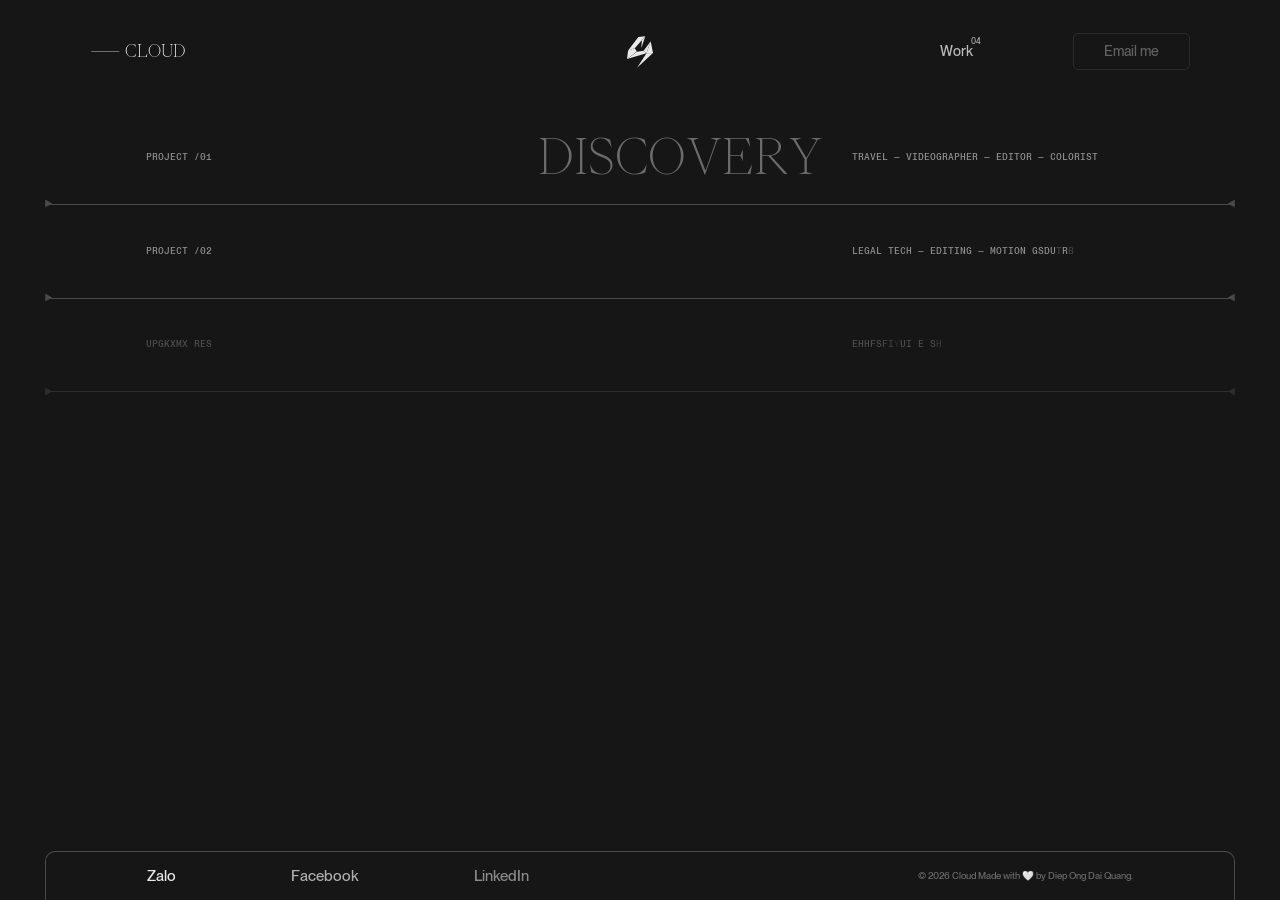
==== work.html @ 5ab8b816 "Add files via upload" ====
<!DOCTYPE html>
<html lang="en">
<head>
<meta charset="utf-8"/>
<meta content="width=device-width, initial-scale=1.0" name="viewport"/>
<!-- Open Graph / Facebook -->
<meta content="website" property="og:type"/>
<meta content="https://cloud-havefun.github.io/work.html" property="og:url"/>
<meta content="Cloud — Selected Work" property="og:title"/>
<meta content="Brand films, product videos &amp; social content — selected editing and color work by Cloud." property="og:description"/>
<meta content="meta.jpg" property="og:image"/>
<!-- Twitter -->
<meta content="summary_large_image" property="twitter:card"/>
<meta content="https://cloud-havefun.github.io/work.html" property="twitter:url"/>
<meta content="Cloud — Selected Work" property="twitter:title"/>
<meta content="Brand films, product videos &amp; social content — selected editing and color work by Cloud." property="twitter:description"/>
<meta content="meta.jpg" property="twitter:image"/>
<link href="favicons/favicon.ico" rel="icon" sizes="32x32 48x48"/>
<link href="favicons/apple-touch-icon.png" rel="apple-touch-icon" sizes="180x180"/>
<link href="favicons/site.webmanifest" rel="manifest"/>
<meta content="#161616" name="msapplication-TileColor"/>
<meta content="#161616" name="theme-color"/>
<!-- Google Analytics da go (ID cua template goc). -->
<title>Cloud — Selected Work</title>
<meta content="Cloud — Selected Work" name="title"/>
<meta content="Brand films, product videos &amp; social content — selected editing and color work by Cloud." name="description"/>
<script defer src="assets/global-HrnB0tRh.js"></script>
<script defer src="assets/boot.js"></script>
<link href="assets/global-s0cKKLyf.css" rel="stylesheet"/>
</head>
<body data-barba="wrapper">
<header class="header">
<p class="header__baseline">
<a href="index.html">
<span class="serif uppercase text-white" data-splitting="">
            — Cloud
          </span>
</a>
</p>
<a aria-label="Go back to home page" class="header__logo" data-tilt="" href="index.html">
<svg fill="none" height="32" viewbox="0 0 730 883" width="26" xmlns="http://www.w3.org/2000/svg"><g transform="matrix(1,0,0,1,-376.009873,-122.644983)"><g><g transform="matrix(2.595391,0,0,2.595391,-1046.542531,-931.284148)"><path d="M702.293,534.827L746.365,406.647L709.933,448.21L702.293,534.827Z"/></g><g transform="matrix(2.595391,0,0,2.595391,-1039.923929,-931.284148)"><path d="M652.206,572.327L546.11,651.52L755.096,589.997L725.131,563.036L652.206,572.327Z"/></g><g transform="matrix(2.595391,0,0,2.595391,-1039.923929,-931.284148)"><path d="M725.819,562.5L755.526,589.276L801.576,460.391L725.819,562.5Z"/></g><g transform="matrix(2.595391,0,0,2.595391,-1039.923929,-931.284148)"><path d="M802.31,460.624L756.443,589.695L826.671,587.187L802.31,460.624Z"/></g><g transform="matrix(2.595391,0,0,2.595391,-1039.923929,-931.284148)"><path d="M756.443,590.55L826.671,588.181L654.456,746L756.443,590.55Z"/></g><g transform="matrix(2.595391,0,0,2.595391,-1039.923929,-931.284148)"><path d="M742.963,406.077L629.944,535.447L556.989,558.782L668.669,413.142L742.963,406.077Z"/></g><g transform="matrix(2.595391,0,0,2.595391,-1039.923929,-929.651254)"><path d="M630.055,535.622L557.014,558.822L545.557,650.141L651.658,571.036L630.055,535.622Z"/></g></g></g></svg>
</a>
<nav class="header__nav">
<ul class="header__nav__list">
<li class="header__nav__el" data-splitting="">
<a href="work.html">
<span>Work</span>
<span class="badge">04</span>
</a>
</li>
<li class="header__nav__el">
<a class="button magnet" data-tilt="" href="mailto:cloud.havefun@gmail.com" rel="noreferrer" target="_blank">
              Email me
            </a>
</li>
</ul>
</nav>
</header>
<div data-barba="container" data-barba-namespace="works">
<main class="works">
<h1>Work</h1>
<!-- IMAGES -->
<div class="thumbgrid__wrap">
<div class="thumbgrid">
<div class="thumbgrid__item pos-1">
<div class="thumbgrid__item-img" style="background-image: url(https://ik.imagekit.io/mangdendiscovery/Colorful/1.jpg?updatedAt=1787631817253)"></div>
</div>
<div class="thumbgrid__item pos-2">
<div class="thumbgrid__item-img" style="background-image: url(https://ik.imagekit.io/mangdendiscovery/Xanh/7.jpg?updatedAt=1787631815483)"></div>
</div>
<div class="thumbgrid__item pos-3">
<div class="thumbgrid__item-img" style="background-image: url(https://ik.imagekit.io/mangdendiscovery/Pink/6.jpg?updatedAt=1787631815709)"></div>
</div>
<div class="thumbgrid__item pos-4">
<div class="thumbgrid__item-img" style="background-image: url(https://ik.imagekit.io/mangdendiscovery/Don/5.jpg?updatedAt=1787631812991)"></div>
</div>
</div>
<div class="thumbgrid">
<div class="thumbgrid__item pos-5">
<div class="thumbgrid__item-img" style="background-image: url(https://ik.imagekit.io/mangdendiscovery/JTAI/Total.png)"></div>
</div>
<div class="thumbgrid__item pos-6">
<div class="thumbgrid__item-img" style="background-image: url(https://ik.imagekit.io/mangdendiscovery/JTAI/05.png)"></div>
</div>
<div class="thumbgrid__item pos-7">
<div class="thumbgrid__item-img" style="background-image: url(https://ik.imagekit.io/mangdendiscovery/JTAI/06.png)"></div>
</div>
<div class="thumbgrid__item pos-8">
<div class="thumbgrid__item-img" style="background-image: url(https://ik.imagekit.io/mangdendiscovery/JTAI/082.png)"></div>
</div>
</div>
<div class="thumbgrid">
<div class="thumbgrid__item pos-9">
<div class="thumbgrid__item-img" style="background-image: url(https://ik.imagekit.io/mangdendiscovery/Apeax/ao.png?updatedAt=1788746349463)"></div>
</div>
<div class="thumbgrid__item pos-10">
<div class="thumbgrid__item-img" style="background-image: url(https://ik.imagekit.io/mangdendiscovery/Apeax/nha.png?updatedAt=1788746349104)"></div>
</div>
<div class="thumbgrid__item pos-11">
<div class="thumbgrid__item-img" style="background-image: url(https://ik.imagekit.io/mangdendiscovery/Apeax/tuong.png?updatedAt=1788746348733)"></div>
</div>
<div class="thumbgrid__item pos-12">
<div class="thumbgrid__item-img" style="background-image: url(https://ik.imagekit.io/mangdendiscovery/Apeax/ppf2.png?updatedAt=1788746349249)"></div>
</div>
</div>
<div class="thumbgrid">
<div class="thumbgrid__item pos-13">
<div class="thumbgrid__item-img" style="background-image: url(https://ik.imagekit.io/mangdendiscovery/DMI/team)"></div>
</div>
<div class="thumbgrid__item pos-14">
<div class="thumbgrid__item-img" style="background-image: url(https://ik.imagekit.io/mangdendiscovery/DMI/team2.jpg)"></div>
</div>
<div class="thumbgrid__item pos-15">
<div class="thumbgrid__item-img" style="background-image: url(https://ik.imagekit.io/mangdendiscovery/DMI/scn.png)"></div>
</div>
<div class="thumbgrid__item pos-16">
<div class="thumbgrid__item-img" style="background-image: url(https://ik.imagekit.io/mangdendiscovery/DMI/website.jpg)"></div>
</div>
</div>
</div>
<!-- LIST -->
<ul class="list" data-delay-animation="" data-section-animation="">
<li class="list__el" data-section-text-animation="">
<div class="list__el__wrapper">
<h2 class="list__el__title text-white serif uppercase">
<span data-splitting="" data-text-animation="" data-triangle="">Mang Den Discovery</span>
</h2>
<p class="mono text-sm uppercase" data-splitting="" data-title-animation="">
                Project /01
              </p>
<p class="mono text-sm uppercase list__el__cats" data-splitting="" data-text-animation-duration="0.04" data-title-animation="">
                Travel — videographer — editor — colorist
              </p>
<p class="list__el__arrow" data-splitting="" data-text-animation="">
                →
              </p>
<a class="list__el__link" href="Projects/MDD/mangden.html">See more about the project Mang Den Discovery</a>
</div>
<hr/>
</li>
<li class="list__el" data-section-text-animation="">
<div class="list__el__wrapper">
<h2 class="list__el__title text-white serif uppercase">
<span data-splitting="" data-text-animation="" data-triangle="">JTAI</span>
</h2>
<p class="mono text-sm uppercase" data-splitting="" data-title-animation="">
                Project /02
              </p>
<p class="mono text-sm uppercase list__el__cats" data-splitting="" data-text-animation-duration="0.04" data-title-animation="">
                Legal tech — editing — motion graphics
              </p>
<p class="list__el__arrow" data-splitting="" data-text-animation="">
                →
              </p>
<a class="list__el__link" href="Projects/JTAI/jtai.html">See more about the project JTAI</a>
</div>
<hr/>
</li>
<li class="list__el" data-section-text-animation="">
<div class="list__el__wrapper">
<h2 class="list__el__title text-white serif uppercase">
<span data-splitting="" data-text-animation="" data-triangle="">Apeax</span>
</h2>
<p class="mono text-sm uppercase" data-splitting="" data-title-animation="">
                Project /03
              </p>
<p class="mono text-sm uppercase list__el__cats" data-splitting="" data-text-animation-duration="0.04" data-title-animation="">
                Automotive — editing — color grade
              </p>
<p class="list__el__arrow" data-splitting="" data-text-animation="">
                →
              </p>
<a class="list__el__link" href="Projects/Apeax/apeax.html">See more about the project Apeax</a>
</div>
<hr/>
</li>
<li class="list__el" data-section-text-animation="">
<div class="list__el__wrapper">
<h2 class="list__el__title text-white serif uppercase">
<span data-splitting="" data-text-animation="" data-triangle="">Detailers Movement</span>
</h2>
<p class="mono text-sm uppercase" data-splitting="" data-title-animation="">
                Project /04
              </p>
<p class="mono text-sm uppercase list__el__cats" data-splitting="" data-text-animation-duration="0.04" data-title-animation="">
                Automotive — editing — social content
              </p>
<p class="list__el__arrow" data-splitting="" data-text-animation="">
                →
              </p>
<a class="list__el__link" href="Projects/DMI/dmi.html">See more about the project Detailers Movement</a>
</div>
<hr/>
</li>
</ul>
</main>
<footer class="footer footer--secondary">
<div class="footer__credits">
<ul class="footer__socials">
<li class="footer__socials__el">
<a class="text-lg text-white" data-splitting="" href="https://zalo.me/0326508150" rel="noreferrer" target="_blank">
<span>Zalo</span>
</a>
</li>
<li class="footer__socials__el">
<a class="text-lg text-white" data-splitting="" href="https://www.facebook.com/share/1Yc9jswDmF/" rel="noreferrer" target="_blank">
<span>Facebook</span>
</a>
</li>
<li class="footer__socials__el">
<a class="text-lg text-white" data-splitting="" href="https://www.linkedin.com/in/cloud2002/" rel="noreferrer" target="_blank">
<span>LinkedIn</span>
</a>
</li>
</ul>
<p class="text-sm align-center">
            © 2026 Cloud Made with 🤍 by Diep Ong Dai Quang.
          </p>
</div>
</footer>
</div>
<!-- PAGE TRANSITION -->
<div class="transition"></div>
</body>
</html>
---- assets/global-s0cKKLyf.css ----
@font-face{font-family:PP Eiko;font-weight:100;src:url(../fonts/PP-Eiko/PPEiko-Thin.woff2) format("woff2")}@font-face{font-family:PP Neue Montreal;font-weight:500;src:url(../fonts/PP-Neue-Montreal/PPNeueMontreal-Medium.woff2) format("woff2")}@font-face{font-family:PP Neue Montreal Mono;font-weight:500;src:url(../fonts/PP-Neue-Montreal-Mono/PPNeueMontrealMono-Medium.woff2) format("woff2")}.splitting .word{text-indent:0}@keyframes glitchText{0%{opacity:1;transform:translate3d(-10px,0,0) scale3d(-1,-1,1);-webkit-clip-path:polygon(0 20%,100% 20%,100% 21%,0 21%);clip-path:polygon(0 20%,100% 20%,100% 21%,0 21%)}10%{-webkit-clip-path:polygon(0 33%,100% 33%,100% 33%,0 33%);clip-path:polygon(0 33%,100% 33%,100% 33%,0 33%)}20%{-webkit-clip-path:polygon(0 44%,100% 44%,100% 44%,0 44%);clip-path:polygon(0 44%,100% 44%,100% 44%,0 44%)}35%{-webkit-clip-path:polygon(0 50%,100% 50%,100% 20%,0 20%);clip-path:polygon(0 50%,100% 50%,100% 20%,0 20%)}50%{-webkit-clip-path:polygon(0 70%,100% 70%,100% 70%,0 70%);clip-path:polygon(0 70%,100% 70%,100% 70%,0 70%)}60%{-webkit-clip-path:polygon(0 80%,100% 80%,100% 80%,0 80%);clip-path:polygon(0 80%,100% 80%,100% 80%,0 80%)}70%{-webkit-clip-path:polygon(0 50%,100% 50%,100% 55%,0 55%);clip-path:polygon(0 50%,100% 50%,100% 55%,0 55%)}80%{-webkit-clip-path:polygon(0 70%,100% 70%,100% 80%,0 80%);clip-path:polygon(0 70%,100% 70%,100% 80%,0 80%)}90%{transform:translate3d(-10px,0,0) scale3d(-1,-1,1)}to{opacity:1;transform:translateZ(0) scaleZ(1);-webkit-clip-path:polygon(0 0,100% 0,100% 100%,0% 100%);clip-path:polygon(0 0,100% 0,100% 100%,0% 100%)}}@keyframes glitchLine{0%{transform:scaleZ(1)}10%{transform:translate3d(10px,0,0)}20%{transform:translate3d(0,4px,0)}30%{transform:scale3d(.1,1.4,1) translate3d(0,-25px,0);transform-origin:100% 0%}40%{transform:scale3d(1,.3,1) translate3d(0,25px,0)}50%{transform:scale3d(.5,.3,1) translate3d(-100px,-80px,0)}60%{transform:scale3d(1,1.25,1) translate3d(10px,-5px,0)}70%{transform:scale3d(.5,.5,1) translate3d(0,20px,0)}80%{transform:translate3d(-30,10px,0) scale3d(1,.4,1);transform-origin:100% 0%}90%{transform:scale3d(1,.5,1) translate3d(0,-15px,0);transform-origin:0% 50%}to{opacity:1}}@keyframes fade{0%{opacity:0}50%{opacity:0}to{opacity:1}}:root{font-family:PP Neue Montreal,sans-serif;line-height:1.5;font-size:.8125rem;color:#6b6b6c;color-scheme:light dark;font-synthesis:none;text-rendering:optimizeLegibility;-webkit-font-smoothing:antialiased;-moz-osx-font-smoothing:grayscale}@media screen and (min-width: 768px){:root{font-size:.875rem}}*,*:after,*:before{box-sizing:border-box}body{margin:0;min-height:100vh;background:#161616;position:relative;display:flex;flex-direction:column;width:100vw;overflow-x:hidden;transition:background .3s ease}main{max-width:100vw;width:100%;margin:0 auto;padding:0 18px}@media screen and (min-width: 768px){main{padding:0 45px}}@media screen and (min-width: 1024px){main{max-width:1560px}}[data-barba=container]{min-height:100vh;display:flex;flex-direction:column}[data-title-animation]{white-space:nowrap}a{color:#919191;text-decoration:inherit;position:relative;white-space:nowrap;cursor:pointer;width:fit-content}a:hover>span:not(.word){animation:glitchText .4s linear}@media (hover: hover) and (pointer: fine){a:before{content:"";position:absolute;width:100%;height:1px;background:currentColor;top:100%;left:0;pointer-events:none;opacity:0}a:hover:before{opacity:1;animation:glitchLine .4s steps(2,start) forwards}}h1,h2,h3,h4,h5,h6{line-height:1.1;font-weight:400;margin:0}ul,ol{list-style:none;margin:0;padding:0}hr{display:block;color:transparent;background:#4a4a4a;border:none;height:1px;width:100%;position:relative;overflow:visible}hr:before,hr:after{content:"";background:url('data:image/svg+xml,<svg width="9" height="9" viewBox="0 0 9 9" fill="none" xmlns="http://www.w3.org/2000/svg"><path d="M7 4.5L0.25 8.39711L0.25 0.602885L7 4.5Z" fill="%234A4A4A"/></svg>');position:absolute;translate:0 -50%;top:50%;width:8px;height:8px}hr:before{left:0;top:calc(50% - 1px)}hr:after{rotate:180deg;right:0}img{object-fit:cover;display:block}p{margin:0}*{scrollbar-width:thin;scrollbar-color:#4A4A4A #1B1B1B}*::-webkit-scrollbar{width:12px}*::-webkit-scrollbar-track{background:#1b1b1b}*::-webkit-scrollbar-thumb{background-color:#4a4a4a;border-radius:50px;border:3px solid #1B1B1B}.serif{font-family:PP Eiko}.sans{font-family:PP Neue Montreal}.mono{font-family:PP Neue Montreal Mono;color:#919191}.uppercase{text-transform:uppercase}.h1{font-size:2.3rem}@media screen and (min-width: 370px){.h1{font-size:2.5rem}}@media screen and (min-width: 402px){.h1{font-size:2.9230769231rem}}@media screen and (min-width: 1024px){.h1{font-size:4.57142857rem}}@media screen and (min-width: 1280px){.h1{font-size:6.142857rem}}.h2{font-size:2.9230769231rem}@media screen and (min-width: 1024px){.h2{font-size:4.3571428571rem}}.h3{font-size:1.6923076923rem}@media screen and (min-width: 1024px){.h3{font-size:2.125rem}}@media screen and (min-width: 1024px){.h4{font-size:1.125rem}}.text-sm{font-size:.7692307692rem}@media screen and (min-width: 768px){.text-sm{font-size:.6875rem}}.text-lg{font-size:1.2307692308rem}.text-white{color:#fff}.text-grey-3{color:#919191}.align-left{text-align:left}.align-center{text-align:center}.align-right{text-align:right}.align-justify{text-align:justify}.text-indent{text-indent:50px}.flex{display:flex}.justify-between{justify-content:space-between}.block{display:block}.max-w-sm{width:71.1627906977vw;max-width:306px;margin:0 auto}.max-w-lg{max-width:1290px;margin:0 auto}.max-h-screen{height:100vh;overflow:hidden}.my-50{margin-top:50px;margin-bottom:50px}body{--button-border-radius: 40px;--button-bg: transparent;--button-stroke: #000;--button-stroke-width: 1px;--button-text: #000;--button-bg-hover: #d8d4cf;--button-stroke-hover: #000;--button-stroke-width-hover: 1px;--button-text-hover: #fff;--cursor-stroke: #fff;--cursor-fill: #fff;--cursor-stroke-width: 1px;--button-filler: #000;--color-bg: #ccc}.button{cursor:pointer;overflow:hidden;display:flex;align-items:center;justify-content:center;padding:7px 30px;border:1px solid #6B6B6C;border-radius:5px;transition:all .3s ease}.button:before{display:none}.button:focus,.button:hover{background:#fff;color:#000}.button:focus,.button--hover{outline:none;border-width:var(--button-stroke-width-hover);border-color:var(--button-stroke-hover);color:var(--button-text-hover)}.button__filler{background:var(--button-filler);position:absolute;width:150%;height:200%;border-radius:50%;top:-50%;left:-25%;transform:translate3d(0,75%,0)}.button__text,.button__text-inner{display:flex;align-items:center;justify-content:center;width:100%;height:100%}.button .whitespace{width:5px}.badge{color:var(--White, #fff);text-align:right;font-family:PP Neue Montreal;font-size:8px;font-style:normal;font-weight:500;line-height:normal;position:absolute;top:0;right:0;translate:8px -75%}.list{display:flex;flex-direction:column;margin-bottom:25px}@media screen and (min-width: 768px){.list{margin-bottom:30px}}.list:has(.list__el__wrapper:hover) .list__el__wrapper:not(.list__el__wrapper:hover){opacity:.5}.list__el{opacity:0;position:relative}.list__el__wrapper{position:relative;display:grid;grid-template-columns:70px 1fr 30px;row-gap:15px;padding:15px 0 28px;opacity:1;transition:opacity .3s ease}@media screen and (min-width: 1024px){.list__el__wrapper{display:grid;grid-template-columns:repeat(12,1fr);column-gap:20px;row-gap:0;padding:10px 0 26px}}@media screen and (min-width: 1024px) and (min-height: 990px){.list__el__wrapper{padding:2.222222222vh 0 3.703703704vh}}.list__el__arrow{font-size:1.6923076923rem;font-size:2.6153846154rem;line-height:1;font-family:PP Eiko;color:#fff;grid-area:2/3/3/4;justify-self:end;align-self:center}@media screen and (min-width: 1024px){.list__el__arrow{font-size:2.125rem}}@media screen and (min-width: 1024px){.list__el__arrow{grid-area:1/12/2/13}}.list__el__title{order:2;font-size:1.8461538462rem;line-height:1.2;display:flex;justify-content:space-between;align-items:center;grid-area:2/1/3/3}.list__el__title>span{--triangle-opacity: 0;display:block}.list__el__title>span:after{content:url('data:image/svg+xml,<svg width="8" height="6" viewBox="0 0 8 6" fill="none" xmlns="http://www.w3.org/2000/svg"><path d="M4 0L7.4641 6H0.535898L4 0Z" fill="white"/></svg>');display:inline;margin-left:8px;opacity:var(--triangle-opacity);position:absolute}@media screen and (min-width: 1024px){.list__el__title>span:after{margin-left:18px}}@media screen and (min-width: 430px){.list__el__title{font-size:2.2307692308rem}}@media screen and (min-width: 1024px){.list__el__title{font-size:3.428571rem;grid-area:1/3/2/9}}@media screen and (min-width: 1536px){.list__el__title{font-size:2.9230769231rem}}@media screen and (min-width: 1536px) and (min-width: 1024px){.list__el__title{font-size:4.3571428571rem}}.list__el__link{position:absolute;width:100%;height:100%;top:0;left:0;overflow:hidden;white-space:nowrap;text-indent:-2000%;z-index:90}.list__el__link:before{content:none}.list__el hr{position:absolute;bottom:0;left:0;width:100%}.list__el p{align-self:center}@media screen and (min-width: 1024px){.list__el p:not(.list__el__cats):not(.list__el__arrow){grid-area:1/2/2/3}}.list__el__cats{grid-area:1/2/2/4;text-align:right}@media screen and (min-width: 1024px){.list__el__cats{grid-area:1/9/2/11}}.list__el:hover *,.list__el:focus *{opacity:1}.list__el:first-child .list__el__wrapper{padding-top:0}.list__el:last-child hr{display:none}.header{position:fixed;z-index:1000;top:0;left:50%;translate:-50% 0;width:100%;max-width:1580px;padding:20px 18px 0;display:flex;justify-content:flex-end;mix-blend-mode:difference;transition:all .3s ease}@media screen and (min-width: 768px){.header{padding:20px 45px 0}}@media screen and (min-width: 1024px){.header{padding:33px 90px;max-width:1560px}}.header__baseline{display:none}@media screen and (min-width: 1024px){.header__baseline{display:flex;gap:5px;align-items:center;position:absolute;top:50%;left:90px;translate:0 -50%;scale:1.2;transform-origin:left}.header__baseline svg{margin-left:2px}}.header__logo{position:absolute;top:20px;left:50%;translate:-50% 0;width:26px;height:32px;transition:all .3s ease}.header__logo:before{display:none}.header__logo svg{fill:#fff}@media screen and (min-width: 1024px){.header__logo{top:50%;translate:-50% -50%}}.header__nav{display:flex;align-items:center}.header__nav__list{margin-top:16px;display:flex;flex-direction:column;align-items:flex-end;gap:20px}@media screen and (min-width: 1024px){.header__nav__list{flex-direction:row;gap:40px;margin-top:0;align-items:center}}@media screen and (min-width: 1280px){.header__nav__list{gap:90px}}.header__nav__el a{color:#fff;margin-right:12px}.header__nav__el .button{border:0;padding:0}.header__nav__el .button:hover{background:transparent;color:#fff}@media screen and (min-width: 1024px){.header__nav__el a{margin:0}.header__nav__el .button{cursor:pointer;overflow:hidden;display:flex;align-items:center;justify-content:center;padding:7px 30px;border:1px solid #6B6B6C;border-radius:5px;transition:all .3s ease}.header__nav__el .button:before{display:none}.header__nav__el .button:focus,.header__nav__el .button:hover{background:#fff;color:#000}.header__nav__el .button:focus,.header__nav__el .button--hover{outline:none;border-width:var(--button-stroke-width-hover);border-color:var(--button-stroke-hover);color:var(--button-text-hover)}.header__nav__el .button__filler{background:var(--button-filler);position:absolute;width:150%;height:200%;border-radius:50%;top:-50%;left:-25%;transform:translate3d(0,75%,0)}.header__nav__el .button__text,.header__nav__el .button__text-inner{display:flex;align-items:center;justify-content:center;width:100%;height:100%}.header__nav__el .button .whitespace{width:5px}.header__nav__el:first-child{margin-right:20px}}@media screen and (min-width: 1024px) and (min-width: 1024px){.header__nav__el:first-child{margin-right:10px}}.header--hidden{translate:-50% -100%}.section{max-width:1560px;margin:0 auto}.footer{margin:20px 18px 50px;border:1px solid #4A4A4A;border-radius:10px;padding:40px 40px 30px;width:calc(100% - 36px);position:relative;z-index:5}@media screen and (min-width: 768px){.footer{margin:20px auto 50px;max-width:calc(100vw - 90px)}}@media screen and (min-width: 1024px){.footer{display:flex;flex-wrap:wrap;row-gap:90px;width:calc(100vw - 90px);max-width:1560px}}@media screen and (min-width: 1280px){.footer{padding:86px 132px 40px}}@media screen and (min-width: 1024px){.footer__content{width:50%}}.footer__title{--triangle-opacity: 0;font-size:2.4615384615rem;line-height:1.1;margin-bottom:20px;max-width:290px}.footer__title:after{content:url('data:image/svg+xml,<svg width="8" height="6" viewBox="0 0 8 6" fill="none" xmlns="http://www.w3.org/2000/svg"><path d="M4 0L7.4641 6H0.535898L4 0Z" fill="white"/></svg>');display:inline;opacity:var(--triangle-opacity)}@media screen and (min-width: 430px){.footer__title{font-size:3.3076923077rem;max-width:400px}}@media screen and (min-width: 1024px){.footer__title{font-size:3.7857142857rem;margin-bottom:34px;line-height:1.0377358491}}.footer__mail{margin-bottom:40px}@media screen and (min-width: 1024px){.footer__mail{display:flex;flex-direction:column;align-items:flex-end;width:50%;align-self:end;margin-bottom:0}}.footer__cta{margin:50px 0 10px;display:block;font-size:1.5384615385rem}.footer__cta>span{margin-right:7px}@media screen and (min-width: 430px){.footer__cta{margin-bottom:30px;font-size:2rem}}@media screen and (min-width: 1024px){.footer__cta{font-size:1.6923076923rem}}@media screen and (min-width: 1024px) and (min-width: 1024px){.footer__cta{font-size:2.125rem}}.footer__time{display:flex;gap:13px;align-items:center;line-height:1}.footer__socials{width:100%;display:flex;justify-content:space-between;margin-bottom:50px}@media screen and (min-width: 1280px){.footer__socials{order:2;margin-bottom:0;max-width:436px}.footer__socials a{font-size:inherit}}.footer__credits{border-top:1px solid #4A4A4A;padding-top:20px;display:flex;flex-wrap:wrap;justify-content:space-between;align-items:flex-end;position:relative}@media screen and (min-width: 1024px){.footer__credits{width:100%}}@media screen and (min-width: 1280px){.footer__credits{flex-wrap:nowrap;align-items:center;justify-content:center;padding-top:33px;height:70px}}@media screen and (min-width: 1280px){.footer__credits p{order:3;position:absolute;right:0}}.footer__logo{width:26px;height:32px;flex:none;fill:#fff;transition:all .3s ease}.footer__logo:before{content:none}@media screen and (min-width: 1280px){.footer__logo{position:absolute;left:0}}.footer--secondary{margin:auto auto 0;border-bottom:0;border-radius:10px 10px 0 0;padding:19px 41px 8px}@media screen and (min-width: 1024px){.footer--secondary{padding:0;height:5.5vh;display:grid;grid-template-columns:repeat(12,1fr);column-gap:20px;row-gap:0;height:48.8833px}}.footer--secondary .footer__credits{border-top:0;padding:0;height:auto;align-items:center}@media screen and (min-width: 1024px){.footer--secondary .footer__credits{display:grid;grid-column:1/-1;grid-template-columns:subgrid}}.footer--secondary .footer__credits>p{width:100%}@media screen and (min-width: 1024px){.footer--secondary .footer__credits>p{text-align:right;grid-area:1/9/2/-2}}.footer--secondary .footer__socials{margin:0 auto 18px;max-width:436px}.footer--secondary .footer__socials a{font-size:1.07692308rem}@media screen and (min-width: 1024px){.footer--secondary .footer__socials{margin:0;grid-area:1/2/2/6}}.time span:nth-of-type(2){animation:blink 2s steps(2,start) infinite;margin:0 -1px}@keyframes blink{to{visibility:hidden}}.thumbgrid{grid-area:1/-1;width:100%;display:grid;grid-template-columns:repeat(100,1%);grid-template-rows:repeat(100,1%)}.thumbgrid__wrap{position:fixed;z-index:50;display:grid;pointer-events:none;width:100%;height:100%;top:0;left:0}.thumbgrid__item{opacity:0;grid-area:var(--grid-row)/var(--grid-column);aspect-ratio:var(--ar,1.3333);width:min(18vw,calc(13.5vw * var(--ar,1.3333)))}.thumbgrid--current .thumbgrid__item{opacity:1}.pos-1{--grid-row: 10;--grid-column: 1}.pos-2{--grid-row: 30;--grid-column: 50}.pos-3{--grid-row: 55;--grid-column: 75}.pos-4{--grid-row: 70;--grid-column: 5}.pos-5{--grid-row: 5;--grid-column: 75}.pos-6{--grid-row: 34;--grid-column: 3}.pos-7{--grid-row: 10;--grid-column: 47}.pos-8{--grid-row: 67;--grid-column: 17}.pos-9{--grid-row: 36;--grid-column: 11}.pos-10{--grid-row: 12;--grid-column: 70}.pos-11{--grid-row: 46;--grid-column: 75}.pos-12{--grid-row: 75;--grid-column: 16}.pos-13{--grid-row: 25;--grid-column: 1}.pos-14{--grid-row: 60;--grid-column: 60}.pos-15{--grid-row: 15;--grid-column: 75}.pos-16{--grid-row: 53;--grid-column: 6}.pos-17{--grid-row: 70;--grid-column: 5}.pos-18{--grid-row: 70;--grid-column: 50}.pos-19{--grid-row: 10;--grid-column: 20}.pos-20{--grid-row: 35;--grid-column: 70}.pos-21{--grid-row: 55;--grid-column: 75}.pos-22{--grid-row: 75;--grid-column: 50}.pos-23{--grid-row: 10;--grid-column: 70}.pos-24{--grid-row: 20;--grid-column: 5}.pos-25{--grid-row: 45;--grid-column: 60}.pos-26{--grid-row: 70;--grid-column: 1}.pos-27{--grid-row: 70;--grid-column: 85}.pos-28{--grid-row: 5;--grid-column: 19}.pos-29{--grid-row: 25;--grid-column: 75}.pos-30{--grid-row: 45;--grid-column: 10}.pos-31{--grid-row: 60;--grid-column: 55}.pos-32{--grid-row: 80;--grid-column: 25}.pos-33{--grid-row: 57;--grid-column: 62}.pos-34{--grid-row: 13;--grid-column: 10}.pos-35{--grid-row: 5;--grid-column: 55}.pos-36{--grid-row: 74;--grid-column: 3}.thumbgrid__item-img{width:100%;height:100%;background-size:contain;background-repeat:no-repeat;background-position:center;border-radius:10px}canvas.background{position:fixed;height:100vh;width:100vw;z-index:-1}[data-image] img{object-position:center;height:100%;width:100%}[data-image][data-image-loaded] img{visibility:hidden;pointer-events:none;position:absolute;width:auto;height:auto}.loading{position:fixed;width:100vw;height:100vh;background:#161616;z-index:1000000;display:flex;justify-content:center;align-items:center;transition:translate 3s ease .3s,opacity .3s ease .7s}.loading p{text-transform:uppercase;font-size:.6875rem}.loading__content{width:57.73694391%;display:flex;justify-content:space-between;align-items:center;gap:30px}.loading__content p{color:#919191;font-size:1rem}.loading__logo{width:11.72529313%;min-width:50px;height:auto;aspect-ratio:730/883;fill:#fff;opacity:0}.transition{position:fixed;width:100vw;height:100vh;z-index:5000000;background:#fff;width:100%;height:100%;top:0;left:0;transform-origin:center top;translate:0 100%}.transition--animated{animation:transition 1.6s cubic-bezier(.76,0,.24,1)}.transition--animated-enter{animation:transition 1.6s cubic-bezier(.76,0,.24,1);animation-direction:reverse}@keyframes transition{0%{translate:0 100%;scale:1}to{translate:0 0;scale:1 0}}html.is-changing .transition-fade{transition:opacity .25s;opacity:1}html.is-animating .transition-fade{opacity:0}.intro{height:100vh;padding-top:29.1576673866vh;display:flex;flex-direction:column}.intro__baseline{display:flex;justify-content:space-between;gap:5px;width:100%;max-width:78.461538%;margin:0 auto 95px}@media screen and (min-width: 1024px){.intro__baseline{grid-area:1/2/2/8;display:grid;grid-template-columns:subgrid;justify-content:unset;max-width:none;margin:0;gap:20px}.intro__baseline span{align-self:center}.intro__baseline span:nth-child(1){grid-area:1/1/2/4}.intro__baseline span:nth-child(2){grid-area:1/4/2/8}}.intro__text{line-height:1.2307692308;max-width:78.461538%;margin:0 auto 95px}.intro__text a{margin-right:10px}@media screen and (min-width: 1024px){.intro__text{height:fit-content;max-width:none;width:100%;line-height:1.2142857143;margin:0;grid-area:1/9/2/12}}.intro__title{max-width:390px;width:100%;margin:0 auto;position:relative}.intro__title span{line-height:1}.intro__title>span:last-child{display:flex;justify-content:flex-end;position:relative}.intro__title>span:last-child>span>span:first-child{visibility:hidden;display:flex;gap:7px;white-space:break-spaces}.intro__title>span:last-child>span>span:last-child{--triangle-opacity: 0;display:flex;gap:7px;translate:0 -2px;width:fit-content;position:absolute;top:0}.intro__title>span:last-child>span>span:before,.intro__title>span:last-child>span>span:after{content:url('data:image/svg+xml,<svg width="8" height="6" viewBox="0 0 8 6" fill="none" xmlns="http://www.w3.org/2000/svg"><path d="M4 0L7.4641 6H0.535898L4 0Z" fill="white"/></svg>');display:block;opacity:var(--triangle-opacity)}@media screen and (min-width: 768px){.intro__title{max-width:450px}}@media screen and (min-width: 1024px){.intro__title{max-width:675px;margin:20vh 0 0;grid-area:2/2/3/11}}@media screen and (min-width: 1280px){.intro__title{max-width:900px}}.intro__socials{flex:1;display:flex;justify-content:space-between;align-items:flex-end;margin-bottom:30px}@media screen and (min-width: 1024px){.intro__socials{grid-area:3/5/4/9}.intro__socials a{font-size:inherit}}@media screen and (min-width: 1024px){.intro{padding-top:27.314815vh;display:grid;grid-template-columns:repeat(12,1fr);column-gap:20px;grid-auto-rows:min-content;grid-template-rows:auto auto 1fr}}.about{margin:clamp(90px,9.375vw,180px) 0 90px}@media screen and (min-width: 1024px){.about{display:grid;grid-template-columns:repeat(12,1fr);column-gap:20px;grid-auto-rows:min-content}}@media screen and (min-width: 1024px){.about h2{grid-area:1/2/2/3}}.about__text{margin:50px auto;width:100%;max-width:78.461538%;line-height:1.2307692308}@media screen and (min-width: 1024px){.about__text{margin:0;grid-area:1/9/2/12;max-width:none;line-height:1.2142857143}}.about__img{border-radius:10px;width:100%;max-width:78.461538%;overflow:hidden;position:relative;margin:0 auto;aspect-ratio:306/373}.about__img img{object-position:top}.about__img:before{content:"";width:100%;height:100%;top:0;left:0;position:absolute;background:#4a4a4a;mix-blend-mode:hard-light;opacity:.5}@media screen and (min-width: 1024px){.about__img{max-width:none;grid-area:1/5/2/8}}.skills{margin:90px 0 clamp(90px,9.375vw,180px)}@media screen and (min-width: 1024px){.skills{display:grid;grid-template-columns:repeat(12,1fr);column-gap:20px;grid-auto-rows:min-content;margin:90px auto clamp(90px,9.375vw,180px)}}@media screen and (min-width: 1024px){.skills h2{grid-area:1/2/2/3}}.skills__content{margin:50px auto;max-width:78.461538%}.skills__content>span:not(.word){color:#fff}@media screen and (min-width: 1024px){.skills__content{margin:0;max-width:unset;width:100%;grid-area:1/5/2/12}}.selected{margin:clamp(90px,9.375vw,180px) auto;max-width:1560px}@media screen and (min-width: 1024px){.selected{display:grid;grid-template-columns:repeat(12,1fr);grid-auto-rows:min-content;grid-template-rows:minmax(97px,8.981481481vh) minmax(173px,16.01851852vh) minmax(579px,53.61111111vh) minmax(79px,7.314814815vh) minmax(150px,13.88888889vh) minmax(85px,7.87037037vh) minmax(491px,45.46296296vh) minmax(150px,13.88888889vh) minmax(96px,8.888888889vh);column-gap:20px;row-gap:0}}.selected__title{display:flex;gap:10px;flex-wrap:wrap;margin-bottom:50px}.selected__title>span:first-child{position:relative}.selected__title>span:first-child>span:first-child{visibility:hidden}.selected__title>span:first-child>span:last-child{position:absolute;left:0;top:0;width:fit-content;white-space:nowrap}.selected__title>span:nth-child(2){--triangle-opacity: 0;display:flex;gap:7px;justify-content:flex-end}.selected__title>span:nth-child(2):after{content:url('data:image/svg+xml,<svg width="8" height="6" viewBox="0 0 8 6" fill="none" xmlns="http://www.w3.org/2000/svg"><path d="M4 0L7.4641 6H0.535898L4 0Z" fill="white"/></svg>');display:block;opacity:var(--triangle-opacity)}@media screen and (min-width: 1024px){.selected__title{grid-area:2/2/3/7;width:fit-content}}.selected__list{display:flex;flex-direction:column;gap:70px}@media screen and (min-width: 768px){.selected__list{display:grid;grid-template-columns:repeat(2,minmax(0,1fr));column-gap:30px;row-gap:70px}}@media screen and (min-width: 1024px){.selected__list{grid-area:1/1/-1/span 12;grid-template-columns:subgrid;grid-template-rows:subgrid;column-gap:20px;row-gap:0}}.selected__el{display:flex;flex-direction:column-reverse;border-bottom:1px solid #4A4A4A;padding:0 0 10px;position:relative;max-width:100%}@media screen and (min-width: 1024px){.selected__el{padding:0}.selected__el:nth-child(1){grid-area:3/1/5/8}.selected__el:nth-child(2){grid-area:1/9/4/13}.selected__el:nth-child(3){grid-area:7/1/10/6}.selected__el:nth-child(4){grid-area:6/7/8/13}}.selected__el__title{font-size:2.2307692308rem;display:flex;justify-content:space-between;align-items:center;margin-top:20px}.selected__el__title>span{transition:all .3s ease}.selected__el__title>span:nth-child(2){font-size:1.6923076923rem;font-size:2.6153846154rem;font-family:PP Eiko}@media screen and (min-width: 1024px){.selected__el__title>span:nth-child(2){font-size:2.125rem}}@media screen and (min-width: 1024px){.selected__el__title{margin-top:0;height:70px;align-items:flex-end;padding-bottom:15px}}.selected__el__img{border-radius:10px;overflow:hidden;width:100%;height:300px;position:relative}.selected__el__img:before{content:"";width:100%;height:100%;top:0;left:0;position:absolute;background:#4a4a4a;mix-blend-mode:hard-light;opacity:.5}@media screen and (min-width: 1024px){.selected__el__img{height:100%}}.selected__el__content{flex:1;display:flex;flex-direction:column;justify-content:flex-end}.selected__el__data{height:30px;display:flex;justify-content:space-between;align-items:flex-end}.selected__el__link{position:absolute;top:0;left:0;width:100%;height:100%;overflow:hidden;white-space:nowrap;text-indent:-2000%;z-index:100}.selected__el__link:before{display:none}.selected__el canvas{z-index:200;position:relative}.works{padding-top:184px}@media screen and (min-width: 1024px){.works{padding-top:14.25925926vh}}.works h1{clip:rect(0 0 0 0);clip-path:inset(50%);height:1px;overflow:hidden;position:absolute;white-space:nowrap;width:1px}.work-details{padding-top:184px;padding-bottom:33px;display:grid;grid-template-columns:repeat(4,1fr);column-gap:20px;flex:1}.work-details+.footer--secondary{margin-top:0}.work-details__body{margin-bottom:6px;grid-area:3/1/4/-1;z-index:20}.work-details__body h1{--triangle-opacity: 0;font-size:2.2307692308rem;margin-bottom:16px;margin-right:36px}.work-details__body h1:after{content:url('data:image/svg+xml,<svg width="8" height="6" viewBox="0 0 8 6" fill="none" xmlns="http://www.w3.org/2000/svg"><path d="M4 0L7.4641 6H0.535898L4 0Z" fill="white"/></svg>');display:inline;margin-left:8px;position:absolute;opacity:var(--triangle-opacity)}@media screen and (min-width: 1024px){.work-details__body h1:after{margin-left:18px}}@media screen and (min-width: 1024px){.work-details__body h1{font-size:3.42857143rem;grid-column:1/7;margin-bottom:0}}@media screen and (min-width: 1280px){.work-details__body h1{font-size:3.8571428571rem}}@media screen and (min-width: 1536px){.work-details__body h1{font-size:4.3571428571rem}}.work-details__body p{line-height:1.2307692308;max-width:280px;width:100%;margin:0 auto 24px}@media screen and (min-width: 1024px){.work-details__body p{grid-column:7/10;margin-bottom:0;max-width:250px;line-height:1.2142857143}}@media screen and (min-width: 1280px){.work-details__body p{max-width:280px}}@media screen and (min-width: 1536px){.work-details__body p{grid-column:7/9}}.work-details__body a{text-align:right;width:100%;font-size:1.0769230769rem;display:flex;align-items:center;gap:8px;justify-content:flex-end;width:fit-content;margin-left:auto}@media screen and (min-width: 768px){.work-details__body a{font-size:1rem}}@media screen and (min-width: 1024px){.work-details__body a{grid-column:10/11}}@media screen and (min-width: 768px){.work-details__body{margin-bottom:3.240740741vh}}@media screen and (min-width: 1024px){.work-details__body{display:grid;grid-column:2/-2;grid-template-columns:subgrid;align-items:center}}@media screen and (min-width: 2000px){.work-details__body{margin-bottom:5vh}}.work-details__gallery{grid-area:1/1/2/-1;margin-bottom:20px;z-index:10}.work-details__gallery__container{height:292px;border-radius:10px;position:relative}.work-details__gallery__container canvas{width:100%;height:100%;position:absolute;top:50%;left:50%;translate:-50% -50%}@media screen and (min-width: 1024px){.work-details__gallery__container{height:100%;width:100vw;left:50%;translate:-50% 0;position:absolute;margin-bottom:0;border-radius:0}}.work-details__gallery__nav{height:5px;width:73px;margin:0 auto;border-radius:10px}@media screen and (min-width: 1024px){.work-details__gallery__nav{left:50%;bottom:0;translate:-50% calc(100% + 20px);position:absolute}}@media screen and (min-width: 1024px){.work-details__gallery{height:45vh;position:relative}}.work-details hr{grid-area:4/1/5/-1}.work-details__header{grid-area:2/1/3/-1;margin-bottom:20px;display:flex;justify-content:space-between}.work-details__header p{font-size:.76923077rem;line-height:1}.work-details__header p:nth-child(1){margin-bottom:5px}@media screen and (min-width: 428px){.work-details__header p:nth-child(1){margin-bottom:0}}@media screen and (min-width: 1024px){.work-details__header p:nth-child(1){grid-column:1/3}}.work-details__header p:nth-child(2){text-align:right}@media screen and (min-width: 1024px){.work-details__header p:nth-child(2){grid-column:-6/-1}}@media screen and (min-width: 428px){.work-details__header{display:flex;flex-wrap:wrap;justify-content:space-between}}@media screen and (min-width: 768px){.work-details__header{margin-bottom:5.740740741vh}}@media screen and (min-width: 1024px){.work-details__header{display:grid;grid-column:2/-2;grid-template-columns:subgrid}}@media screen and (min-width: 1280px){.work-details__header{margin-bottom:5.740740741vh}}.work-details__footer{grid-area:5/1/6/-1;margin-top:33px}.work-details__footer>a{font-size:1.0769230769rem;display:block;margin:0 auto;text-align:center}@media screen and (min-width: 1024px){.work-details__footer>a{grid-column:-3/-2;justify-self:flex-end;width:fit-content;font-size:1rem;margin:0}}@media screen and (min-width: 768px){.work-details__footer{margin-top:6.944444444vh}}@media screen and (min-width: 1024px){.work-details__footer{margin-top:0;display:grid;grid-column:1/-1;grid-template-columns:subgrid;align-items:center;height:100%;align-self:stretch}}.work-details__nav{--lines-opacity: 0;display:flex;justify-content:space-between;align-items:center;gap:14px;margin-bottom:33px}.work-details__nav>a,.work-details__nav>span{font-size:.8461538462rem;display:inline-block}@media screen and (min-width: 1024px){.work-details__nav>a,.work-details__nav>span{font-size:.7857142857rem}}.work-details__nav__prev{order:1}.work-details__nav__next{order:5}.work-details__nav ul{display:grid;grid-template-columns:repeat(4,1fr);column-gap:16px;row-gap:25px;order:3;margin:0 12px}@media screen and (max-width: 360px){.work-details__nav ul{column-gap:8px;margin:0 6px}.work-details__nav{gap:8px}}.work-details__nav ul li{height:14px}.work-details__nav ul li a,.work-details__nav ul li span{white-space:nowrap;font-size:.8461538462rem;line-height:1}@media screen and (min-width: 1024px){.work-details__nav ul li a,.work-details__nav ul li span{font-size:.7857142857rem}}@media screen and (min-width: 768px){.work-details__nav ul li{height:auto}}@media screen and (min-width: 768px){.work-details__nav ul{display:flex}}.work-details__nav:before,.work-details__nav:after{content:"";width:100%;height:1px;background:#4a4a4a;opacity:var(--lines-opacity)}.work-details__nav:before{order:2}.work-details__nav:after{order:4}@media screen and (min-width: 1024px){.work-details__nav{grid-column:3/9;margin-bottom:0}}@media screen and (min-width: 768px){.work-details{padding-bottom:6.944444444vh}}@media screen and (min-width: 1024px){.work-details{padding-top:12.314815vh;padding-bottom:0;display:grid;grid-template-columns:repeat(12,1fr);column-gap:20px;grid-auto-rows:min-content;height:calc(100vh - 48.8833px);grid-auto-rows:auto;grid-template-rows:repeat(4,min-content)}}@media screen and (max-height: 600px) and (min-width: 768px){.work-details--big-title .work-details__body{margin-bottom:10px}.work-details--big-title .work-details__body h1{font-size:3rem}.work-details--big-title .work-details__body .work-details__description{font-size:.95rem}.work-details--big-title .work-details__gallery,.work-details--big-title .work-details__header{margin-bottom:10px}}@media screen and (max-height: 805px) and (min-width: 768px){.work-details--big-title .work-details__body h1{font-size:3rem}.work-details--big-title .work-details__body .work-details__description{font-size:.95rem}}body{overscroll-behavior-y:none}[data-barba-namespace=design-lab]{height:100%;left:0;position:fixed;top:0;-webkit-user-select:none;user-select:none;width:100%;-moz-osx-font-smoothing:grayscale;-webkit-font-smoothing:antialiased;overscroll-behavior-y:none}.lab{height:100vh;overflow:hidden;max-width:none}@media screen and (min-width: 1024px){.lab{padding:0}}.lab__content{position:absolute;z-index:5;top:50%;left:50%;translate:-50% -50%}@media screen and (min-width: 1024px){.lab__content{top:40.55555556vh;left:16.25vw;translate:0}}.lab__title{display:flex;justify-content:center;gap:19px;margin-bottom:18px;--triangle-opacity: 0}.lab__title>span:nth-child(2){display:flex;gap:7px;justify-content:flex-end}.lab__title>span:nth-child(2):after{content:url('data:image/svg+xml,<svg width="8" height="6" viewBox="0 0 8 6" fill="none" xmlns="http://www.w3.org/2000/svg"><path d="M4 0L7.4641 6H0.535898L4 0Z" fill="white"/></svg>');display:block;opacity:var(--triangle-opacity)}@media screen and (min-width: 1024px){.lab__title>span:nth-child(2){justify-content:flex-start}}.lab__text{line-height:1.2307692308;margin:0}@media screen and (min-width: 1024px){.lab__text{translate:15% 0;max-width:375px;line-height:1.2142857143;translate:56.33621798% 0}}.lab__gallery{position:relative;visibility:hidden;display:flex;flex-direction:column;gap:80px;padding:40px 0}@media screen and (min-width: 768px){.lab__gallery{flex-direction:row;flex-wrap:wrap}}@media screen and (min-width: 1024px){.lab__gallery{display:block;gap:0;padding:0;height:235.74074074vh}}.lab__gallery__figure{border-radius:10px;overflow:hidden;margin:0;aspect-ratio:4/3}@media screen and (min-width: 768px){.lab__gallery__figure{width:40%}.lab__gallery__figure:nth-child(2n){translate:0 -50%}}@media screen and (min-width: 1024px){.lab__gallery__figure{position:absolute}.lab__gallery__figure:nth-child(1){width:19.53125vw;height:14.6875vw;max-width:978px;max-height:736px;top:6.759259259vh;left:16.25vw;translate:0}.lab__gallery__figure:nth-child(2){width:12.70833333vw;height:9.479166667vw;max-width:637px;max-height:475px;top:10.18518519vh;left:43.64583333vw}.lab__gallery__figure:nth-child(3){width:26.40625vw;height:19.79166667vw;max-width:1322px;max-height:991px;top:-5vh;right:9.375vw}.lab__gallery__figure:nth-child(4){width:19.53125vw;height:14.6875vw;max-width:978px;max-height:736px;top:37.96296296vh;right:23.07291667vw}.lab__gallery__figure:nth-child(5){width:26.40625vw;height:19.79166667vw;max-width:1322px;max-height:991px;left:0;top:60.55555556vh}.lab__gallery__figure:nth-child(6){width:19.53125vw;height:14.6875vw;max-width:978px;max-height:736px;left:32vw;top:75.46296296vh}.lab__gallery__figure:nth-child(7){width:12.70833333vw;height:9.479166667vw;max-width:637px;max-height:475px;top:75.46296296vh;right:23.07291667vw}.lab__gallery__figure:nth-child(8){width:19.53125vw;height:14.6875vw;max-width:978px;max-height:736px;top:59.35185185vh;right:0;translate:0}.lab__gallery__figure:nth-child(9){width:19.53125vw;height:14.6875vw;max-width:978px;max-height:736px;top:109.074074074vh;left:22.70833333vw}.lab__gallery__figure:nth-child(10){width:26.40625vw;height:19.79166667vw;max-width:1322px;max-height:991px;top:125vh;left:50.52083333vw}.lab__gallery__figure:nth-child(11){width:12.70833333vw;height:9.479166667vw;max-width:637px;max-height:475px;top:103.703703704vh;right:2.5vw}.lab__gallery__figure:nth-child(12){width:12.70833333vw;height:9.479166667vw;max-width:637px;max-height:475px;top:150vh;left:2.5vw}.lab__gallery__figure:nth-child(13){width:26.40625vw;height:19.79166667vw;max-width:1322px;max-height:991px;top:174.81481481vh;left:9.479166667vw}.lab__gallery__figure:nth-child(14){width:19.53125vw;height:14.6875vw;max-width:978px;max-height:736px;top:173.05555556vh;left:43.64583333vw}.lab__gallery__figure:nth-child(15){width:19.53125vw;height:14.6875vw;max-width:978px;max-height:736px;top:166.2037037vh;right:9.479166667vw}.lab__gallery__figure:nth-child(16){width:12.70833333vw;height:9.479166667vw;max-width:637px;max-height:475px;top:213.88888889vh;left:50.52083333vw}.lab__gallery__figure:nth-child(17){width:12.70833333vw;height:9.479166667vw;max-width:637px;max-height:475px;top:199.16666667vh;right:9.479166667vw}}@media screen and (min-width: 1280px){.lab__gallery__figure:nth-child(4){top:55vh}}.lab__gallery__image{width:100%;height:100%;object-fit:cover;border-radius:10px}canvas.lab__canvas{height:100%;left:0;opacity:0;position:fixed;top:0;transition:opacity 1s ease;width:100%;z-index:1}.loaded canvas.lab__canvas{opacity:1}.error-page{background:#f2c8cc;overflow:hidden}.error-page .text-white,.error-page .mono{color:#1b1b1b}.error-page .button{background:#1b1b1b;color:#fff}.error-page .button:focus,.error-page .button:hover{background:transparent;color:#1b1b1b;border-color:#1b1b1b}.error-page .header{mix-blend-mode:normal}.error-page .header svg{fill:#1b1b1b}.error-page .header__nav__el a:not(.button),.error-page .header__nav__el a .badge{color:#1b1b1b}.error-page .header__nav__el .button{background:transparent;color:#1b1b1b}@media screen and (min-width: 1024px){.error-page .header__nav__el .button{background:#1b1b1b;color:#fff}.error-page .header__nav__el .button:focus,.error-page .header__nav__el .button:hover{background:transparent;color:#1b1b1b;border-color:#1b1b1b}}.error-page__main{display:flex;flex-direction:column;justify-content:center;align-items:center;height:calc(100vh - 82px);color:#1b1b1b;padding-top:75px}.error-page__main h1{font-size:12.5rem;line-height:1}@media screen and (min-width: 768px){.error-page__main h1{font-size:25rem}}@media (max-height: 840px) and (min-width: 600px){.error-page__main h1{font-size:15rem}}@media (min-height: 840px) and (min-width: 1024px){.error-page__main h1{font-size:35rem}}@media (min-height: 1100px) and (min-width: 1350px){.error-page__main h1{font-size:50rem}}.error-page__main p.mono{text-align:center;margin:20px 0 10px;font-size:.75rem}@media screen and (min-width: 768px){.error-page__main p.mono{font-size:.875rem;margin-bottom:0}}.error-page__main p.serif{text-transform:uppercase;margin-bottom:20px;font-size:2.25rem}@media screen and (min-width: 768px){.error-page__main p.serif{font-size:3.825rem}}.splitting.cells img{width:100%;display:block}@supports (display: grid){.splitting.cells{position:relative;overflow:hidden;background-size:cover;visibility:hidden}.splitting .cell-grid{background:inherit;position:absolute;top:0;left:0;width:100%;height:100%;display:grid;grid-template:repeat(var(--row-total),1fr) / repeat(var(--col-total),1fr)}.splitting .cell{background:inherit;position:relative;overflow:hidden}.splitting .cell-inner{background:inherit;position:absolute;visibility:visible;width:calc(100% * var(--col-total));height:calc(100% * var(--row-total));left:calc(-100% * var(--col-index));top:calc(-100% * var(--row-index))}.splitting .cell{--center-x: calc((var(--col-total) - 1) / 2);--center-y: calc((var(--row-total) - 1) / 2);--offset-x: calc(var(--col-index) - var(--center-x));--offset-y: calc(var(--row-index) - var(--center-y));--distance-x: calc( (var(--offset-x) * var(--offset-x)) / var(--center-x) );--distance-y: calc( (var(--offset-y) * var(--offset-y)) / var(--center-y) )}}.splitting .word,.splitting .char{display:inline-block}.splitting .char{position:relative}.splitting .char:before,.splitting .char:after{content:attr(data-char);position:absolute;top:0;left:0;visibility:hidden;transition:inherit;-webkit-user-select:none;user-select:none}.splitting{--word-center: calc((var(--word-total) - 1) / 2);--char-center: calc((var(--char-total) - 1) / 2);--line-center: calc((var(--line-total) - 1) / 2)}.splitting .word{--word-percent: calc(var(--word-index) / var(--word-total));--line-percent: calc(var(--line-index) / var(--line-total))}.splitting .char{--char-percent: calc(var(--char-index) / var(--char-total));--char-offset: calc(var(--char-index) - var(--char-center));--distance: calc( (var(--char-offset) * var(--char-offset)) / var(--char-center) );--distance-sine: calc(var(--char-offset) / var(--char-center));--distance-percent: calc((var(--distance) / var(--char-center)))}
.fun{margin:clamp(90px,9.375vw,180px) auto;max-width:1560px}.fun__head{margin-bottom:50px}@media screen and (min-width: 1024px){.fun{display:grid;grid-template-columns:repeat(12,1fr);column-gap:20px;grid-auto-rows:min-content}.fun__head{grid-area:1/2/2/13;display:grid;grid-template-columns:subgrid;align-items:end;margin-bottom:70px}.fun__head h2{grid-area:1/1/2/2}.fun__head .fun__intro{grid-area:1/8/2/11}.fun__strip{grid-area:2/1/3/13}}.fun__intro{line-height:1.2307692308;max-width:78.461538%;margin:20px auto 0}@media screen and (min-width: 1024px){.fun__intro{margin:0;max-width:none;line-height:1.2142857143}}.fun__strip{min-width:0}.hstrip--fun .hstrip__item{height:auto;width:min(82vw,420px);aspect-ratio:16/9}@media screen and (min-width: 1024px){.hstrip--fun .hstrip__item{width:clamp(360px,30vw,500px)}}.selected__el__img{background:#1b1b1b}.selected__el__img img{display:block;width:100%;height:100%;object-fit:cover;object-position:center}.is-empty canvas{display:none}.is-empty img{visibility:hidden}.is-empty:after{content:attr(data-placeholder);position:absolute;inset:0;display:flex;align-items:center;justify-content:center;text-align:center;padding:20px;font-family:PP Neue Montreal Mono;font-size:.6875rem;letter-spacing:.06em;text-transform:uppercase;color:#6b6b6c;z-index:210;pointer-events:none}@media screen and (min-width: 1740px){main{padding:0}.header{padding:33px 0}.header__baseline{left:0}.footer{margin:20px auto 50px;width:100%}}/* ===== Trang du an: dai keo ngang (video ngang / anh / video doc) ===== */.work-details__gallery__container canvas{display:none}.work-details__gallery{min-width:0}.work-details__gallery__container{display:block;overflow:visible;min-width:0;padding:0}.work-details__gallery__container>.hstrip{height:100%;align-items:center;padding:0 clamp(18px,4vw,90px)}.hstrip{display:flex;align-items:flex-start;gap:20px;overflow-x:auto;overflow-y:hidden;scroll-snap-type:x proximity;overscroll-behavior-x:contain;touch-action:pan-x pan-y;padding-bottom:16px;-webkit-overflow-scrolling:touch;scrollbar-width:thin;min-width:0;cursor:grab}.hstrip.is-dragging{cursor:grabbing;scroll-snap-type:none}.hstrip.is-dragging *{pointer-events:none}.hstrip__item{flex:0 0 auto;position:relative;border-radius:10px;overflow:hidden;background:#1b1b1b;border:1px solid #4A4A4A;cursor:pointer;scroll-snap-align:start;transition:border-color .3s ease}.hstrip__item:hover{border-color:#fff}.hstrip__item>img{width:100%;height:100%;object-fit:cover;display:block;opacity:0;transition:opacity .5s ease}.hstrip__item>img.is-loaded{opacity:1}.hstrip--wide .hstrip__item{height:100%;aspect-ratio:16/9}.hstrip--photo .hstrip__item{height:340px;aspect-ratio:3/2}.hstrip--vert .hstrip__item{height:min(620px,68vh);aspect-ratio:9/16}@media screen and (max-width: 1023px){.hstrip{gap:14px}.work-details__gallery__container>.hstrip{padding:0 18px}.hstrip--wide .hstrip__item{height:auto;width:min(82vw,420px)}.hstrip--photo .hstrip__item{height:auto;width:min(82vw,420px)}.hstrip--vert .hstrip__item{height:auto;width:min(64vw,280px)}}.hstrip__cap{position:absolute;left:12px;right:12px;bottom:10px;display:flex;justify-content:space-between;gap:10px;color:#fff;text-shadow:0 1px 6px rgba(0,0,0,.75);pointer-events:none;z-index:2}.strip-foot{display:flex;flex-wrap:wrap;justify-content:space-between;align-items:center;gap:16px;margin-top:clamp(22px,2.2vw,32px)}.strip-hint{color:#6b6b6c}.btn{cursor:pointer;overflow:hidden;display:inline-flex;align-items:center;justify-content:center;gap:12px;padding:13px 34px;border:1px solid #6B6B6C;border-radius:5px;background:transparent;color:#fff;white-space:nowrap;transition:all .3s ease}.btn:hover{background:#fff;color:#000}.btn b{font-weight:400}.btn--sm{padding:9px 22px;gap:8px}.pgrid{position:fixed;inset:0;z-index:1200;background:#161616;display:flex;flex-direction:column;opacity:0;visibility:hidden;transition:opacity .4s ease,visibility .4s}.pgrid.is-open{opacity:1;visibility:visible}.pgrid__head{display:flex;justify-content:space-between;align-items:center;gap:20px;padding:18px clamp(18px,4vw,60px);border-bottom:1px solid #4A4A4A;flex:none}.pgrid__body{flex:1;overflow-y:auto;overscroll-behavior:contain;-webkit-overflow-scrolling:touch;padding:clamp(18px,3vw,40px) clamp(18px,4vw,60px)}.pgrid__grid{display:grid;grid-template-columns:repeat(2,1fr);gap:12px}@media screen and (min-width: 700px){.pgrid__grid{grid-template-columns:repeat(3,1fr);gap:16px}}@media screen and (min-width: 1200px){.pgrid__grid{grid-template-columns:repeat(4,1fr);gap:20px}}.pgrid__grid figure{margin:0;cursor:pointer}.pgrid__grid img{width:100%;aspect-ratio:3/2;object-fit:cover;border-radius:10px;display:block;background:#1b1b1b;border:1px solid #4A4A4A;opacity:0;transition:opacity .5s ease,border-color .3s ease}.pgrid__grid img.is-loaded{opacity:1}.pgrid__grid figure:hover img{border-color:#fff}.pgrid__grid figcaption{margin-top:8px;color:#919191}/* ===== Trang du an: khoi Overview + thong so ===== */.pj-info{max-width:100vw;width:100%;margin:0 auto;padding:0 18px}@media screen and (min-width: 768px){.pj-info{padding:0 45px}}@media screen and (min-width: 1024px){.pj-info{max-width:1560px}}@media screen and (min-width: 1740px){.pj-info{padding:0}}.pj-info__inner{border-top:1px solid #4A4A4A;padding-top:clamp(40px,4vw,64px);margin-top:clamp(50px,6vw,110px)}.pj-info__label{color:#919191;margin:0 0 clamp(26px,2.6vw,40px)}.pj-info__body{display:flex;flex-direction:column;gap:40px}@media screen and (min-width: 900px){.pj-info__body{flex-direction:row;justify-content:space-between;gap:80px}.pj-info__text{flex:1 1 520px;max-width:620px}.spec{flex:0 1 440px}}.pj-info__text{font-size:1.3076923077rem;line-height:1.35;color:#fff;margin:0}@media screen and (min-width: 1024px){.pj-info__text{font-size:1.5rem}}.spec{display:flex;flex-direction:column;width:100%;margin:0}.spec__row{display:flex;justify-content:space-between;align-items:baseline;gap:20px;padding:15px 0;border-bottom:1px solid #4A4A4A}.spec__row:first-child{padding-top:0}.spec__row dt{color:#6b6b6c}.spec__row dd{color:#fff;margin:0;text-align:right}.pj-gallery{margin-top:clamp(72px,8vw,130px);border-top:1px solid #4A4A4A;padding-top:clamp(40px,4vw,64px)}.pj-gallery .pj-gallery{margin-top:clamp(48px,5vw,80px);border-top:0;padding-top:0}.has-reveal .pj-info [data-reveal]{opacity:0;transform:translateY(16px);transition:opacity .7s cubic-bezier(.22,1,.36,1),transform .7s cubic-bezier(.22,1,.36,1)}.has-reveal .pj-info [data-reveal].is-in{opacity:1;transform:none}@media (prefers-reduced-motion: reduce){.has-reveal .pj-info [data-reveal]{opacity:1;transform:none;transition:none}}.pj-info+.footer--secondary{margin-top:clamp(60px,7vw,120px)}/* ===== Lightbox: cum thanh tren + media + thanh duoi bam sat nhau, canh giua man ===== */.vlb{position:fixed;inset:0;z-index:1400;background:rgba(10,10,10,.965);display:grid;grid-template-columns:auto;grid-auto-rows:min-content;align-content:center;align-content:safe center;justify-content:center;justify-content:safe center;gap:clamp(10px,1.6vh,18px);padding:clamp(14px,3vh,30px) clamp(14px,3.5vw,44px);overflow-y:auto;overscroll-behavior:contain;-webkit-overflow-scrolling:touch;opacity:0;visibility:hidden;transition:opacity .34s ease,visibility .34s}.vlb.is-open{opacity:1;visibility:visible}.vlb__bar{width:0;min-width:100%;display:flex;align-items:center;justify-content:space-between;gap:16px}.vlb__bar--top{min-height:40px}.vlb__bar--bottom{flex-direction:column;align-items:center;gap:clamp(10px,1.2vh,14px)}.vlb__title{color:#fff;margin:0;font-size:1.1538461538rem;line-height:1.25}@media screen and (min-width: 1024px){.vlb__title{font-size:1.4285714286rem}}.vlb__desc{color:#919191;margin:0;width:100%;max-width:74ch}.vlb__nav{display:none;align-items:center;justify-content:center;gap:14px;flex:none}.vlb__nav.is-on{display:flex}.vlb__nav span{color:#919191;min-width:64px;text-align:center}.vlb__stage{position:relative;display:flex;align-items:center;justify-content:center;min-width:min(520px,86vw);max-width:86vw}.vlb__stage:not(:has(.vlb__img,.vlb__video)){min-height:min(46vh,380px)}.vlb__img{max-width:min(1080px,86vw);max-height:min(70vh,720px);width:auto;height:auto;object-fit:contain;border-radius:10px;display:block;position:absolute;opacity:0;transition:opacity .34s ease}.vlb__img.is-on{opacity:1;position:relative}.vlb__video{position:relative;border-radius:10px;overflow:hidden;background:#000;opacity:0;transition:opacity .34s ease}.vlb__video.is-on{opacity:1}.vlb__video iframe{position:absolute;inset:0;width:100%;height:100%;border:0;display:block}.vlb__spin{position:absolute;width:26px;height:26px;border:2px solid #4A4A4A;border-top-color:#fff;border-radius:50%;opacity:0;transition:opacity .2s ease;animation:vlbspin .8s linear infinite}.vlb__spin.is-on{opacity:1}@keyframes vlbspin{to{transform:rotate(360deg)}}.vlb__bar{opacity:0;transition:opacity .3s ease .1s}.vlb.is-ready .vlb__bar{opacity:1}@media screen and (max-width: 700px){.vlb{gap:12px;padding:14px}.vlb__stage{min-width:min(520px,92vw);max-width:92vw}.vlb__img{max-width:92vw;max-height:min(62vh,720px)}.vlb__nav{width:100%;justify-content:space-between}}@media (prefers-reduced-motion: reduce){.vlb,.vlb__img,.vlb__video,.vlb__bar{transition:none}}/* ===== Dai keo ngang ban WebGL (assets/strip-gl.js) ===== */.hstrip.is-gl{position:relative;overflow:hidden;scroll-snap-type:none;cursor:default;touch-action:pan-y;scrollbar-width:none}.hstrip.is-gl::-webkit-scrollbar{display:none}.hstrip.is-gl>.hstrip__item{visibility:hidden;pointer-events:none}.stripgl__canvas{position:absolute;top:0;left:0;width:100%;height:100%;display:block;z-index:3;visibility:visible;touch-action:pan-y;cursor:grab}.stripgl__canvas.is-grabbing{cursor:grabbing}.stripgl__canvas.is-over{cursor:pointer}.work-details__gallery__container canvas.stripgl__canvas{display:block}
/* ===== For Fun: cum video doc cua MOT du an (khac nhip voi dai 5 video ngang o tren) ===== */
/* Bo cuc 2 cot: chu ben trai (co max-width) + dai the ben phai.
   Dung FLEX chu khong dung grid 1fr/1fr: grid giu nguyen ca track du cot chu hep hon,
   de lai mang trong vo hinh. */
.fun__series{margin-top:clamp(60px,7vw,110px);border-top:1px solid #4A4A4A;padding-top:clamp(34px,3.4vw,54px);display:flex;flex-direction:column;gap:30px}
.fun__series__head{display:flex;flex-direction:column;gap:14px}
.fun__series__label{margin:0}
.fun__series__title{font-size:1.6923076923rem;line-height:1.1;margin:0}
.fun__series__desc{line-height:1.2307692308;margin:0;max-width:78.461538%}
.fun__series__meta{display:flex;gap:10px;margin:0}
/* min-width:0 bat buoc: flex item khong chiu co lai khi noi dung rong hon man hinh,
   thieu no la overflow-x cua dai thanh vo dung va ca trang bi tran ngang. */
.fun__series__strip{flex:1 1 auto;min-width:0}
@media screen and (min-width: 1024px){.fun__series{grid-area:3/1/4/13;flex-direction:row;align-items:flex-start;justify-content:space-between;gap:clamp(30px,4vw,70px)}.fun__series__head{flex:0 0 clamp(200px,19vw,290px);padding-top:4px}.fun__series__title{font-size:2.125rem}.fun__series__desc{max-width:none;line-height:1.2142857143}}
/* The doc: nho hon dai ben trang du an, va xep SO LE cao thap -> nhin ra ngay
   la mot cum khac chu khong phai hang ngang o tren doi ti le. */
.hstrip--stack{align-items:flex-start}
.hstrip--stack .hstrip__item{height:min(420px,46vh);aspect-ratio:9/16}
.hstrip--stack .hstrip__item:nth-child(2n){margin-top:clamp(26px,3.4vw,54px)}
@media screen and (max-width: 1023px){.hstrip--stack .hstrip__item{height:auto;width:min(46vw,190px)}.hstrip--stack .hstrip__item:nth-child(2n){margin-top:22px}}

/* ===== MAN MO DAU: 7 manh logo bay ve rap lai (assets/boot.js) ===== */
/* Ruot loader cu cua template bi an, nhung .loading VAN GIU trong DOM va van la
   lop phu mau nen: CSS chan render nen no da den ngay khung hinh dau, JS thi khong
   -> khong bao gio thay trang web nhay ra roi moi bi che. */
.loading__content{opacity:0!important}
/* Ban stub do boot.js dung lai (khi HTML da xoa sach markup loading cua template):
   chi de bundle minify con querySelector thay, khong bao gio duoc nhin thay. */
.loading.is-stub{opacity:0!important;pointer-events:none!important;visibility:hidden}
/* Chong nhay trang. CSS chan render nen lop nay den ngay khung hinh dau, con boot.js
   la script defer -> chay sau khi parse xong, co the tre hon lan ve dau tien.
   Tu tat sau 4s: JS hong hay bi tat thi trang van doc duoc, khong ket den vinh vien. */
html::before{content:"";position:fixed;inset:0;background:#161616;z-index:2999998;pointer-events:none;
  animation:bootSafe 1ms linear 4s forwards}
@keyframes bootSafe{to{opacity:0;visibility:hidden}}
html.boot-done::before{display:none}
html.is-booting,html.is-booting body{overflow:hidden}
.boot{--mark:clamp(84px,10.5vw,152px);position:fixed;inset:0;z-index:3000000;background:#161616;display:flex;align-items:center;justify-content:center;padding:24px;cursor:pointer;will-change:clip-path}
.boot__inner{display:flex;flex-direction:column;align-items:center;gap:clamp(26px,3.4vw,44px);will-change:opacity,transform}
/* overflow:visible de manh dang o ngoai viewBox luc bay vao van hien */
.boot__mark{width:var(--mark);height:auto;aspect-ratio:730/883;display:block;overflow:visible}
/* transform-box:fill-box -> moi manh xoay quanh TAM RIENG chu khong quanh goc SVG.
   --k la he so bay xa, chinh mot cho la ca 7 manh doi theo. */
.boot__shard{--k:1.6;fill:#fff;transform-box:fill-box;transform-origin:center;opacity:0;will-change:transform,opacity;
  transform:translate(calc(var(--tx) * var(--k)),calc(var(--ty) * var(--k))) rotate(var(--rot));
  animation:bootShard .85s cubic-bezier(.25,.8,.35,1) var(--d) forwards}
@keyframes bootShard{
  0%{opacity:0;transform:translate(calc(var(--tx) * var(--k)),calc(var(--ty) * var(--k))) rotate(var(--rot))}
  55%{opacity:1}
  100%{opacity:1;transform:translate(0,0) rotate(0deg)}}
.boot__meter{display:flex;flex-direction:column;align-items:center;gap:12px;width:var(--mark)}
.boot__rule{display:block;width:100%;height:1px;background:#4a4a4a;transform:scaleX(0);transform-origin:left center;
  animation:bootRule 1.15s cubic-bezier(.65,0,.35,1) .1s forwards}
@keyframes bootRule{to{transform:scaleX(1)}}
.boot__tc{margin:0;color:#919191;font-size:.6875rem;letter-spacing:.12em;white-space:nowrap;opacity:0;animation:bootIn .5s ease .12s forwards}
@keyframes bootIn{to{opacity:1}}
/* Thoat: wipe cheo huong len, mep phai di truoc — cung ho hang voi goc nghieng cua logo,
   va khac han rem trang keo len cua template. Do nghieng 40% dung chung moi noi. */
@keyframes bootWipe{
  from{clip-path:polygon(0% 0%,100% 0%,100% 120%,0% 160%)}
  to{clip-path:polygon(0% 0%,100% 0%,100% -62%,0% -22%)}}
.boot.is-out,.loading.is-out{animation:bootWipe .82s cubic-bezier(.76,0,.24,1) forwards!important}
/* Nen overlay va nen trang deu la #161616 -> cu wipe tu no VO HINH.
   Soi chi nay chinh la thu cho nguoi ta THAY cu cat. Goc -12deg xap xi do nghieng
   cua clip-path (40% chieu cao tren 100% be ngang) — lech vai do mat khong bat duoc. */
.boot__edge{position:fixed;left:-20vw;top:0;width:140vw;height:1px;z-index:3000001;pointer-events:none;opacity:0;will-change:opacity,transform;
  background:linear-gradient(90deg,transparent,rgba(255,255,255,.08) 18%,rgba(255,255,255,.7) 50%,rgba(255,255,255,.08) 82%,transparent);
  transform:translateY(122vh) rotate(-12deg)}
.boot__edge.is-out{animation:bootEdge .82s cubic-bezier(.76,0,.24,1) forwards}
@keyframes bootEdge{
  0%{opacity:0;transform:translateY(122vh) rotate(-12deg)}
  14%{opacity:1}
  86%{opacity:1}
  100%{opacity:0;transform:translateY(-26vh) rotate(-12deg)}}
.boot.is-out{cursor:default}
/* Vao lai trong cung phien: khong dien lai man mo dau, chi cat nhanh cho khoi tra tan. */
.boot--quick.is-out,.boot__edge.boot--quick.is-out{animation-duration:.42s!important}
/* Mo logo la mot khung hinh RIENG, tach khoi luc .boot bat dau wipe (xem boot.js:
   khung "is-gone" chay truoc, khung "is-out" wipe chay sau) — de trinh duyet
   khong phai dong thoi khoi dong ca hai animation nang trong cung 1 frame. */
.boot__inner.is-gone{animation:bootLift .46s cubic-bezier(.76,0,.24,1) forwards}
@keyframes bootLift{to{opacity:0;transform:translateY(-16px)}}

/* ===== CHUYEN TRANG: wipe cheo mau nen, thay rem trang keo len cua template =====
   Van dung lai dung 2 class .transition--animated / --animated-enter ma bundle da
   minify tu gan, nen khong phai va vao bundle. Chi dinh nghia lai hinh thuc.
   Hai pha noi tiep nhau cung mot huong -> doc ra nhu MOT cu wipe lien mach. */
.transition{background:#161616;background-image:linear-gradient(196deg,#242424 0%,#161616 26%);
  translate:0 0;scale:1;transform-origin:center;
  clip-path:polygon(0% 140%,100% 100%,100% 210%,0% 250%)}
.transition--animated{animation:cutOver .78s cubic-bezier(.76,0,.24,1) forwards;animation-direction:normal}
.transition--animated-enter{animation:cutAway .78s cubic-bezier(.76,0,.24,1) forwards;animation-direction:normal}
@keyframes cutOver{
  from{clip-path:polygon(0% 140%,100% 100%,100% 210%,0% 250%)}
  to{clip-path:polygon(0% -22%,100% -62%,100% 210%,0% 250%)}}
@keyframes cutAway{
  from{clip-path:polygon(0% -22%,100% -62%,100% 210%,0% 250%)}
  to{clip-path:polygon(0% -22%,100% -62%,100% -62%,0% -22%)}}

@media (prefers-reduced-motion: reduce){
  .boot__shard{transform:none;animation:bootIn .45s ease var(--d) forwards}
  .boot__rule{transform:scaleX(1);animation:none}
  .boot.is-out,.loading.is-out{animation:bootIn .3s ease reverse forwards!important}
  .boot__edge{display:none}
  .boot__inner.is-gone{animation:none;opacity:0;transition:opacity .25s ease}
  .transition{clip-path:none;opacity:0}
  .transition--animated{animation:bootIn .3s ease forwards}
  .transition--animated-enter{animation:bootIn .3s ease reverse forwards}}
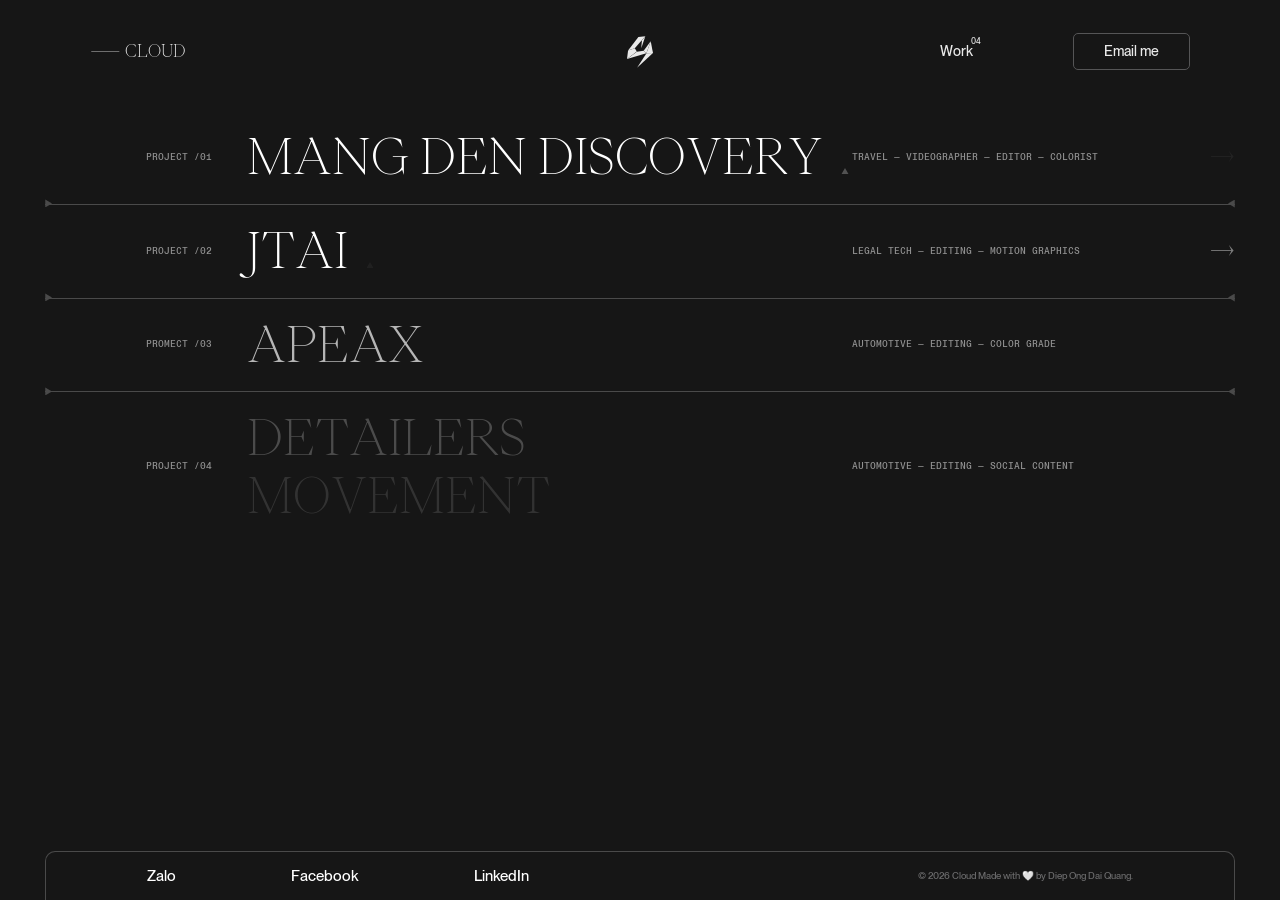
==== commit 689d2d8c: "Add files via upload" ====
--- a/work.html
+++ b/work.html
@@ -24,8 +24,9 @@
 <title>Cloud — Selected Work</title>
 <meta content="Cloud — Selected Work" name="title"/>
 <meta content="Brand films, product videos &amp; social content — selected editing and color work by Cloud." name="description"/>
+<link href="https://ik.imagekit.io" rel="preconnect"/>
+<script defer src="assets/boot.js"></script>
 <script defer src="assets/global-HrnB0tRh.js"></script>
-<script defer src="assets/boot.js"></script>
 <link href="assets/global-s0cKKLyf.css" rel="stylesheet"/>
 </head>
 <body data-barba="wrapper">
@@ -63,58 +64,58 @@
 <div class="thumbgrid__wrap">
 <div class="thumbgrid">
 <div class="thumbgrid__item pos-1">
-<div class="thumbgrid__item-img" style="background-image: url(https://ik.imagekit.io/mangdendiscovery/Colorful/1.jpg?updatedAt=1787631817253)"></div>
+<div class="thumbgrid__item-img" style="background-image: url(https://ik.imagekit.io/mangdendiscovery/Colorful/1.jpg?updatedAt=1787631817253&tr=w-600,q-70,f-auto)"></div>
 </div>
 <div class="thumbgrid__item pos-2">
-<div class="thumbgrid__item-img" style="background-image: url(https://ik.imagekit.io/mangdendiscovery/Xanh/7.jpg?updatedAt=1787631815483)"></div>
+<div class="thumbgrid__item-img" style="background-image: url(https://ik.imagekit.io/mangdendiscovery/Xanh/7.jpg?updatedAt=1787631815483&tr=w-600,q-70,f-auto)"></div>
 </div>
 <div class="thumbgrid__item pos-3">
-<div class="thumbgrid__item-img" style="background-image: url(https://ik.imagekit.io/mangdendiscovery/Pink/6.jpg?updatedAt=1787631815709)"></div>
+<div class="thumbgrid__item-img" style="background-image: url(https://ik.imagekit.io/mangdendiscovery/Pink/6.jpg?updatedAt=1787631815709&tr=w-600,q-70,f-auto)"></div>
 </div>
 <div class="thumbgrid__item pos-4">
-<div class="thumbgrid__item-img" style="background-image: url(https://ik.imagekit.io/mangdendiscovery/Don/5.jpg?updatedAt=1787631812991)"></div>
+<div class="thumbgrid__item-img" style="background-image: url(https://ik.imagekit.io/mangdendiscovery/Don/5.jpg?updatedAt=1787631812991&tr=w-600,q-70,f-auto)"></div>
 </div>
 </div>
 <div class="thumbgrid">
 <div class="thumbgrid__item pos-5">
-<div class="thumbgrid__item-img" style="background-image: url(https://ik.imagekit.io/mangdendiscovery/JTAI/Total.png)"></div>
+<div class="thumbgrid__item-img" style="background-image: url(https://ik.imagekit.io/mangdendiscovery/JTAI/Total.png?tr=w-600,q-70,f-auto)"></div>
 </div>
 <div class="thumbgrid__item pos-6">
-<div class="thumbgrid__item-img" style="background-image: url(https://ik.imagekit.io/mangdendiscovery/JTAI/05.png)"></div>
+<div class="thumbgrid__item-img" style="background-image: url(https://ik.imagekit.io/mangdendiscovery/JTAI/05.png?tr=w-600,q-70,f-auto)"></div>
 </div>
 <div class="thumbgrid__item pos-7">
-<div class="thumbgrid__item-img" style="background-image: url(https://ik.imagekit.io/mangdendiscovery/JTAI/06.png)"></div>
+<div class="thumbgrid__item-img" style="background-image: url(https://ik.imagekit.io/mangdendiscovery/JTAI/06.png?tr=w-600,q-70,f-auto)"></div>
 </div>
 <div class="thumbgrid__item pos-8">
-<div class="thumbgrid__item-img" style="background-image: url(https://ik.imagekit.io/mangdendiscovery/JTAI/082.png)"></div>
+<div class="thumbgrid__item-img" style="background-image: url(https://ik.imagekit.io/mangdendiscovery/JTAI/082.png?tr=w-600,q-70,f-auto)"></div>
 </div>
 </div>
 <div class="thumbgrid">
 <div class="thumbgrid__item pos-9">
-<div class="thumbgrid__item-img" style="background-image: url(https://ik.imagekit.io/mangdendiscovery/Apeax/ao.png?updatedAt=1788746349463)"></div>
+<div class="thumbgrid__item-img" style="background-image: url(https://ik.imagekit.io/mangdendiscovery/Apeax/ao.png?updatedAt=1788746349463&tr=w-600,q-70,f-auto)"></div>
 </div>
 <div class="thumbgrid__item pos-10">
-<div class="thumbgrid__item-img" style="background-image: url(https://ik.imagekit.io/mangdendiscovery/Apeax/nha.png?updatedAt=1788746349104)"></div>
+<div class="thumbgrid__item-img" style="background-image: url(https://ik.imagekit.io/mangdendiscovery/Apeax/nha.png?updatedAt=1788746349104&tr=w-600,q-70,f-auto)"></div>
 </div>
 <div class="thumbgrid__item pos-11">
-<div class="thumbgrid__item-img" style="background-image: url(https://ik.imagekit.io/mangdendiscovery/Apeax/tuong.png?updatedAt=1788746348733)"></div>
+<div class="thumbgrid__item-img" style="background-image: url(https://ik.imagekit.io/mangdendiscovery/Apeax/tuong.png?updatedAt=1788746348733&tr=w-600,q-70,f-auto)"></div>
 </div>
 <div class="thumbgrid__item pos-12">
-<div class="thumbgrid__item-img" style="background-image: url(https://ik.imagekit.io/mangdendiscovery/Apeax/ppf2.png?updatedAt=1788746349249)"></div>
+<div class="thumbgrid__item-img" style="background-image: url(https://ik.imagekit.io/mangdendiscovery/Apeax/ppf2.png?updatedAt=1788746349249&tr=w-600,q-70,f-auto)"></div>
 </div>
 </div>
 <div class="thumbgrid">
 <div class="thumbgrid__item pos-13">
-<div class="thumbgrid__item-img" style="background-image: url(https://ik.imagekit.io/mangdendiscovery/DMI/team)"></div>
+<div class="thumbgrid__item-img" style="background-image: url(https://ik.imagekit.io/mangdendiscovery/DMI/team?tr=w-600,q-70,f-auto)"></div>
 </div>
 <div class="thumbgrid__item pos-14">
-<div class="thumbgrid__item-img" style="background-image: url(https://ik.imagekit.io/mangdendiscovery/DMI/team2.jpg)"></div>
+<div class="thumbgrid__item-img" style="background-image: url(https://ik.imagekit.io/mangdendiscovery/DMI/team2.jpg?tr=w-600,q-70,f-auto)"></div>
 </div>
 <div class="thumbgrid__item pos-15">
-<div class="thumbgrid__item-img" style="background-image: url(https://ik.imagekit.io/mangdendiscovery/DMI/scn.png)"></div>
+<div class="thumbgrid__item-img" style="background-image: url(https://ik.imagekit.io/mangdendiscovery/DMI/scn.png?tr=w-600,q-70,f-auto)"></div>
 </div>
 <div class="thumbgrid__item pos-16">
-<div class="thumbgrid__item-img" style="background-image: url(https://ik.imagekit.io/mangdendiscovery/DMI/website.jpg)"></div>
+<div class="thumbgrid__item-img" style="background-image: url(https://ik.imagekit.io/mangdendiscovery/DMI/website.jpg?tr=w-600,q-70,f-auto)"></div>
 </div>
 </div>
 </div>
--- a/assets/global-s0cKKLyf.css
+++ b/assets/global-s0cKKLyf.css
@@ -1,4 +1,4 @@
-@font-face{font-family:PP Eiko;font-weight:100;src:url(../fonts/PP-Eiko/PPEiko-Thin.woff2) format("woff2")}@font-face{font-family:PP Neue Montreal;font-weight:500;src:url(../fonts/PP-Neue-Montreal/PPNeueMontreal-Medium.woff2) format("woff2")}@font-face{font-family:PP Neue Montreal Mono;font-weight:500;src:url(../fonts/PP-Neue-Montreal-Mono/PPNeueMontrealMono-Medium.woff2) format("woff2")}.splitting .word{text-indent:0}@keyframes glitchText{0%{opacity:1;transform:translate3d(-10px,0,0) scale3d(-1,-1,1);-webkit-clip-path:polygon(0 20%,100% 20%,100% 21%,0 21%);clip-path:polygon(0 20%,100% 20%,100% 21%,0 21%)}10%{-webkit-clip-path:polygon(0 33%,100% 33%,100% 33%,0 33%);clip-path:polygon(0 33%,100% 33%,100% 33%,0 33%)}20%{-webkit-clip-path:polygon(0 44%,100% 44%,100% 44%,0 44%);clip-path:polygon(0 44%,100% 44%,100% 44%,0 44%)}35%{-webkit-clip-path:polygon(0 50%,100% 50%,100% 20%,0 20%);clip-path:polygon(0 50%,100% 50%,100% 20%,0 20%)}50%{-webkit-clip-path:polygon(0 70%,100% 70%,100% 70%,0 70%);clip-path:polygon(0 70%,100% 70%,100% 70%,0 70%)}60%{-webkit-clip-path:polygon(0 80%,100% 80%,100% 80%,0 80%);clip-path:polygon(0 80%,100% 80%,100% 80%,0 80%)}70%{-webkit-clip-path:polygon(0 50%,100% 50%,100% 55%,0 55%);clip-path:polygon(0 50%,100% 50%,100% 55%,0 55%)}80%{-webkit-clip-path:polygon(0 70%,100% 70%,100% 80%,0 80%);clip-path:polygon(0 70%,100% 70%,100% 80%,0 80%)}90%{transform:translate3d(-10px,0,0) scale3d(-1,-1,1)}to{opacity:1;transform:translateZ(0) scaleZ(1);-webkit-clip-path:polygon(0 0,100% 0,100% 100%,0% 100%);clip-path:polygon(0 0,100% 0,100% 100%,0% 100%)}}@keyframes glitchLine{0%{transform:scaleZ(1)}10%{transform:translate3d(10px,0,0)}20%{transform:translate3d(0,4px,0)}30%{transform:scale3d(.1,1.4,1) translate3d(0,-25px,0);transform-origin:100% 0%}40%{transform:scale3d(1,.3,1) translate3d(0,25px,0)}50%{transform:scale3d(.5,.3,1) translate3d(-100px,-80px,0)}60%{transform:scale3d(1,1.25,1) translate3d(10px,-5px,0)}70%{transform:scale3d(.5,.5,1) translate3d(0,20px,0)}80%{transform:translate3d(-30,10px,0) scale3d(1,.4,1);transform-origin:100% 0%}90%{transform:scale3d(1,.5,1) translate3d(0,-15px,0);transform-origin:0% 50%}to{opacity:1}}@keyframes fade{0%{opacity:0}50%{opacity:0}to{opacity:1}}:root{font-family:PP Neue Montreal,sans-serif;line-height:1.5;font-size:.8125rem;color:#6b6b6c;color-scheme:light dark;font-synthesis:none;text-rendering:optimizeLegibility;-webkit-font-smoothing:antialiased;-moz-osx-font-smoothing:grayscale}@media screen and (min-width: 768px){:root{font-size:.875rem}}*,*:after,*:before{box-sizing:border-box}body{margin:0;min-height:100vh;background:#161616;position:relative;display:flex;flex-direction:column;width:100vw;overflow-x:hidden;transition:background .3s ease}main{max-width:100vw;width:100%;margin:0 auto;padding:0 18px}@media screen and (min-width: 768px){main{padding:0 45px}}@media screen and (min-width: 1024px){main{max-width:1560px}}[data-barba=container]{min-height:100vh;display:flex;flex-direction:column}[data-title-animation]{white-space:nowrap}a{color:#919191;text-decoration:inherit;position:relative;white-space:nowrap;cursor:pointer;width:fit-content}a:hover>span:not(.word){animation:glitchText .4s linear}@media (hover: hover) and (pointer: fine){a:before{content:"";position:absolute;width:100%;height:1px;background:currentColor;top:100%;left:0;pointer-events:none;opacity:0}a:hover:before{opacity:1;animation:glitchLine .4s steps(2,start) forwards}}h1,h2,h3,h4,h5,h6{line-height:1.1;font-weight:400;margin:0}ul,ol{list-style:none;margin:0;padding:0}hr{display:block;color:transparent;background:#4a4a4a;border:none;height:1px;width:100%;position:relative;overflow:visible}hr:before,hr:after{content:"";background:url('data:image/svg+xml,<svg width="9" height="9" viewBox="0 0 9 9" fill="none" xmlns="http://www.w3.org/2000/svg"><path d="M7 4.5L0.25 8.39711L0.25 0.602885L7 4.5Z" fill="%234A4A4A"/></svg>');position:absolute;translate:0 -50%;top:50%;width:8px;height:8px}hr:before{left:0;top:calc(50% - 1px)}hr:after{rotate:180deg;right:0}img{object-fit:cover;display:block}p{margin:0}*{scrollbar-width:thin;scrollbar-color:#4A4A4A #1B1B1B}*::-webkit-scrollbar{width:12px}*::-webkit-scrollbar-track{background:#1b1b1b}*::-webkit-scrollbar-thumb{background-color:#4a4a4a;border-radius:50px;border:3px solid #1B1B1B}.serif{font-family:PP Eiko}.sans{font-family:PP Neue Montreal}.mono{font-family:PP Neue Montreal Mono;color:#919191}.uppercase{text-transform:uppercase}.h1{font-size:2.3rem}@media screen and (min-width: 370px){.h1{font-size:2.5rem}}@media screen and (min-width: 402px){.h1{font-size:2.9230769231rem}}@media screen and (min-width: 1024px){.h1{font-size:4.57142857rem}}@media screen and (min-width: 1280px){.h1{font-size:6.142857rem}}.h2{font-size:2.9230769231rem}@media screen and (min-width: 1024px){.h2{font-size:4.3571428571rem}}.h3{font-size:1.6923076923rem}@media screen and (min-width: 1024px){.h3{font-size:2.125rem}}@media screen and (min-width: 1024px){.h4{font-size:1.125rem}}.text-sm{font-size:.7692307692rem}@media screen and (min-width: 768px){.text-sm{font-size:.6875rem}}.text-lg{font-size:1.2307692308rem}.text-white{color:#fff}.text-grey-3{color:#919191}.align-left{text-align:left}.align-center{text-align:center}.align-right{text-align:right}.align-justify{text-align:justify}.text-indent{text-indent:50px}.flex{display:flex}.justify-between{justify-content:space-between}.block{display:block}.max-w-sm{width:71.1627906977vw;max-width:306px;margin:0 auto}.max-w-lg{max-width:1290px;margin:0 auto}.max-h-screen{height:100vh;overflow:hidden}.my-50{margin-top:50px;margin-bottom:50px}body{--button-border-radius: 40px;--button-bg: transparent;--button-stroke: #000;--button-stroke-width: 1px;--button-text: #000;--button-bg-hover: #d8d4cf;--button-stroke-hover: #000;--button-stroke-width-hover: 1px;--button-text-hover: #fff;--cursor-stroke: #fff;--cursor-fill: #fff;--cursor-stroke-width: 1px;--button-filler: #000;--color-bg: #ccc}.button{cursor:pointer;overflow:hidden;display:flex;align-items:center;justify-content:center;padding:7px 30px;border:1px solid #6B6B6C;border-radius:5px;transition:all .3s ease}.button:before{display:none}.button:focus,.button:hover{background:#fff;color:#000}.button:focus,.button--hover{outline:none;border-width:var(--button-stroke-width-hover);border-color:var(--button-stroke-hover);color:var(--button-text-hover)}.button__filler{background:var(--button-filler);position:absolute;width:150%;height:200%;border-radius:50%;top:-50%;left:-25%;transform:translate3d(0,75%,0)}.button__text,.button__text-inner{display:flex;align-items:center;justify-content:center;width:100%;height:100%}.button .whitespace{width:5px}.badge{color:var(--White, #fff);text-align:right;font-family:PP Neue Montreal;font-size:8px;font-style:normal;font-weight:500;line-height:normal;position:absolute;top:0;right:0;translate:8px -75%}.list{display:flex;flex-direction:column;margin-bottom:25px}@media screen and (min-width: 768px){.list{margin-bottom:30px}}.list:has(.list__el__wrapper:hover) .list__el__wrapper:not(.list__el__wrapper:hover){opacity:.5}.list__el{opacity:0;position:relative}.list__el__wrapper{position:relative;display:grid;grid-template-columns:70px 1fr 30px;row-gap:15px;padding:15px 0 28px;opacity:1;transition:opacity .3s ease}@media screen and (min-width: 1024px){.list__el__wrapper{display:grid;grid-template-columns:repeat(12,1fr);column-gap:20px;row-gap:0;padding:10px 0 26px}}@media screen and (min-width: 1024px) and (min-height: 990px){.list__el__wrapper{padding:2.222222222vh 0 3.703703704vh}}.list__el__arrow{font-size:1.6923076923rem;font-size:2.6153846154rem;line-height:1;font-family:PP Eiko;color:#fff;grid-area:2/3/3/4;justify-self:end;align-self:center}@media screen and (min-width: 1024px){.list__el__arrow{font-size:2.125rem}}@media screen and (min-width: 1024px){.list__el__arrow{grid-area:1/12/2/13}}.list__el__title{order:2;font-size:1.8461538462rem;line-height:1.2;display:flex;justify-content:space-between;align-items:center;grid-area:2/1/3/3}.list__el__title>span{--triangle-opacity: 0;display:block}.list__el__title>span:after{content:url('data:image/svg+xml,<svg width="8" height="6" viewBox="0 0 8 6" fill="none" xmlns="http://www.w3.org/2000/svg"><path d="M4 0L7.4641 6H0.535898L4 0Z" fill="white"/></svg>');display:inline;margin-left:8px;opacity:var(--triangle-opacity);position:absolute}@media screen and (min-width: 1024px){.list__el__title>span:after{margin-left:18px}}@media screen and (min-width: 430px){.list__el__title{font-size:2.2307692308rem}}@media screen and (min-width: 1024px){.list__el__title{font-size:3.428571rem;grid-area:1/3/2/9}}@media screen and (min-width: 1536px){.list__el__title{font-size:2.9230769231rem}}@media screen and (min-width: 1536px) and (min-width: 1024px){.list__el__title{font-size:4.3571428571rem}}.list__el__link{position:absolute;width:100%;height:100%;top:0;left:0;overflow:hidden;white-space:nowrap;text-indent:-2000%;z-index:90}.list__el__link:before{content:none}.list__el hr{position:absolute;bottom:0;left:0;width:100%}.list__el p{align-self:center}@media screen and (min-width: 1024px){.list__el p:not(.list__el__cats):not(.list__el__arrow){grid-area:1/2/2/3}}.list__el__cats{grid-area:1/2/2/4;text-align:right}@media screen and (min-width: 1024px){.list__el__cats{grid-area:1/9/2/11}}.list__el:hover *,.list__el:focus *{opacity:1}.list__el:first-child .list__el__wrapper{padding-top:0}.list__el:last-child hr{display:none}.header{position:fixed;z-index:1000;top:0;left:50%;translate:-50% 0;width:100%;max-width:1580px;padding:20px 18px 0;display:flex;justify-content:flex-end;mix-blend-mode:difference;transition:all .3s ease}@media screen and (min-width: 768px){.header{padding:20px 45px 0}}@media screen and (min-width: 1024px){.header{padding:33px 90px;max-width:1560px}}.header__baseline{display:none}@media screen and (min-width: 1024px){.header__baseline{display:flex;gap:5px;align-items:center;position:absolute;top:50%;left:90px;translate:0 -50%;scale:1.2;transform-origin:left}.header__baseline svg{margin-left:2px}}.header__logo{position:absolute;top:20px;left:50%;translate:-50% 0;width:26px;height:32px;transition:all .3s ease}.header__logo:before{display:none}.header__logo svg{fill:#fff}@media screen and (min-width: 1024px){.header__logo{top:50%;translate:-50% -50%}}.header__nav{display:flex;align-items:center}.header__nav__list{margin-top:16px;display:flex;flex-direction:column;align-items:flex-end;gap:20px}@media screen and (min-width: 1024px){.header__nav__list{flex-direction:row;gap:40px;margin-top:0;align-items:center}}@media screen and (min-width: 1280px){.header__nav__list{gap:90px}}.header__nav__el a{color:#fff;margin-right:12px}.header__nav__el .button{border:0;padding:0}.header__nav__el .button:hover{background:transparent;color:#fff}@media screen and (min-width: 1024px){.header__nav__el a{margin:0}.header__nav__el .button{cursor:pointer;overflow:hidden;display:flex;align-items:center;justify-content:center;padding:7px 30px;border:1px solid #6B6B6C;border-radius:5px;transition:all .3s ease}.header__nav__el .button:before{display:none}.header__nav__el .button:focus,.header__nav__el .button:hover{background:#fff;color:#000}.header__nav__el .button:focus,.header__nav__el .button--hover{outline:none;border-width:var(--button-stroke-width-hover);border-color:var(--button-stroke-hover);color:var(--button-text-hover)}.header__nav__el .button__filler{background:var(--button-filler);position:absolute;width:150%;height:200%;border-radius:50%;top:-50%;left:-25%;transform:translate3d(0,75%,0)}.header__nav__el .button__text,.header__nav__el .button__text-inner{display:flex;align-items:center;justify-content:center;width:100%;height:100%}.header__nav__el .button .whitespace{width:5px}.header__nav__el:first-child{margin-right:20px}}@media screen and (min-width: 1024px) and (min-width: 1024px){.header__nav__el:first-child{margin-right:10px}}.header--hidden{translate:-50% -100%}.section{max-width:1560px;margin:0 auto}.footer{margin:20px 18px 50px;border:1px solid #4A4A4A;border-radius:10px;padding:40px 40px 30px;width:calc(100% - 36px);position:relative;z-index:5}@media screen and (min-width: 768px){.footer{margin:20px auto 50px;max-width:calc(100vw - 90px)}}@media screen and (min-width: 1024px){.footer{display:flex;flex-wrap:wrap;row-gap:90px;width:calc(100vw - 90px);max-width:1560px}}@media screen and (min-width: 1280px){.footer{padding:86px 132px 40px}}@media screen and (min-width: 1024px){.footer__content{width:50%}}.footer__title{--triangle-opacity: 0;font-size:2.4615384615rem;line-height:1.1;margin-bottom:20px;max-width:290px}.footer__title:after{content:url('data:image/svg+xml,<svg width="8" height="6" viewBox="0 0 8 6" fill="none" xmlns="http://www.w3.org/2000/svg"><path d="M4 0L7.4641 6H0.535898L4 0Z" fill="white"/></svg>');display:inline;opacity:var(--triangle-opacity)}@media screen and (min-width: 430px){.footer__title{font-size:3.3076923077rem;max-width:400px}}@media screen and (min-width: 1024px){.footer__title{font-size:3.7857142857rem;margin-bottom:34px;line-height:1.0377358491}}.footer__mail{margin-bottom:40px}@media screen and (min-width: 1024px){.footer__mail{display:flex;flex-direction:column;align-items:flex-end;width:50%;align-self:end;margin-bottom:0}}.footer__cta{margin:50px 0 10px;display:block;font-size:1.5384615385rem}.footer__cta>span{margin-right:7px}@media screen and (min-width: 430px){.footer__cta{margin-bottom:30px;font-size:2rem}}@media screen and (min-width: 1024px){.footer__cta{font-size:1.6923076923rem}}@media screen and (min-width: 1024px) and (min-width: 1024px){.footer__cta{font-size:2.125rem}}.footer__time{display:flex;gap:13px;align-items:center;line-height:1}.footer__socials{width:100%;display:flex;justify-content:space-between;margin-bottom:50px}@media screen and (min-width: 1280px){.footer__socials{order:2;margin-bottom:0;max-width:436px}.footer__socials a{font-size:inherit}}.footer__credits{border-top:1px solid #4A4A4A;padding-top:20px;display:flex;flex-wrap:wrap;justify-content:space-between;align-items:flex-end;position:relative}@media screen and (min-width: 1024px){.footer__credits{width:100%}}@media screen and (min-width: 1280px){.footer__credits{flex-wrap:nowrap;align-items:center;justify-content:center;padding-top:33px;height:70px}}@media screen and (min-width: 1280px){.footer__credits p{order:3;position:absolute;right:0}}.footer__logo{width:26px;height:32px;flex:none;fill:#fff;transition:all .3s ease}.footer__logo:before{content:none}@media screen and (min-width: 1280px){.footer__logo{position:absolute;left:0}}.footer--secondary{margin:auto auto 0;border-bottom:0;border-radius:10px 10px 0 0;padding:19px 41px 8px}@media screen and (min-width: 1024px){.footer--secondary{padding:0;height:5.5vh;display:grid;grid-template-columns:repeat(12,1fr);column-gap:20px;row-gap:0;height:48.8833px}}.footer--secondary .footer__credits{border-top:0;padding:0;height:auto;align-items:center}@media screen and (min-width: 1024px){.footer--secondary .footer__credits{display:grid;grid-column:1/-1;grid-template-columns:subgrid}}.footer--secondary .footer__credits>p{width:100%}@media screen and (min-width: 1024px){.footer--secondary .footer__credits>p{text-align:right;grid-area:1/9/2/-2}}.footer--secondary .footer__socials{margin:0 auto 18px;max-width:436px}.footer--secondary .footer__socials a{font-size:1.07692308rem}@media screen and (min-width: 1024px){.footer--secondary .footer__socials{margin:0;grid-area:1/2/2/6}}.time span:nth-of-type(2){animation:blink 2s steps(2,start) infinite;margin:0 -1px}@keyframes blink{to{visibility:hidden}}.thumbgrid{grid-area:1/-1;width:100%;display:grid;grid-template-columns:repeat(100,1%);grid-template-rows:repeat(100,1%)}.thumbgrid__wrap{position:fixed;z-index:50;display:grid;pointer-events:none;width:100%;height:100%;top:0;left:0}.thumbgrid__item{opacity:0;grid-area:var(--grid-row)/var(--grid-column);aspect-ratio:var(--ar,1.3333);width:min(18vw,calc(13.5vw * var(--ar,1.3333)))}.thumbgrid--current .thumbgrid__item{opacity:1}.pos-1{--grid-row: 10;--grid-column: 1}.pos-2{--grid-row: 30;--grid-column: 50}.pos-3{--grid-row: 55;--grid-column: 75}.pos-4{--grid-row: 70;--grid-column: 5}.pos-5{--grid-row: 5;--grid-column: 75}.pos-6{--grid-row: 34;--grid-column: 3}.pos-7{--grid-row: 10;--grid-column: 47}.pos-8{--grid-row: 67;--grid-column: 17}.pos-9{--grid-row: 36;--grid-column: 11}.pos-10{--grid-row: 12;--grid-column: 70}.pos-11{--grid-row: 46;--grid-column: 75}.pos-12{--grid-row: 75;--grid-column: 16}.pos-13{--grid-row: 25;--grid-column: 1}.pos-14{--grid-row: 60;--grid-column: 60}.pos-15{--grid-row: 15;--grid-column: 75}.pos-16{--grid-row: 53;--grid-column: 6}.pos-17{--grid-row: 70;--grid-column: 5}.pos-18{--grid-row: 70;--grid-column: 50}.pos-19{--grid-row: 10;--grid-column: 20}.pos-20{--grid-row: 35;--grid-column: 70}.pos-21{--grid-row: 55;--grid-column: 75}.pos-22{--grid-row: 75;--grid-column: 50}.pos-23{--grid-row: 10;--grid-column: 70}.pos-24{--grid-row: 20;--grid-column: 5}.pos-25{--grid-row: 45;--grid-column: 60}.pos-26{--grid-row: 70;--grid-column: 1}.pos-27{--grid-row: 70;--grid-column: 85}.pos-28{--grid-row: 5;--grid-column: 19}.pos-29{--grid-row: 25;--grid-column: 75}.pos-30{--grid-row: 45;--grid-column: 10}.pos-31{--grid-row: 60;--grid-column: 55}.pos-32{--grid-row: 80;--grid-column: 25}.pos-33{--grid-row: 57;--grid-column: 62}.pos-34{--grid-row: 13;--grid-column: 10}.pos-35{--grid-row: 5;--grid-column: 55}.pos-36{--grid-row: 74;--grid-column: 3}.thumbgrid__item-img{width:100%;height:100%;background-size:contain;background-repeat:no-repeat;background-position:center;border-radius:10px}canvas.background{position:fixed;height:100vh;width:100vw;z-index:-1}[data-image] img{object-position:center;height:100%;width:100%}[data-image][data-image-loaded] img{visibility:hidden;pointer-events:none;position:absolute;width:auto;height:auto}.loading{position:fixed;width:100vw;height:100vh;background:#161616;z-index:1000000;display:flex;justify-content:center;align-items:center;transition:translate 3s ease .3s,opacity .3s ease .7s}.loading p{text-transform:uppercase;font-size:.6875rem}.loading__content{width:57.73694391%;display:flex;justify-content:space-between;align-items:center;gap:30px}.loading__content p{color:#919191;font-size:1rem}.loading__logo{width:11.72529313%;min-width:50px;height:auto;aspect-ratio:730/883;fill:#fff;opacity:0}.transition{position:fixed;width:100vw;height:100vh;z-index:5000000;background:#fff;width:100%;height:100%;top:0;left:0;transform-origin:center top;translate:0 100%}.transition--animated{animation:transition 1.6s cubic-bezier(.76,0,.24,1)}.transition--animated-enter{animation:transition 1.6s cubic-bezier(.76,0,.24,1);animation-direction:reverse}@keyframes transition{0%{translate:0 100%;scale:1}to{translate:0 0;scale:1 0}}html.is-changing .transition-fade{transition:opacity .25s;opacity:1}html.is-animating .transition-fade{opacity:0}.intro{height:100vh;padding-top:29.1576673866vh;display:flex;flex-direction:column}.intro__baseline{display:flex;justify-content:space-between;gap:5px;width:100%;max-width:78.461538%;margin:0 auto 95px}@media screen and (min-width: 1024px){.intro__baseline{grid-area:1/2/2/8;display:grid;grid-template-columns:subgrid;justify-content:unset;max-width:none;margin:0;gap:20px}.intro__baseline span{align-self:center}.intro__baseline span:nth-child(1){grid-area:1/1/2/4}.intro__baseline span:nth-child(2){grid-area:1/4/2/8}}.intro__text{line-height:1.2307692308;max-width:78.461538%;margin:0 auto 95px}.intro__text a{margin-right:10px}@media screen and (min-width: 1024px){.intro__text{height:fit-content;max-width:none;width:100%;line-height:1.2142857143;margin:0;grid-area:1/9/2/12}}.intro__title{max-width:390px;width:100%;margin:0 auto;position:relative}.intro__title span{line-height:1}.intro__title>span:last-child{display:flex;justify-content:flex-end;position:relative}.intro__title>span:last-child>span>span:first-child{visibility:hidden;display:flex;gap:7px;white-space:break-spaces}.intro__title>span:last-child>span>span:last-child{--triangle-opacity: 0;display:flex;gap:7px;translate:0 -2px;width:fit-content;position:absolute;top:0}.intro__title>span:last-child>span>span:before,.intro__title>span:last-child>span>span:after{content:url('data:image/svg+xml,<svg width="8" height="6" viewBox="0 0 8 6" fill="none" xmlns="http://www.w3.org/2000/svg"><path d="M4 0L7.4641 6H0.535898L4 0Z" fill="white"/></svg>');display:block;opacity:var(--triangle-opacity)}@media screen and (min-width: 768px){.intro__title{max-width:450px}}@media screen and (min-width: 1024px){.intro__title{max-width:675px;margin:20vh 0 0;grid-area:2/2/3/11}}@media screen and (min-width: 1280px){.intro__title{max-width:900px}}.intro__socials{flex:1;display:flex;justify-content:space-between;align-items:flex-end;margin-bottom:30px}@media screen and (min-width: 1024px){.intro__socials{grid-area:3/5/4/9}.intro__socials a{font-size:inherit}}@media screen and (min-width: 1024px){.intro{padding-top:27.314815vh;display:grid;grid-template-columns:repeat(12,1fr);column-gap:20px;grid-auto-rows:min-content;grid-template-rows:auto auto 1fr}}.about{margin:clamp(90px,9.375vw,180px) 0 90px}@media screen and (min-width: 1024px){.about{display:grid;grid-template-columns:repeat(12,1fr);column-gap:20px;grid-auto-rows:min-content}}@media screen and (min-width: 1024px){.about h2{grid-area:1/2/2/3}}.about__text{margin:50px auto;width:100%;max-width:78.461538%;line-height:1.2307692308}@media screen and (min-width: 1024px){.about__text{margin:0;grid-area:1/9/2/12;max-width:none;line-height:1.2142857143}}.about__img{border-radius:10px;width:100%;max-width:78.461538%;overflow:hidden;position:relative;margin:0 auto;aspect-ratio:306/373}.about__img img{object-position:top}.about__img:before{content:"";width:100%;height:100%;top:0;left:0;position:absolute;background:#4a4a4a;mix-blend-mode:hard-light;opacity:.5}@media screen and (min-width: 1024px){.about__img{max-width:none;grid-area:1/5/2/8}}.skills{margin:90px 0 clamp(90px,9.375vw,180px)}@media screen and (min-width: 1024px){.skills{display:grid;grid-template-columns:repeat(12,1fr);column-gap:20px;grid-auto-rows:min-content;margin:90px auto clamp(90px,9.375vw,180px)}}@media screen and (min-width: 1024px){.skills h2{grid-area:1/2/2/3}}.skills__content{margin:50px auto;max-width:78.461538%}.skills__content>span:not(.word){color:#fff}@media screen and (min-width: 1024px){.skills__content{margin:0;max-width:unset;width:100%;grid-area:1/5/2/12}}.selected{margin:clamp(90px,9.375vw,180px) auto;max-width:1560px}@media screen and (min-width: 1024px){.selected{display:grid;grid-template-columns:repeat(12,1fr);grid-auto-rows:min-content;grid-template-rows:minmax(97px,8.981481481vh) minmax(173px,16.01851852vh) minmax(579px,53.61111111vh) minmax(79px,7.314814815vh) minmax(150px,13.88888889vh) minmax(85px,7.87037037vh) minmax(491px,45.46296296vh) minmax(150px,13.88888889vh) minmax(96px,8.888888889vh);column-gap:20px;row-gap:0}}.selected__title{display:flex;gap:10px;flex-wrap:wrap;margin-bottom:50px}.selected__title>span:first-child{position:relative}.selected__title>span:first-child>span:first-child{visibility:hidden}.selected__title>span:first-child>span:last-child{position:absolute;left:0;top:0;width:fit-content;white-space:nowrap}.selected__title>span:nth-child(2){--triangle-opacity: 0;display:flex;gap:7px;justify-content:flex-end}.selected__title>span:nth-child(2):after{content:url('data:image/svg+xml,<svg width="8" height="6" viewBox="0 0 8 6" fill="none" xmlns="http://www.w3.org/2000/svg"><path d="M4 0L7.4641 6H0.535898L4 0Z" fill="white"/></svg>');display:block;opacity:var(--triangle-opacity)}@media screen and (min-width: 1024px){.selected__title{grid-area:2/2/3/7;width:fit-content}}.selected__list{display:flex;flex-direction:column;gap:70px}@media screen and (min-width: 768px){.selected__list{display:grid;grid-template-columns:repeat(2,minmax(0,1fr));column-gap:30px;row-gap:70px}}@media screen and (min-width: 1024px){.selected__list{grid-area:1/1/-1/span 12;grid-template-columns:subgrid;grid-template-rows:subgrid;column-gap:20px;row-gap:0}}.selected__el{display:flex;flex-direction:column-reverse;border-bottom:1px solid #4A4A4A;padding:0 0 10px;position:relative;max-width:100%}@media screen and (min-width: 1024px){.selected__el{padding:0}.selected__el:nth-child(1){grid-area:3/1/5/8}.selected__el:nth-child(2){grid-area:1/9/4/13}.selected__el:nth-child(3){grid-area:7/1/10/6}.selected__el:nth-child(4){grid-area:6/7/8/13}}.selected__el__title{font-size:2.2307692308rem;display:flex;justify-content:space-between;align-items:center;margin-top:20px}.selected__el__title>span{transition:all .3s ease}.selected__el__title>span:nth-child(2){font-size:1.6923076923rem;font-size:2.6153846154rem;font-family:PP Eiko}@media screen and (min-width: 1024px){.selected__el__title>span:nth-child(2){font-size:2.125rem}}@media screen and (min-width: 1024px){.selected__el__title{margin-top:0;height:70px;align-items:flex-end;padding-bottom:15px}}.selected__el__img{border-radius:10px;overflow:hidden;width:100%;height:300px;position:relative}.selected__el__img:before{content:"";width:100%;height:100%;top:0;left:0;position:absolute;background:#4a4a4a;mix-blend-mode:hard-light;opacity:.5}@media screen and (min-width: 1024px){.selected__el__img{height:100%}}.selected__el__content{flex:1;display:flex;flex-direction:column;justify-content:flex-end}.selected__el__data{height:30px;display:flex;justify-content:space-between;align-items:flex-end}.selected__el__link{position:absolute;top:0;left:0;width:100%;height:100%;overflow:hidden;white-space:nowrap;text-indent:-2000%;z-index:100}.selected__el__link:before{display:none}.selected__el canvas{z-index:200;position:relative}.works{padding-top:184px}@media screen and (min-width: 1024px){.works{padding-top:14.25925926vh}}.works h1{clip:rect(0 0 0 0);clip-path:inset(50%);height:1px;overflow:hidden;position:absolute;white-space:nowrap;width:1px}.work-details{padding-top:184px;padding-bottom:33px;display:grid;grid-template-columns:repeat(4,1fr);column-gap:20px;flex:1}.work-details+.footer--secondary{margin-top:0}.work-details__body{margin-bottom:6px;grid-area:3/1/4/-1;z-index:20}.work-details__body h1{--triangle-opacity: 0;font-size:2.2307692308rem;margin-bottom:16px;margin-right:36px}.work-details__body h1:after{content:url('data:image/svg+xml,<svg width="8" height="6" viewBox="0 0 8 6" fill="none" xmlns="http://www.w3.org/2000/svg"><path d="M4 0L7.4641 6H0.535898L4 0Z" fill="white"/></svg>');display:inline;margin-left:8px;position:absolute;opacity:var(--triangle-opacity)}@media screen and (min-width: 1024px){.work-details__body h1:after{margin-left:18px}}@media screen and (min-width: 1024px){.work-details__body h1{font-size:3.42857143rem;grid-column:1/7;margin-bottom:0}}@media screen and (min-width: 1280px){.work-details__body h1{font-size:3.8571428571rem}}@media screen and (min-width: 1536px){.work-details__body h1{font-size:4.3571428571rem}}.work-details__body p{line-height:1.2307692308;max-width:280px;width:100%;margin:0 auto 24px}@media screen and (min-width: 1024px){.work-details__body p{grid-column:7/10;margin-bottom:0;max-width:250px;line-height:1.2142857143}}@media screen and (min-width: 1280px){.work-details__body p{max-width:280px}}@media screen and (min-width: 1536px){.work-details__body p{grid-column:7/9}}.work-details__body a{text-align:right;width:100%;font-size:1.0769230769rem;display:flex;align-items:center;gap:8px;justify-content:flex-end;width:fit-content;margin-left:auto}@media screen and (min-width: 768px){.work-details__body a{font-size:1rem}}@media screen and (min-width: 1024px){.work-details__body a{grid-column:10/11}}@media screen and (min-width: 768px){.work-details__body{margin-bottom:3.240740741vh}}@media screen and (min-width: 1024px){.work-details__body{display:grid;grid-column:2/-2;grid-template-columns:subgrid;align-items:center}}@media screen and (min-width: 2000px){.work-details__body{margin-bottom:5vh}}.work-details__gallery{grid-area:1/1/2/-1;margin-bottom:20px;z-index:10}.work-details__gallery__container{height:292px;border-radius:10px;position:relative}.work-details__gallery__container canvas{width:100%;height:100%;position:absolute;top:50%;left:50%;translate:-50% -50%}@media screen and (min-width: 1024px){.work-details__gallery__container{height:100%;width:100vw;left:50%;translate:-50% 0;position:absolute;margin-bottom:0;border-radius:0}}.work-details__gallery__nav{height:5px;width:73px;margin:0 auto;border-radius:10px}@media screen and (min-width: 1024px){.work-details__gallery__nav{left:50%;bottom:0;translate:-50% calc(100% + 20px);position:absolute}}@media screen and (min-width: 1024px){.work-details__gallery{height:45vh;position:relative}}.work-details hr{grid-area:4/1/5/-1}.work-details__header{grid-area:2/1/3/-1;margin-bottom:20px;display:flex;justify-content:space-between}.work-details__header p{font-size:.76923077rem;line-height:1}.work-details__header p:nth-child(1){margin-bottom:5px}@media screen and (min-width: 428px){.work-details__header p:nth-child(1){margin-bottom:0}}@media screen and (min-width: 1024px){.work-details__header p:nth-child(1){grid-column:1/3}}.work-details__header p:nth-child(2){text-align:right}@media screen and (min-width: 1024px){.work-details__header p:nth-child(2){grid-column:-6/-1}}@media screen and (min-width: 428px){.work-details__header{display:flex;flex-wrap:wrap;justify-content:space-between}}@media screen and (min-width: 768px){.work-details__header{margin-bottom:5.740740741vh}}@media screen and (min-width: 1024px){.work-details__header{display:grid;grid-column:2/-2;grid-template-columns:subgrid}}@media screen and (min-width: 1280px){.work-details__header{margin-bottom:5.740740741vh}}.work-details__footer{grid-area:5/1/6/-1;margin-top:33px}.work-details__footer>a{font-size:1.0769230769rem;display:block;margin:0 auto;text-align:center}@media screen and (min-width: 1024px){.work-details__footer>a{grid-column:-3/-2;justify-self:flex-end;width:fit-content;font-size:1rem;margin:0}}@media screen and (min-width: 768px){.work-details__footer{margin-top:6.944444444vh}}@media screen and (min-width: 1024px){.work-details__footer{margin-top:0;display:grid;grid-column:1/-1;grid-template-columns:subgrid;align-items:center;height:100%;align-self:stretch}}.work-details__nav{--lines-opacity: 0;display:flex;justify-content:space-between;align-items:center;gap:14px;margin-bottom:33px}.work-details__nav>a,.work-details__nav>span{font-size:.8461538462rem;display:inline-block}@media screen and (min-width: 1024px){.work-details__nav>a,.work-details__nav>span{font-size:.7857142857rem}}.work-details__nav__prev{order:1}.work-details__nav__next{order:5}.work-details__nav ul{display:grid;grid-template-columns:repeat(4,1fr);column-gap:16px;row-gap:25px;order:3;margin:0 12px}@media screen and (max-width: 360px){.work-details__nav ul{column-gap:8px;margin:0 6px}.work-details__nav{gap:8px}}.work-details__nav ul li{height:14px}.work-details__nav ul li a,.work-details__nav ul li span{white-space:nowrap;font-size:.8461538462rem;line-height:1}@media screen and (min-width: 1024px){.work-details__nav ul li a,.work-details__nav ul li span{font-size:.7857142857rem}}@media screen and (min-width: 768px){.work-details__nav ul li{height:auto}}@media screen and (min-width: 768px){.work-details__nav ul{display:flex}}.work-details__nav:before,.work-details__nav:after{content:"";width:100%;height:1px;background:#4a4a4a;opacity:var(--lines-opacity)}.work-details__nav:before{order:2}.work-details__nav:after{order:4}@media screen and (min-width: 1024px){.work-details__nav{grid-column:3/9;margin-bottom:0}}@media screen and (min-width: 768px){.work-details{padding-bottom:6.944444444vh}}@media screen and (min-width: 1024px){.work-details{padding-top:12.314815vh;padding-bottom:0;display:grid;grid-template-columns:repeat(12,1fr);column-gap:20px;grid-auto-rows:min-content;height:calc(100vh - 48.8833px);grid-auto-rows:auto;grid-template-rows:repeat(4,min-content)}}@media screen and (max-height: 600px) and (min-width: 768px){.work-details--big-title .work-details__body{margin-bottom:10px}.work-details--big-title .work-details__body h1{font-size:3rem}.work-details--big-title .work-details__body .work-details__description{font-size:.95rem}.work-details--big-title .work-details__gallery,.work-details--big-title .work-details__header{margin-bottom:10px}}@media screen and (max-height: 805px) and (min-width: 768px){.work-details--big-title .work-details__body h1{font-size:3rem}.work-details--big-title .work-details__body .work-details__description{font-size:.95rem}}body{overscroll-behavior-y:none}[data-barba-namespace=design-lab]{height:100%;left:0;position:fixed;top:0;-webkit-user-select:none;user-select:none;width:100%;-moz-osx-font-smoothing:grayscale;-webkit-font-smoothing:antialiased;overscroll-behavior-y:none}.lab{height:100vh;overflow:hidden;max-width:none}@media screen and (min-width: 1024px){.lab{padding:0}}.lab__content{position:absolute;z-index:5;top:50%;left:50%;translate:-50% -50%}@media screen and (min-width: 1024px){.lab__content{top:40.55555556vh;left:16.25vw;translate:0}}.lab__title{display:flex;justify-content:center;gap:19px;margin-bottom:18px;--triangle-opacity: 0}.lab__title>span:nth-child(2){display:flex;gap:7px;justify-content:flex-end}.lab__title>span:nth-child(2):after{content:url('data:image/svg+xml,<svg width="8" height="6" viewBox="0 0 8 6" fill="none" xmlns="http://www.w3.org/2000/svg"><path d="M4 0L7.4641 6H0.535898L4 0Z" fill="white"/></svg>');display:block;opacity:var(--triangle-opacity)}@media screen and (min-width: 1024px){.lab__title>span:nth-child(2){justify-content:flex-start}}.lab__text{line-height:1.2307692308;margin:0}@media screen and (min-width: 1024px){.lab__text{translate:15% 0;max-width:375px;line-height:1.2142857143;translate:56.33621798% 0}}.lab__gallery{position:relative;visibility:hidden;display:flex;flex-direction:column;gap:80px;padding:40px 0}@media screen and (min-width: 768px){.lab__gallery{flex-direction:row;flex-wrap:wrap}}@media screen and (min-width: 1024px){.lab__gallery{display:block;gap:0;padding:0;height:235.74074074vh}}.lab__gallery__figure{border-radius:10px;overflow:hidden;margin:0;aspect-ratio:4/3}@media screen and (min-width: 768px){.lab__gallery__figure{width:40%}.lab__gallery__figure:nth-child(2n){translate:0 -50%}}@media screen and (min-width: 1024px){.lab__gallery__figure{position:absolute}.lab__gallery__figure:nth-child(1){width:19.53125vw;height:14.6875vw;max-width:978px;max-height:736px;top:6.759259259vh;left:16.25vw;translate:0}.lab__gallery__figure:nth-child(2){width:12.70833333vw;height:9.479166667vw;max-width:637px;max-height:475px;top:10.18518519vh;left:43.64583333vw}.lab__gallery__figure:nth-child(3){width:26.40625vw;height:19.79166667vw;max-width:1322px;max-height:991px;top:-5vh;right:9.375vw}.lab__gallery__figure:nth-child(4){width:19.53125vw;height:14.6875vw;max-width:978px;max-height:736px;top:37.96296296vh;right:23.07291667vw}.lab__gallery__figure:nth-child(5){width:26.40625vw;height:19.79166667vw;max-width:1322px;max-height:991px;left:0;top:60.55555556vh}.lab__gallery__figure:nth-child(6){width:19.53125vw;height:14.6875vw;max-width:978px;max-height:736px;left:32vw;top:75.46296296vh}.lab__gallery__figure:nth-child(7){width:12.70833333vw;height:9.479166667vw;max-width:637px;max-height:475px;top:75.46296296vh;right:23.07291667vw}.lab__gallery__figure:nth-child(8){width:19.53125vw;height:14.6875vw;max-width:978px;max-height:736px;top:59.35185185vh;right:0;translate:0}.lab__gallery__figure:nth-child(9){width:19.53125vw;height:14.6875vw;max-width:978px;max-height:736px;top:109.074074074vh;left:22.70833333vw}.lab__gallery__figure:nth-child(10){width:26.40625vw;height:19.79166667vw;max-width:1322px;max-height:991px;top:125vh;left:50.52083333vw}.lab__gallery__figure:nth-child(11){width:12.70833333vw;height:9.479166667vw;max-width:637px;max-height:475px;top:103.703703704vh;right:2.5vw}.lab__gallery__figure:nth-child(12){width:12.70833333vw;height:9.479166667vw;max-width:637px;max-height:475px;top:150vh;left:2.5vw}.lab__gallery__figure:nth-child(13){width:26.40625vw;height:19.79166667vw;max-width:1322px;max-height:991px;top:174.81481481vh;left:9.479166667vw}.lab__gallery__figure:nth-child(14){width:19.53125vw;height:14.6875vw;max-width:978px;max-height:736px;top:173.05555556vh;left:43.64583333vw}.lab__gallery__figure:nth-child(15){width:19.53125vw;height:14.6875vw;max-width:978px;max-height:736px;top:166.2037037vh;right:9.479166667vw}.lab__gallery__figure:nth-child(16){width:12.70833333vw;height:9.479166667vw;max-width:637px;max-height:475px;top:213.88888889vh;left:50.52083333vw}.lab__gallery__figure:nth-child(17){width:12.70833333vw;height:9.479166667vw;max-width:637px;max-height:475px;top:199.16666667vh;right:9.479166667vw}}@media screen and (min-width: 1280px){.lab__gallery__figure:nth-child(4){top:55vh}}.lab__gallery__image{width:100%;height:100%;object-fit:cover;border-radius:10px}canvas.lab__canvas{height:100%;left:0;opacity:0;position:fixed;top:0;transition:opacity 1s ease;width:100%;z-index:1}.loaded canvas.lab__canvas{opacity:1}.error-page{background:#f2c8cc;overflow:hidden}.error-page .text-white,.error-page .mono{color:#1b1b1b}.error-page .button{background:#1b1b1b;color:#fff}.error-page .button:focus,.error-page .button:hover{background:transparent;color:#1b1b1b;border-color:#1b1b1b}.error-page .header{mix-blend-mode:normal}.error-page .header svg{fill:#1b1b1b}.error-page .header__nav__el a:not(.button),.error-page .header__nav__el a .badge{color:#1b1b1b}.error-page .header__nav__el .button{background:transparent;color:#1b1b1b}@media screen and (min-width: 1024px){.error-page .header__nav__el .button{background:#1b1b1b;color:#fff}.error-page .header__nav__el .button:focus,.error-page .header__nav__el .button:hover{background:transparent;color:#1b1b1b;border-color:#1b1b1b}}.error-page__main{display:flex;flex-direction:column;justify-content:center;align-items:center;height:calc(100vh - 82px);color:#1b1b1b;padding-top:75px}.error-page__main h1{font-size:12.5rem;line-height:1}@media screen and (min-width: 768px){.error-page__main h1{font-size:25rem}}@media (max-height: 840px) and (min-width: 600px){.error-page__main h1{font-size:15rem}}@media (min-height: 840px) and (min-width: 1024px){.error-page__main h1{font-size:35rem}}@media (min-height: 1100px) and (min-width: 1350px){.error-page__main h1{font-size:50rem}}.error-page__main p.mono{text-align:center;margin:20px 0 10px;font-size:.75rem}@media screen and (min-width: 768px){.error-page__main p.mono{font-size:.875rem;margin-bottom:0}}.error-page__main p.serif{text-transform:uppercase;margin-bottom:20px;font-size:2.25rem}@media screen and (min-width: 768px){.error-page__main p.serif{font-size:3.825rem}}.splitting.cells img{width:100%;display:block}@supports (display: grid){.splitting.cells{position:relative;overflow:hidden;background-size:cover;visibility:hidden}.splitting .cell-grid{background:inherit;position:absolute;top:0;left:0;width:100%;height:100%;display:grid;grid-template:repeat(var(--row-total),1fr) / repeat(var(--col-total),1fr)}.splitting .cell{background:inherit;position:relative;overflow:hidden}.splitting .cell-inner{background:inherit;position:absolute;visibility:visible;width:calc(100% * var(--col-total));height:calc(100% * var(--row-total));left:calc(-100% * var(--col-index));top:calc(-100% * var(--row-index))}.splitting .cell{--center-x: calc((var(--col-total) - 1) / 2);--center-y: calc((var(--row-total) - 1) / 2);--offset-x: calc(var(--col-index) - var(--center-x));--offset-y: calc(var(--row-index) - var(--center-y));--distance-x: calc( (var(--offset-x) * var(--offset-x)) / var(--center-x) );--distance-y: calc( (var(--offset-y) * var(--offset-y)) / var(--center-y) )}}.splitting .word,.splitting .char{display:inline-block}.splitting .char{position:relative}.splitting .char:before,.splitting .char:after{content:attr(data-char);position:absolute;top:0;left:0;visibility:hidden;transition:inherit;-webkit-user-select:none;user-select:none}.splitting{--word-center: calc((var(--word-total) - 1) / 2);--char-center: calc((var(--char-total) - 1) / 2);--line-center: calc((var(--line-total) - 1) / 2)}.splitting .word{--word-percent: calc(var(--word-index) / var(--word-total));--line-percent: calc(var(--line-index) / var(--line-total))}.splitting .char{--char-percent: calc(var(--char-index) / var(--char-total));--char-offset: calc(var(--char-index) - var(--char-center));--distance: calc( (var(--char-offset) * var(--char-offset)) / var(--char-center) );--distance-sine: calc(var(--char-offset) / var(--char-center));--distance-percent: calc((var(--distance) / var(--char-center)))}
+@font-face{font-family:PP Eiko;font-weight:100;src:url(../fonts/PP-Eiko/PPEiko-Thin.woff2) format("woff2")}@font-face{font-family:PP Neue Montreal;font-weight:500;src:url(../fonts/PP-Neue-Montreal/PPNeueMontreal-Medium.woff2) format("woff2")}@font-face{font-family:PP Neue Montreal Mono;font-weight:500;src:url(../fonts/PP-Neue-Montreal-Mono/PPNeueMontrealMono-Medium.woff2) format("woff2")}.splitting .word{text-indent:0}@keyframes glitchText{0%{opacity:1;transform:translate3d(-10px,0,0) scale3d(-1,-1,1);-webkit-clip-path:polygon(0 20%,100% 20%,100% 21%,0 21%);clip-path:polygon(0 20%,100% 20%,100% 21%,0 21%)}10%{-webkit-clip-path:polygon(0 33%,100% 33%,100% 33%,0 33%);clip-path:polygon(0 33%,100% 33%,100% 33%,0 33%)}20%{-webkit-clip-path:polygon(0 44%,100% 44%,100% 44%,0 44%);clip-path:polygon(0 44%,100% 44%,100% 44%,0 44%)}35%{-webkit-clip-path:polygon(0 50%,100% 50%,100% 20%,0 20%);clip-path:polygon(0 50%,100% 50%,100% 20%,0 20%)}50%{-webkit-clip-path:polygon(0 70%,100% 70%,100% 70%,0 70%);clip-path:polygon(0 70%,100% 70%,100% 70%,0 70%)}60%{-webkit-clip-path:polygon(0 80%,100% 80%,100% 80%,0 80%);clip-path:polygon(0 80%,100% 80%,100% 80%,0 80%)}70%{-webkit-clip-path:polygon(0 50%,100% 50%,100% 55%,0 55%);clip-path:polygon(0 50%,100% 50%,100% 55%,0 55%)}80%{-webkit-clip-path:polygon(0 70%,100% 70%,100% 80%,0 80%);clip-path:polygon(0 70%,100% 70%,100% 80%,0 80%)}90%{transform:translate3d(-10px,0,0) scale3d(-1,-1,1)}to{opacity:1;transform:translateZ(0) scaleZ(1);-webkit-clip-path:polygon(0 0,100% 0,100% 100%,0% 100%);clip-path:polygon(0 0,100% 0,100% 100%,0% 100%)}}@keyframes glitchLine{0%{transform:scaleZ(1)}10%{transform:translate3d(10px,0,0)}20%{transform:translate3d(0,4px,0)}30%{transform:scale3d(.1,1.4,1) translate3d(0,-25px,0);transform-origin:100% 0%}40%{transform:scale3d(1,.3,1) translate3d(0,25px,0)}50%{transform:scale3d(.5,.3,1) translate3d(-100px,-80px,0)}60%{transform:scale3d(1,1.25,1) translate3d(10px,-5px,0)}70%{transform:scale3d(.5,.5,1) translate3d(0,20px,0)}80%{transform:translate3d(-30,10px,0) scale3d(1,.4,1);transform-origin:100% 0%}90%{transform:scale3d(1,.5,1) translate3d(0,-15px,0);transform-origin:0% 50%}to{opacity:1}}@keyframes fade{0%{opacity:0}50%{opacity:0}to{opacity:1}}:root{font-family:PP Neue Montreal,sans-serif;line-height:1.5;font-size:.8125rem;color:#6b6b6c;color-scheme:light dark;font-synthesis:none;text-rendering:optimizeLegibility;-webkit-font-smoothing:antialiased;-moz-osx-font-smoothing:grayscale}@media screen and (min-width: 768px){:root{font-size:.875rem}}*,*:after,*:before{box-sizing:border-box}body{margin:0;min-height:100vh;background:#161616;position:relative;display:flex;flex-direction:column;width:100vw;overflow-x:hidden;transition:background .3s ease}main{max-width:100vw;width:100%;margin:0 auto;padding:0 18px}@media screen and (min-width: 768px){main{padding:0 45px}}@media screen and (min-width: 1024px){main{max-width:1560px}}[data-barba=container]{min-height:100vh;display:flex;flex-direction:column}[data-title-animation]{white-space:nowrap}a{color:#919191;text-decoration:inherit;position:relative;white-space:nowrap;cursor:pointer;width:fit-content}a:hover>span:not(.word){animation:glitchText .4s linear}@media (hover: hover) and (pointer: fine){a:before{content:"";position:absolute;width:100%;height:1px;background:currentColor;top:100%;left:0;pointer-events:none;opacity:0}a:hover:before{opacity:1;animation:glitchLine .4s steps(2,start) forwards}}h1,h2,h3,h4,h5,h6{line-height:1.1;font-weight:400;margin:0}ul,ol{list-style:none;margin:0;padding:0}hr{display:block;color:transparent;background:#4a4a4a;border:none;height:1px;width:100%;position:relative;overflow:visible}hr:before,hr:after{content:"";background:url('data:image/svg+xml,<svg width="9" height="9" viewBox="0 0 9 9" fill="none" xmlns="http://www.w3.org/2000/svg"><path d="M7 4.5L0.25 8.39711L0.25 0.602885L7 4.5Z" fill="%234A4A4A"/></svg>');position:absolute;translate:0 -50%;top:50%;width:8px;height:8px}hr:before{left:0;top:calc(50% - 1px)}hr:after{rotate:180deg;right:0}img{object-fit:cover;display:block}p{margin:0}*{scrollbar-width:thin;scrollbar-color:#4A4A4A #1B1B1B}*::-webkit-scrollbar{width:12px}*::-webkit-scrollbar-track{background:#1b1b1b}*::-webkit-scrollbar-thumb{background-color:#4a4a4a;border-radius:50px;border:3px solid #1B1B1B}.serif{font-family:PP Eiko}.sans{font-family:PP Neue Montreal}.mono{font-family:PP Neue Montreal Mono;color:#919191}.uppercase{text-transform:uppercase}.h1{font-size:2.3rem}@media screen and (min-width: 370px){.h1{font-size:2.5rem}}@media screen and (min-width: 402px){.h1{font-size:2.9230769231rem}}@media screen and (min-width: 1024px){.h1{font-size:4.57142857rem}}@media screen and (min-width: 1280px){.h1{font-size:6.142857rem}}.h2{font-size:2.9230769231rem}@media screen and (min-width: 1024px){.h2{font-size:4.3571428571rem}}.h3{font-size:1.6923076923rem}@media screen and (min-width: 1024px){.h3{font-size:2.125rem}}@media screen and (min-width: 1024px){.h4{font-size:1.125rem}}.text-sm{font-size:.7692307692rem}@media screen and (min-width: 768px){.text-sm{font-size:.6875rem}}.text-lg{font-size:1.2307692308rem}.text-white{color:#fff}.text-grey-3{color:#919191}.align-left{text-align:left}.align-center{text-align:center}.align-right{text-align:right}.align-justify{text-align:justify}.text-indent{text-indent:50px}.flex{display:flex}.justify-between{justify-content:space-between}.block{display:block}.max-w-sm{width:71.1627906977vw;max-width:306px;margin:0 auto}.max-w-lg{max-width:1290px;margin:0 auto}.max-h-screen{height:100vh;overflow:hidden}.my-50{margin-top:50px;margin-bottom:50px}body{--button-border-radius: 40px;--button-bg: transparent;--button-stroke: #000;--button-stroke-width: 1px;--button-text: #000;--button-bg-hover: #d8d4cf;--button-stroke-hover: #000;--button-stroke-width-hover: 1px;--button-text-hover: #fff;--cursor-stroke: #fff;--cursor-fill: #fff;--cursor-stroke-width: 1px;--button-filler: #000;--color-bg: #ccc}.button{cursor:pointer;overflow:hidden;display:flex;align-items:center;justify-content:center;padding:7px 30px;border:1px solid #6B6B6C;border-radius:5px;transition:all .3s ease}.button:before{display:none}.button:focus,.button:hover{background:#fff;color:#000}.button:focus,.button--hover{outline:none;border-width:var(--button-stroke-width-hover);border-color:var(--button-stroke-hover);color:var(--button-text-hover)}.button__filler{background:var(--button-filler);position:absolute;width:150%;height:200%;border-radius:50%;top:-50%;left:-25%;transform:translate3d(0,75%,0)}.button__text,.button__text-inner{display:flex;align-items:center;justify-content:center;width:100%;height:100%}.button .whitespace{width:5px}.badge{color:var(--White, #fff);text-align:right;font-family:PP Neue Montreal;font-size:8px;font-style:normal;font-weight:500;line-height:normal;position:absolute;top:0;right:0;translate:8px -75%}.list{display:flex;flex-direction:column;margin-bottom:25px}@media screen and (min-width: 768px){.list{margin-bottom:30px}}.list:has(.list__el__wrapper:hover) .list__el__wrapper:not(.list__el__wrapper:hover){opacity:.5}.list__el{opacity:0;position:relative}.list__el__wrapper{position:relative;display:grid;grid-template-columns:70px 1fr 30px;row-gap:15px;padding:15px 0 28px;opacity:1;transition:opacity .3s ease}@media screen and (min-width: 1024px){.list__el__wrapper{display:grid;grid-template-columns:repeat(12,1fr);column-gap:20px;row-gap:0;padding:10px 0 26px}}@media screen and (min-width: 1024px) and (min-height: 990px){.list__el__wrapper{padding:2.222222222vh 0 3.703703704vh}}.list__el__arrow{font-size:1.6923076923rem;font-size:2.6153846154rem;line-height:1;font-family:PP Eiko;color:#fff;grid-area:2/3/3/4;justify-self:end;align-self:center}@media screen and (min-width: 1024px){.list__el__arrow{font-size:2.125rem}}@media screen and (min-width: 1024px){.list__el__arrow{grid-area:1/12/2/13}}.list__el__title{order:2;font-size:1.8461538462rem;line-height:1.2;display:flex;justify-content:space-between;align-items:center;grid-area:2/1/3/3}.list__el__title>span{--triangle-opacity: 0;display:block}.list__el__title>span:after{content:url('data:image/svg+xml,<svg width="8" height="6" viewBox="0 0 8 6" fill="none" xmlns="http://www.w3.org/2000/svg"><path d="M4 0L7.4641 6H0.535898L4 0Z" fill="white"/></svg>');display:inline;margin-left:8px;opacity:var(--triangle-opacity);position:absolute}@media screen and (min-width: 1024px){.list__el__title>span:after{margin-left:18px}}@media screen and (min-width: 430px){.list__el__title{font-size:2.2307692308rem}}@media screen and (min-width: 1024px){.list__el__title{font-size:3.428571rem;grid-area:1/3/2/9}}@media screen and (min-width: 1536px){.list__el__title{font-size:2.9230769231rem}}@media screen and (min-width: 1536px) and (min-width: 1024px){.list__el__title{font-size:4.3571428571rem}}.list__el__link{position:absolute;width:100%;height:100%;top:0;left:0;overflow:hidden;white-space:nowrap;text-indent:-2000%;z-index:90}.list__el__link:before{content:none}.list__el hr{position:absolute;bottom:0;left:0;width:100%}.list__el p{align-self:center}@media screen and (min-width: 1024px){.list__el p:not(.list__el__cats):not(.list__el__arrow){grid-area:1/2/2/3}}.list__el__cats{grid-area:1/2/2/4;text-align:right}@media screen and (min-width: 1024px){.list__el__cats{grid-area:1/9/2/11}}.list__el:hover *,.list__el:focus *{opacity:1}.list__el:first-child .list__el__wrapper{padding-top:0}.list__el:last-child hr{display:none}.header{position:fixed;z-index:1000;top:0;left:50%;translate:-50% 0;width:100%;max-width:1580px;padding:20px 18px 0;display:flex;justify-content:flex-end;mix-blend-mode:difference;transition:all .3s ease}@media screen and (min-width: 768px){.header{padding:20px 45px 0}}@media screen and (min-width: 1024px){.header{padding:33px 90px;max-width:1560px}}.header__baseline{display:none}@media screen and (min-width: 1024px){.header__baseline{display:flex;gap:5px;align-items:center;position:absolute;top:50%;left:90px;translate:0 -50%;scale:1.2;transform-origin:left}.header__baseline svg{margin-left:2px}}.header__logo{position:absolute;top:20px;left:50%;translate:-50% 0;width:26px;height:32px;transition:all .3s ease}.header__logo:before{display:none}.header__logo svg{fill:#fff}@media screen and (min-width: 1024px){.header__logo{top:50%;translate:-50% -50%}}.header__nav{display:flex;align-items:center}.header__nav__list{margin-top:16px;display:flex;flex-direction:column;align-items:flex-end;gap:20px}@media screen and (min-width: 1024px){.header__nav__list{flex-direction:row;gap:40px;margin-top:0;align-items:center}}@media screen and (min-width: 1280px){.header__nav__list{gap:90px}}.header__nav__el a{color:#fff;margin-right:12px}.header__nav__el .button{border:0;padding:0}.header__nav__el .button:hover{background:transparent;color:#fff}@media screen and (min-width: 1024px){.header__nav__el a{margin:0}.header__nav__el .button{cursor:pointer;overflow:hidden;display:flex;align-items:center;justify-content:center;padding:7px 30px;border:1px solid #6B6B6C;border-radius:5px;transition:all .3s ease}.header__nav__el .button:before{display:none}.header__nav__el .button:focus,.header__nav__el .button:hover{background:#fff;color:#000}.header__nav__el .button:focus,.header__nav__el .button--hover{outline:none;border-width:var(--button-stroke-width-hover);border-color:var(--button-stroke-hover);color:var(--button-text-hover)}.header__nav__el .button__filler{background:var(--button-filler);position:absolute;width:150%;height:200%;border-radius:50%;top:-50%;left:-25%;transform:translate3d(0,75%,0)}.header__nav__el .button__text,.header__nav__el .button__text-inner{display:flex;align-items:center;justify-content:center;width:100%;height:100%}.header__nav__el .button .whitespace{width:5px}.header__nav__el:first-child{margin-right:20px}}@media screen and (min-width: 1024px) and (min-width: 1024px){.header__nav__el:first-child{margin-right:10px}}.header--hidden{translate:-50% -100%}.section{max-width:1560px;margin:0 auto}.footer{margin:20px 18px 50px;border:1px solid #4A4A4A;border-radius:10px;padding:40px 40px 30px;width:calc(100% - 36px);position:relative;z-index:5}@media screen and (min-width: 768px){.footer{margin:20px auto 50px;max-width:calc(100vw - 90px)}}@media screen and (min-width: 1024px){.footer{display:flex;flex-wrap:wrap;row-gap:90px;width:calc(100vw - 90px);max-width:1560px}}@media screen and (min-width: 1280px){.footer{padding:86px 132px 40px}}@media screen and (min-width: 1024px){.footer__content{width:50%}}.footer__title{--triangle-opacity: 0;font-size:2.4615384615rem;line-height:1.1;margin-bottom:20px;max-width:290px}.footer__title:after{content:url('data:image/svg+xml,<svg width="8" height="6" viewBox="0 0 8 6" fill="none" xmlns="http://www.w3.org/2000/svg"><path d="M4 0L7.4641 6H0.535898L4 0Z" fill="white"/></svg>');display:inline;opacity:var(--triangle-opacity)}@media screen and (min-width: 430px){.footer__title{font-size:3.3076923077rem;max-width:400px}}@media screen and (min-width: 1024px){.footer__title{font-size:3.7857142857rem;margin-bottom:34px;line-height:1.0377358491}}.footer__mail{margin-bottom:40px}@media screen and (min-width: 1024px){.footer__mail{display:flex;flex-direction:column;align-items:flex-end;width:50%;align-self:end;margin-bottom:0}}.footer__cta{margin:50px 0 10px;display:block;font-size:1.5384615385rem}.footer__cta>span{margin-right:7px}@media screen and (min-width: 430px){.footer__cta{margin-bottom:30px;font-size:2rem}}@media screen and (min-width: 1024px){.footer__cta{font-size:1.6923076923rem}}@media screen and (min-width: 1024px) and (min-width: 1024px){.footer__cta{font-size:2.125rem}}.footer__time{display:flex;gap:13px;align-items:center;line-height:1}.footer__socials{width:100%;display:flex;justify-content:space-between;margin-bottom:50px}@media screen and (min-width: 1280px){.footer__socials{order:2;margin-bottom:0;max-width:436px}.footer__socials a{font-size:inherit}}.footer__credits{border-top:1px solid #4A4A4A;padding-top:20px;display:flex;flex-wrap:wrap;justify-content:space-between;align-items:flex-end;position:relative}@media screen and (min-width: 1024px){.footer__credits{width:100%}}@media screen and (min-width: 1280px){.footer__credits{flex-wrap:nowrap;align-items:center;justify-content:center;padding-top:33px;height:70px}}@media screen and (min-width: 1280px){.footer__credits p{order:3;position:absolute;right:0}}.footer__logo{width:26px;height:32px;flex:none;fill:#fff;transition:all .3s ease}.footer__logo:before{content:none}@media screen and (min-width: 1280px){.footer__logo{position:absolute;left:0}}.footer--secondary{margin:auto auto 0;border-bottom:0;border-radius:10px 10px 0 0;padding:19px 41px 8px}@media screen and (min-width: 1024px){.footer--secondary{padding:0;height:5.5vh;display:grid;grid-template-columns:repeat(12,1fr);column-gap:20px;row-gap:0;height:48.8833px}}.footer--secondary .footer__credits{border-top:0;padding:0;height:auto;align-items:center}@media screen and (min-width: 1024px){.footer--secondary .footer__credits{display:grid;grid-column:1/-1;grid-template-columns:subgrid}}.footer--secondary .footer__credits>p{width:100%}@media screen and (min-width: 1024px){.footer--secondary .footer__credits>p{text-align:right;grid-area:1/9/2/-2}}.footer--secondary .footer__socials{margin:0 auto 18px;max-width:436px}.footer--secondary .footer__socials a{font-size:1.07692308rem}@media screen and (min-width: 1024px){.footer--secondary .footer__socials{margin:0;grid-area:1/2/2/6}}.time span:nth-of-type(2){animation:blink 2s steps(2,start) infinite;margin:0 -1px}@keyframes blink{to{visibility:hidden}}.thumbgrid{grid-area:1/-1;width:100%;display:grid;grid-template-columns:repeat(100,1%);grid-template-rows:repeat(100,1%)}.thumbgrid__wrap{position:fixed;z-index:50;display:grid;pointer-events:none;width:100%;height:100%;top:0;left:0}.thumbgrid__item{opacity:0;grid-area:var(--grid-row)/var(--grid-column);aspect-ratio:var(--ar,1.3333);width:min(18vw,calc(13.5vw * var(--ar,1.3333)))}.thumbgrid--current .thumbgrid__item{opacity:1}.pos-1{--grid-row: 10;--grid-column: 1}.pos-2{--grid-row: 30;--grid-column: 50}.pos-3{--grid-row: 55;--grid-column: 75}.pos-4{--grid-row: 70;--grid-column: 5}.pos-5{--grid-row: 5;--grid-column: 75}.pos-6{--grid-row: 34;--grid-column: 3}.pos-7{--grid-row: 10;--grid-column: 47}.pos-8{--grid-row: 67;--grid-column: 17}.pos-9{--grid-row: 36;--grid-column: 11}.pos-10{--grid-row: 12;--grid-column: 70}.pos-11{--grid-row: 46;--grid-column: 75}.pos-12{--grid-row: 75;--grid-column: 16}.pos-13{--grid-row: 25;--grid-column: 1}.pos-14{--grid-row: 60;--grid-column: 60}.pos-15{--grid-row: 15;--grid-column: 75}.pos-16{--grid-row: 53;--grid-column: 6}.pos-17{--grid-row: 70;--grid-column: 5}.pos-18{--grid-row: 70;--grid-column: 50}.pos-19{--grid-row: 10;--grid-column: 20}.pos-20{--grid-row: 35;--grid-column: 70}.pos-21{--grid-row: 55;--grid-column: 75}.pos-22{--grid-row: 75;--grid-column: 50}.pos-23{--grid-row: 10;--grid-column: 70}.pos-24{--grid-row: 20;--grid-column: 5}.pos-25{--grid-row: 45;--grid-column: 60}.pos-26{--grid-row: 70;--grid-column: 1}.pos-27{--grid-row: 70;--grid-column: 85}.pos-28{--grid-row: 5;--grid-column: 19}.pos-29{--grid-row: 25;--grid-column: 75}.pos-30{--grid-row: 45;--grid-column: 10}.pos-31{--grid-row: 60;--grid-column: 55}.pos-32{--grid-row: 80;--grid-column: 25}.pos-33{--grid-row: 57;--grid-column: 62}.pos-34{--grid-row: 13;--grid-column: 10}.pos-35{--grid-row: 5;--grid-column: 55}.pos-36{--grid-row: 74;--grid-column: 3}.thumbgrid__item-img{width:100%;height:100%;background-size:contain;background-repeat:no-repeat;background-position:center;border-radius:10px}canvas.background{position:fixed;height:100vh;width:100vw;z-index:-1}[data-image] img{object-position:center;height:100%;width:100%}[data-image][data-image-loaded] img{visibility:hidden;pointer-events:none;position:absolute;width:auto;height:auto}.loading{position:fixed;width:100vw;height:100vh;background:#161616;z-index:1000000;display:flex;justify-content:center;align-items:center;transition:translate 3s ease .3s,opacity .3s ease .7s}.loading p{text-transform:uppercase;font-size:.6875rem}.loading__content{width:57.73694391%;display:flex;justify-content:space-between;align-items:center;gap:30px}.loading__content p{color:#919191;font-size:1rem}.loading__logo{width:11.72529313%;min-width:50px;height:auto;aspect-ratio:730/883;fill:#fff;opacity:0}.transition{position:fixed;width:100vw;height:100vh;z-index:5000000;background:#fff;width:100%;height:100%;top:0;left:0;transform-origin:center top;translate:0 100%}.transition--animated{animation:transition 1.6s cubic-bezier(.76,0,.24,1)}.transition--animated-enter{animation:transition 1.6s cubic-bezier(.76,0,.24,1);animation-direction:reverse}@keyframes transition{0%{translate:0 100%;scale:1}to{translate:0 0;scale:1 0}}html.is-changing .transition-fade{transition:opacity .25s;opacity:1}html.is-animating .transition-fade{opacity:0}.intro{height:100vh;padding-top:29.1576673866vh;display:flex;flex-direction:column}.intro__baseline{display:flex;justify-content:space-between;gap:5px;width:100%;max-width:78.461538%;margin:0 auto 95px}@media screen and (min-width: 1024px){.intro__baseline{grid-area:1/2/2/8;display:grid;grid-template-columns:subgrid;justify-content:unset;max-width:none;margin:0;gap:20px}.intro__baseline span{align-self:center}.intro__baseline span:nth-child(1){grid-area:1/1/2/4}.intro__baseline span:nth-child(2){grid-area:1/4/2/8}}.intro__text{line-height:1.2307692308;max-width:78.461538%;margin:0 auto 95px}.intro__text a{margin-right:10px}@media screen and (min-width: 1024px){.intro__text{height:fit-content;max-width:none;width:100%;line-height:1.2142857143;margin:0;grid-area:1/9/2/12}}.intro__title{max-width:390px;width:100%;margin:0 auto;position:relative}.intro__title span{line-height:1}.intro__title>span:last-child{display:flex;justify-content:flex-end;position:relative}.intro__title>span:last-child>span>span:first-child{visibility:hidden;display:flex;gap:7px;white-space:break-spaces}.intro__title>span:last-child>span>span:last-child{--triangle-opacity: 0;display:flex;gap:7px;translate:0 -2px;width:fit-content;position:absolute;top:0}.intro__title>span:last-child>span>span:before,.intro__title>span:last-child>span>span:after{content:url('data:image/svg+xml,<svg width="8" height="6" viewBox="0 0 8 6" fill="none" xmlns="http://www.w3.org/2000/svg"><path d="M4 0L7.4641 6H0.535898L4 0Z" fill="white"/></svg>');display:block;opacity:var(--triangle-opacity)}@media screen and (min-width: 768px){.intro__title{max-width:450px}}@media screen and (min-width: 1024px){.intro__title{max-width:675px;margin:20vh 0 0;grid-area:2/2/3/11}}@media screen and (min-width: 1280px){.intro__title{max-width:900px}}.intro__socials{flex:1;display:flex;justify-content:space-between;align-items:flex-end;margin-bottom:30px}@media screen and (min-width: 1024px){.intro__socials{grid-area:3/5/4/9}.intro__socials a{font-size:inherit}}@media screen and (min-width: 1024px){.intro{padding-top:27.314815vh;display:grid;grid-template-columns:repeat(12,1fr);column-gap:20px;grid-auto-rows:min-content;grid-template-rows:auto auto 1fr}}.about{margin:clamp(90px,9.375vw,180px) 0 90px}@media screen and (min-width: 1024px){.about{display:grid;grid-template-columns:repeat(12,1fr);column-gap:20px;grid-auto-rows:min-content}}@media screen and (min-width: 1024px){.about h2{grid-area:1/2/2/3}}.about__text{margin:50px auto;width:100%;max-width:78.461538%;line-height:1.2307692308}@media screen and (min-width: 1024px){.about__text{margin:0;grid-area:1/9/2/12;max-width:none;line-height:1.2142857143}}.about__img{border-radius:10px;width:100%;max-width:78.461538%;overflow:hidden;position:relative;margin:0 auto;aspect-ratio:var(--ar,306/373)}.about__img img{object-position:top}.about__img:before{content:"";width:100%;height:100%;top:0;left:0;position:absolute;background:#4a4a4a;mix-blend-mode:hard-light;opacity:.5}@media screen and (min-width: 1024px){.about__img{max-width:none;grid-area:1/5/2/8}}.skills{margin:90px 0 clamp(90px,9.375vw,180px)}@media screen and (min-width: 1024px){.skills{display:grid;grid-template-columns:repeat(12,1fr);column-gap:20px;grid-auto-rows:min-content;margin:90px auto clamp(90px,9.375vw,180px)}}@media screen and (min-width: 1024px){.skills h2{grid-area:1/2/2/3}}.skills__content{margin:50px auto;max-width:78.461538%}.skills__content>span:not(.word){color:#fff}@media screen and (min-width: 1024px){.skills__content{margin:0;max-width:unset;width:100%;grid-area:1/5/2/12}}.selected{margin:clamp(90px,9.375vw,180px) auto;max-width:1560px}@media screen and (min-width: 1024px){.selected{display:grid;grid-template-columns:repeat(12,1fr);grid-auto-rows:min-content;grid-template-rows:minmax(97px,8.981481481vh) minmax(173px,16.01851852vh) minmax(579px,53.61111111vh) minmax(79px,7.314814815vh) minmax(150px,13.88888889vh) minmax(85px,7.87037037vh) minmax(491px,45.46296296vh) minmax(150px,13.88888889vh) minmax(96px,8.888888889vh);column-gap:20px;row-gap:0}}.selected__title{display:flex;gap:10px;flex-wrap:wrap;margin-bottom:50px}.selected__title>span:first-child{position:relative}.selected__title>span:first-child>span:first-child{visibility:hidden}.selected__title>span:first-child>span:last-child{position:absolute;left:0;top:0;width:fit-content;white-space:nowrap}.selected__title>span:nth-child(2){--triangle-opacity: 0;display:flex;gap:7px;justify-content:flex-end}.selected__title>span:nth-child(2):after{content:url('data:image/svg+xml,<svg width="8" height="6" viewBox="0 0 8 6" fill="none" xmlns="http://www.w3.org/2000/svg"><path d="M4 0L7.4641 6H0.535898L4 0Z" fill="white"/></svg>');display:block;opacity:var(--triangle-opacity)}@media screen and (min-width: 1024px){.selected__title{grid-area:2/2/3/7;width:fit-content}}.selected__list{display:flex;flex-direction:column;gap:70px}@media screen and (min-width: 768px){.selected__list{display:grid;grid-template-columns:repeat(2,minmax(0,1fr));column-gap:30px;row-gap:70px}}@media screen and (min-width: 1024px){.selected__list{grid-area:1/1/-1/span 12;grid-template-columns:subgrid;grid-template-rows:subgrid;column-gap:20px;row-gap:0}}.selected__el{display:flex;flex-direction:column-reverse;border-bottom:1px solid #4A4A4A;padding:0 0 10px;position:relative;max-width:100%}@media screen and (min-width: 1024px){.selected__el{padding:0}.selected__el:nth-child(1){grid-area:3/1/5/8}.selected__el:nth-child(2){grid-area:1/9/4/13}.selected__el:nth-child(3){grid-area:7/1/10/6}.selected__el:nth-child(4){grid-area:6/7/8/13}}.selected__el__title{font-size:2.2307692308rem;display:flex;justify-content:space-between;align-items:center;margin-top:20px}.selected__el__title>span{transition:all .3s ease}.selected__el__title>span:nth-child(2){font-size:1.6923076923rem;font-size:2.6153846154rem;font-family:PP Eiko}@media screen and (min-width: 1024px){.selected__el__title>span:nth-child(2){font-size:2.125rem}}@media screen and (min-width: 1024px){.selected__el__title{margin-top:0;height:70px;align-items:flex-end;padding-bottom:15px}}.selected__el__img{border-radius:10px;overflow:hidden;width:100%;height:300px;position:relative}.selected__el__img:before{content:"";width:100%;height:100%;top:0;left:0;position:absolute;background:#4a4a4a;mix-blend-mode:hard-light;opacity:.5}@media screen and (min-width: 1024px){.selected__el__img{height:100%}}.selected__el__content{flex:1;display:flex;flex-direction:column;justify-content:flex-end}.selected__el__data{height:30px;display:flex;justify-content:space-between;align-items:flex-end}.selected__el__link{position:absolute;top:0;left:0;width:100%;height:100%;overflow:hidden;white-space:nowrap;text-indent:-2000%;z-index:100}.selected__el__link:before{display:none}.selected__el canvas{z-index:200;position:relative}.works{padding-top:184px}@media screen and (min-width: 1024px){.works{padding-top:14.25925926vh}}.works h1{clip:rect(0 0 0 0);clip-path:inset(50%);height:1px;overflow:hidden;position:absolute;white-space:nowrap;width:1px}.work-details{padding-top:184px;padding-bottom:33px;display:grid;grid-template-columns:repeat(4,1fr);column-gap:20px;flex:1}.work-details+.footer--secondary{margin-top:0}.work-details__body{margin-bottom:6px;grid-area:3/1/4/-1;z-index:20}.work-details__body h1{--triangle-opacity: 0;font-size:2.2307692308rem;margin-bottom:16px;margin-right:36px}.work-details__body h1:after{content:url('data:image/svg+xml,<svg width="8" height="6" viewBox="0 0 8 6" fill="none" xmlns="http://www.w3.org/2000/svg"><path d="M4 0L7.4641 6H0.535898L4 0Z" fill="white"/></svg>');display:inline;margin-left:8px;position:absolute;opacity:var(--triangle-opacity)}@media screen and (min-width: 1024px){.work-details__body h1:after{margin-left:18px}}@media screen and (min-width: 1024px){.work-details__body h1{font-size:3.42857143rem;grid-column:1/7;margin-bottom:0}}@media screen and (min-width: 1280px){.work-details__body h1{font-size:3.8571428571rem}}@media screen and (min-width: 1536px){.work-details__body h1{font-size:4.3571428571rem}}.work-details__body p{line-height:1.2307692308;max-width:280px;width:100%;margin:0 auto 24px}@media screen and (min-width: 1024px){.work-details__body p{grid-column:7/10;margin-bottom:0;max-width:250px;line-height:1.2142857143}}@media screen and (min-width: 1280px){.work-details__body p{max-width:280px}}@media screen and (min-width: 1536px){.work-details__body p{grid-column:7/9}}.work-details__body a{text-align:right;width:100%;font-size:1.0769230769rem;display:flex;align-items:center;gap:8px;justify-content:flex-end;width:fit-content;margin-left:auto}@media screen and (min-width: 768px){.work-details__body a{font-size:1rem}}@media screen and (min-width: 1024px){.work-details__body a{grid-column:10/11}}@media screen and (min-width: 768px){.work-details__body{margin-bottom:3.240740741vh}}@media screen and (min-width: 1024px){.work-details__body{display:grid;grid-column:2/-2;grid-template-columns:subgrid;align-items:center}}@media screen and (min-width: 2000px){.work-details__body{margin-bottom:5vh}}.work-details__gallery{grid-area:1/1/2/-1;margin-bottom:20px;z-index:10}.work-details__gallery__container{height:292px;border-radius:10px;position:relative}.work-details__gallery__container canvas{width:100%;height:100%;position:absolute;top:50%;left:50%;translate:-50% -50%}@media screen and (min-width: 1024px){.work-details__gallery__container{height:100%;width:100vw;left:50%;translate:-50% 0;position:absolute;margin-bottom:0;border-radius:0}}.work-details__gallery__nav{height:5px;width:73px;margin:0 auto;border-radius:10px}@media screen and (min-width: 1024px){.work-details__gallery__nav{left:50%;bottom:0;translate:-50% calc(100% + 20px);position:absolute}}@media screen and (min-width: 1024px){.work-details__gallery{height:45vh;position:relative}}.work-details hr{grid-area:4/1/5/-1}.work-details__header{grid-area:2/1/3/-1;margin-bottom:20px;display:flex;justify-content:space-between}.work-details__header p{font-size:.76923077rem;line-height:1}.work-details__header p:nth-child(1){margin-bottom:5px}@media screen and (min-width: 428px){.work-details__header p:nth-child(1){margin-bottom:0}}@media screen and (min-width: 1024px){.work-details__header p:nth-child(1){grid-column:1/3}}.work-details__header p:nth-child(2){text-align:right}@media screen and (min-width: 1024px){.work-details__header p:nth-child(2){grid-column:-6/-1}}@media screen and (min-width: 428px){.work-details__header{display:flex;flex-wrap:wrap;justify-content:space-between}}@media screen and (min-width: 768px){.work-details__header{margin-bottom:5.740740741vh}}@media screen and (min-width: 1024px){.work-details__header{display:grid;grid-column:2/-2;grid-template-columns:subgrid}}@media screen and (min-width: 1280px){.work-details__header{margin-bottom:5.740740741vh}}.work-details__footer{grid-area:5/1/6/-1;margin-top:33px}.work-details__footer>a{font-size:1.0769230769rem;display:block;margin:0 auto;text-align:center}@media screen and (min-width: 1024px){.work-details__footer>a{grid-column:-3/-2;justify-self:flex-end;width:fit-content;font-size:1rem;margin:0}}@media screen and (min-width: 768px){.work-details__footer{margin-top:6.944444444vh}}@media screen and (min-width: 1024px){.work-details__footer{margin-top:0;display:grid;grid-column:1/-1;grid-template-columns:subgrid;align-items:center;height:100%;align-self:stretch}}.work-details__nav{--lines-opacity: 0;display:flex;justify-content:space-between;align-items:center;gap:14px;margin-bottom:33px}.work-details__nav>a,.work-details__nav>span{font-size:.8461538462rem;display:inline-block}@media screen and (min-width: 1024px){.work-details__nav>a,.work-details__nav>span{font-size:.7857142857rem}}.work-details__nav__prev{order:1}.work-details__nav__next{order:5}.work-details__nav ul{display:grid;grid-template-columns:repeat(4,1fr);column-gap:16px;row-gap:25px;order:3;margin:0 12px}@media screen and (max-width: 360px){.work-details__nav ul{column-gap:8px;margin:0 6px}.work-details__nav{gap:8px}}.work-details__nav ul li{height:14px}.work-details__nav ul li a,.work-details__nav ul li span{white-space:nowrap;font-size:.8461538462rem;line-height:1}@media screen and (min-width: 1024px){.work-details__nav ul li a,.work-details__nav ul li span{font-size:.7857142857rem}}@media screen and (min-width: 768px){.work-details__nav ul li{height:auto}}@media screen and (min-width: 768px){.work-details__nav ul{display:flex}}.work-details__nav:before,.work-details__nav:after{content:"";width:100%;height:1px;background:#4a4a4a;opacity:var(--lines-opacity)}.work-details__nav:before{order:2}.work-details__nav:after{order:4}@media screen and (min-width: 1024px){.work-details__nav{grid-column:3/9;margin-bottom:0}}@media screen and (min-width: 768px){.work-details{padding-bottom:6.944444444vh}}@media screen and (min-width: 1024px){.work-details{padding-top:12.314815vh;padding-bottom:0;display:grid;grid-template-columns:repeat(12,1fr);column-gap:20px;grid-auto-rows:min-content;height:calc(100vh - 48.8833px);grid-auto-rows:auto;grid-template-rows:repeat(4,min-content)}}@media screen and (max-height: 600px) and (min-width: 768px){.work-details--big-title .work-details__body{margin-bottom:10px}.work-details--big-title .work-details__body h1{font-size:3rem}.work-details--big-title .work-details__body .work-details__description{font-size:.95rem}.work-details--big-title .work-details__gallery,.work-details--big-title .work-details__header{margin-bottom:10px}}@media screen and (max-height: 805px) and (min-width: 768px){.work-details--big-title .work-details__body h1{font-size:3rem}.work-details--big-title .work-details__body .work-details__description{font-size:.95rem}}body{overscroll-behavior-y:none}[data-barba-namespace=design-lab]{height:100%;left:0;position:fixed;top:0;-webkit-user-select:none;user-select:none;width:100%;-moz-osx-font-smoothing:grayscale;-webkit-font-smoothing:antialiased;overscroll-behavior-y:none}.lab{height:100vh;overflow:hidden;max-width:none}@media screen and (min-width: 1024px){.lab{padding:0}}.lab__content{position:absolute;z-index:5;top:50%;left:50%;translate:-50% -50%}@media screen and (min-width: 1024px){.lab__content{top:40.55555556vh;left:16.25vw;translate:0}}.lab__title{display:flex;justify-content:center;gap:19px;margin-bottom:18px;--triangle-opacity: 0}.lab__title>span:nth-child(2){display:flex;gap:7px;justify-content:flex-end}.lab__title>span:nth-child(2):after{content:url('data:image/svg+xml,<svg width="8" height="6" viewBox="0 0 8 6" fill="none" xmlns="http://www.w3.org/2000/svg"><path d="M4 0L7.4641 6H0.535898L4 0Z" fill="white"/></svg>');display:block;opacity:var(--triangle-opacity)}@media screen and (min-width: 1024px){.lab__title>span:nth-child(2){justify-content:flex-start}}.lab__text{line-height:1.2307692308;margin:0}@media screen and (min-width: 1024px){.lab__text{translate:15% 0;max-width:375px;line-height:1.2142857143;translate:56.33621798% 0}}.lab__gallery{position:relative;visibility:hidden;display:flex;flex-direction:column;gap:80px;padding:40px 0}@media screen and (min-width: 768px){.lab__gallery{flex-direction:row;flex-wrap:wrap}}@media screen and (min-width: 1024px){.lab__gallery{display:block;gap:0;padding:0;height:235.74074074vh}}.lab__gallery__figure{border-radius:10px;overflow:hidden;margin:0;aspect-ratio:4/3}@media screen and (min-width: 768px){.lab__gallery__figure{width:40%}.lab__gallery__figure:nth-child(2n){translate:0 -50%}}@media screen and (min-width: 1024px){.lab__gallery__figure{position:absolute}.lab__gallery__figure:nth-child(1){width:19.53125vw;height:14.6875vw;max-width:978px;max-height:736px;top:6.759259259vh;left:16.25vw;translate:0}.lab__gallery__figure:nth-child(2){width:12.70833333vw;height:9.479166667vw;max-width:637px;max-height:475px;top:10.18518519vh;left:43.64583333vw}.lab__gallery__figure:nth-child(3){width:26.40625vw;height:19.79166667vw;max-width:1322px;max-height:991px;top:-5vh;right:9.375vw}.lab__gallery__figure:nth-child(4){width:19.53125vw;height:14.6875vw;max-width:978px;max-height:736px;top:37.96296296vh;right:23.07291667vw}.lab__gallery__figure:nth-child(5){width:26.40625vw;height:19.79166667vw;max-width:1322px;max-height:991px;left:0;top:60.55555556vh}.lab__gallery__figure:nth-child(6){width:19.53125vw;height:14.6875vw;max-width:978px;max-height:736px;left:32vw;top:75.46296296vh}.lab__gallery__figure:nth-child(7){width:12.70833333vw;height:9.479166667vw;max-width:637px;max-height:475px;top:75.46296296vh;right:23.07291667vw}.lab__gallery__figure:nth-child(8){width:19.53125vw;height:14.6875vw;max-width:978px;max-height:736px;top:59.35185185vh;right:0;translate:0}.lab__gallery__figure:nth-child(9){width:19.53125vw;height:14.6875vw;max-width:978px;max-height:736px;top:109.074074074vh;left:22.70833333vw}.lab__gallery__figure:nth-child(10){width:26.40625vw;height:19.79166667vw;max-width:1322px;max-height:991px;top:125vh;left:50.52083333vw}.lab__gallery__figure:nth-child(11){width:12.70833333vw;height:9.479166667vw;max-width:637px;max-height:475px;top:103.703703704vh;right:2.5vw}.lab__gallery__figure:nth-child(12){width:12.70833333vw;height:9.479166667vw;max-width:637px;max-height:475px;top:150vh;left:2.5vw}.lab__gallery__figure:nth-child(13){width:26.40625vw;height:19.79166667vw;max-width:1322px;max-height:991px;top:174.81481481vh;left:9.479166667vw}.lab__gallery__figure:nth-child(14){width:19.53125vw;height:14.6875vw;max-width:978px;max-height:736px;top:173.05555556vh;left:43.64583333vw}.lab__gallery__figure:nth-child(15){width:19.53125vw;height:14.6875vw;max-width:978px;max-height:736px;top:166.2037037vh;right:9.479166667vw}.lab__gallery__figure:nth-child(16){width:12.70833333vw;height:9.479166667vw;max-width:637px;max-height:475px;top:213.88888889vh;left:50.52083333vw}.lab__gallery__figure:nth-child(17){width:12.70833333vw;height:9.479166667vw;max-width:637px;max-height:475px;top:199.16666667vh;right:9.479166667vw}}@media screen and (min-width: 1280px){.lab__gallery__figure:nth-child(4){top:55vh}}.lab__gallery__image{width:100%;height:100%;object-fit:cover;border-radius:10px}canvas.lab__canvas{height:100%;left:0;opacity:0;position:fixed;top:0;transition:opacity 1s ease;width:100%;z-index:1}.loaded canvas.lab__canvas{opacity:1}.error-page{background:#f2c8cc;overflow:hidden}.error-page .text-white,.error-page .mono{color:#1b1b1b}.error-page .button{background:#1b1b1b;color:#fff}.error-page .button:focus,.error-page .button:hover{background:transparent;color:#1b1b1b;border-color:#1b1b1b}.error-page .header{mix-blend-mode:normal}.error-page .header svg{fill:#1b1b1b}.error-page .header__nav__el a:not(.button),.error-page .header__nav__el a .badge{color:#1b1b1b}.error-page .header__nav__el .button{background:transparent;color:#1b1b1b}@media screen and (min-width: 1024px){.error-page .header__nav__el .button{background:#1b1b1b;color:#fff}.error-page .header__nav__el .button:focus,.error-page .header__nav__el .button:hover{background:transparent;color:#1b1b1b;border-color:#1b1b1b}}.error-page__main{display:flex;flex-direction:column;justify-content:center;align-items:center;height:calc(100vh - 82px);color:#1b1b1b;padding-top:75px}.error-page__main h1{font-size:12.5rem;line-height:1}@media screen and (min-width: 768px){.error-page__main h1{font-size:25rem}}@media (max-height: 840px) and (min-width: 600px){.error-page__main h1{font-size:15rem}}@media (min-height: 840px) and (min-width: 1024px){.error-page__main h1{font-size:35rem}}@media (min-height: 1100px) and (min-width: 1350px){.error-page__main h1{font-size:50rem}}.error-page__main p.mono{text-align:center;margin:20px 0 10px;font-size:.75rem}@media screen and (min-width: 768px){.error-page__main p.mono{font-size:.875rem;margin-bottom:0}}.error-page__main p.serif{text-transform:uppercase;margin-bottom:20px;font-size:2.25rem}@media screen and (min-width: 768px){.error-page__main p.serif{font-size:3.825rem}}.splitting.cells img{width:100%;display:block}@supports (display: grid){.splitting.cells{position:relative;overflow:hidden;background-size:cover;visibility:hidden}.splitting .cell-grid{background:inherit;position:absolute;top:0;left:0;width:100%;height:100%;display:grid;grid-template:repeat(var(--row-total),1fr) / repeat(var(--col-total),1fr)}.splitting .cell{background:inherit;position:relative;overflow:hidden}.splitting .cell-inner{background:inherit;position:absolute;visibility:visible;width:calc(100% * var(--col-total));height:calc(100% * var(--row-total));left:calc(-100% * var(--col-index));top:calc(-100% * var(--row-index))}.splitting .cell{--center-x: calc((var(--col-total) - 1) / 2);--center-y: calc((var(--row-total) - 1) / 2);--offset-x: calc(var(--col-index) - var(--center-x));--offset-y: calc(var(--row-index) - var(--center-y));--distance-x: calc( (var(--offset-x) * var(--offset-x)) / var(--center-x) );--distance-y: calc( (var(--offset-y) * var(--offset-y)) / var(--center-y) )}}.splitting .word,.splitting .char{display:inline-block}.splitting .char{position:relative}.splitting .char:before,.splitting .char:after{content:attr(data-char);position:absolute;top:0;left:0;visibility:hidden;transition:inherit;-webkit-user-select:none;user-select:none}.splitting{--word-center: calc((var(--word-total) - 1) / 2);--char-center: calc((var(--char-total) - 1) / 2);--line-center: calc((var(--line-total) - 1) / 2)}.splitting .word{--word-percent: calc(var(--word-index) / var(--word-total));--line-percent: calc(var(--line-index) / var(--line-total))}.splitting .char{--char-percent: calc(var(--char-index) / var(--char-total));--char-offset: calc(var(--char-index) - var(--char-center));--distance: calc( (var(--char-offset) * var(--char-offset)) / var(--char-center) );--distance-sine: calc(var(--char-offset) / var(--char-center));--distance-percent: calc((var(--distance) / var(--char-center)))}
 .fun{margin:clamp(90px,9.375vw,180px) auto;max-width:1560px}.fun__head{margin-bottom:50px}@media screen and (min-width: 1024px){.fun{display:grid;grid-template-columns:repeat(12,1fr);column-gap:20px;grid-auto-rows:min-content}.fun__head{grid-area:1/2/2/13;display:grid;grid-template-columns:subgrid;align-items:end;margin-bottom:70px}.fun__head h2{grid-area:1/1/2/2}.fun__head .fun__intro{grid-area:1/8/2/11}.fun__strip{grid-area:2/1/3/13}}.fun__intro{line-height:1.2307692308;max-width:78.461538%;margin:20px auto 0}@media screen and (min-width: 1024px){.fun__intro{margin:0;max-width:none;line-height:1.2142857143}}.fun__strip{min-width:0}.hstrip--fun .hstrip__item{height:auto;width:min(82vw,420px);aspect-ratio:16/9}@media screen and (min-width: 1024px){.hstrip--fun .hstrip__item{width:clamp(360px,30vw,500px)}}.selected__el__img{background:#1b1b1b}.selected__el__img img{display:block;width:100%;height:100%;object-fit:cover;object-position:center}.is-empty canvas{display:none}.is-empty img{visibility:hidden}.is-empty:after{content:attr(data-placeholder);position:absolute;inset:0;display:flex;align-items:center;justify-content:center;text-align:center;padding:20px;font-family:PP Neue Montreal Mono;font-size:.6875rem;letter-spacing:.06em;text-transform:uppercase;color:#6b6b6c;z-index:210;pointer-events:none}@media screen and (min-width: 1740px){main{padding:0}.header{padding:33px 0}.header__baseline{left:0}.footer{margin:20px auto 50px;width:100%}}/* ===== Trang du an: dai keo ngang (video ngang / anh / video doc) ===== */.work-details__gallery__container canvas{display:none}.work-details__gallery{min-width:0}.work-details__gallery__container{display:block;overflow:visible;min-width:0;padding:0}.work-details__gallery__container>.hstrip{height:100%;align-items:center;padding:0 clamp(18px,4vw,90px)}.hstrip{display:flex;align-items:flex-start;gap:20px;overflow-x:auto;overflow-y:hidden;scroll-snap-type:x proximity;overscroll-behavior-x:contain;touch-action:pan-x pan-y;padding-bottom:16px;-webkit-overflow-scrolling:touch;scrollbar-width:thin;min-width:0;cursor:grab}.hstrip.is-dragging{cursor:grabbing;scroll-snap-type:none}.hstrip.is-dragging *{pointer-events:none}.hstrip__item{flex:0 0 auto;position:relative;border-radius:10px;overflow:hidden;background:#1b1b1b;border:1px solid #4A4A4A;cursor:pointer;scroll-snap-align:start;transition:border-color .3s ease}.hstrip__item:hover{border-color:#fff}.hstrip__item>img{width:100%;height:100%;object-fit:cover;display:block;opacity:0;transition:opacity .5s ease}.hstrip__item>img.is-loaded{opacity:1}.hstrip--wide .hstrip__item{height:100%;aspect-ratio:16/9}.hstrip--photo .hstrip__item{height:340px;aspect-ratio:3/2}.hstrip--vert .hstrip__item{height:min(620px,68vh);aspect-ratio:9/16}@media screen and (max-width: 1023px){.hstrip{gap:14px}.work-details__gallery__container>.hstrip{padding:0 18px}.hstrip--wide .hstrip__item{height:auto;width:min(82vw,420px)}.hstrip--photo .hstrip__item{height:auto;width:min(82vw,420px)}.hstrip--vert .hstrip__item{height:auto;width:min(64vw,280px)}}.hstrip__cap{position:absolute;left:12px;right:12px;bottom:10px;display:flex;justify-content:space-between;gap:10px;color:#fff;text-shadow:0 1px 6px rgba(0,0,0,.75);pointer-events:none;z-index:2}.strip-foot{display:flex;flex-wrap:wrap;justify-content:space-between;align-items:center;gap:16px;margin-top:clamp(22px,2.2vw,32px)}.strip-hint{color:#6b6b6c}.btn{cursor:pointer;overflow:hidden;display:inline-flex;align-items:center;justify-content:center;gap:12px;padding:13px 34px;border:1px solid #6B6B6C;border-radius:5px;background:transparent;color:#fff;white-space:nowrap;transition:all .3s ease}.btn:hover{background:#fff;color:#000}.btn b{font-weight:400}.btn--sm{padding:9px 22px;gap:8px}.pgrid{position:fixed;inset:0;z-index:1200;background:#161616;display:flex;flex-direction:column;opacity:0;visibility:hidden;transition:opacity .4s ease,visibility .4s}.pgrid.is-open{opacity:1;visibility:visible}.pgrid__head{display:flex;justify-content:space-between;align-items:center;gap:20px;padding:18px clamp(18px,4vw,60px);border-bottom:1px solid #4A4A4A;flex:none}.pgrid__body{flex:1;overflow-y:auto;overscroll-behavior:contain;-webkit-overflow-scrolling:touch;padding:clamp(18px,3vw,40px) clamp(18px,4vw,60px)}.pgrid__grid{display:grid;grid-template-columns:repeat(2,1fr);gap:12px}@media screen and (min-width: 700px){.pgrid__grid{grid-template-columns:repeat(3,1fr);gap:16px}}@media screen and (min-width: 1200px){.pgrid__grid{grid-template-columns:repeat(4,1fr);gap:20px}}.pgrid__grid figure{margin:0;cursor:pointer}.pgrid__grid img{width:100%;aspect-ratio:3/2;object-fit:cover;border-radius:10px;display:block;background:#1b1b1b;border:1px solid #4A4A4A;opacity:0;transition:opacity .5s ease,border-color .3s ease}.pgrid__grid img.is-loaded{opacity:1}.pgrid__grid figure:hover img{border-color:#fff}.pgrid__grid figcaption{margin-top:8px;color:#919191}/* ===== Trang du an: khoi Overview + thong so ===== */.pj-info{max-width:100vw;width:100%;margin:0 auto;padding:0 18px}@media screen and (min-width: 768px){.pj-info{padding:0 45px}}@media screen and (min-width: 1024px){.pj-info{max-width:1560px}}@media screen and (min-width: 1740px){.pj-info{padding:0}}.pj-info__inner{border-top:1px solid #4A4A4A;padding-top:clamp(40px,4vw,64px);margin-top:clamp(50px,6vw,110px)}.pj-info__label{color:#919191;margin:0 0 clamp(26px,2.6vw,40px)}.pj-info__body{display:flex;flex-direction:column;gap:40px}@media screen and (min-width: 900px){.pj-info__body{flex-direction:row;justify-content:space-between;gap:80px}.pj-info__text{flex:1 1 520px;max-width:620px}.spec{flex:0 1 440px}}.pj-info__text{font-size:1.3076923077rem;line-height:1.35;color:#fff;margin:0}@media screen and (min-width: 1024px){.pj-info__text{font-size:1.5rem}}.spec{display:flex;flex-direction:column;width:100%;margin:0}.spec__row{display:flex;justify-content:space-between;align-items:baseline;gap:20px;padding:15px 0;border-bottom:1px solid #4A4A4A}.spec__row:first-child{padding-top:0}.spec__row dt{color:#6b6b6c}.spec__row dd{color:#fff;margin:0;text-align:right}.pj-gallery{margin-top:clamp(72px,8vw,130px);border-top:1px solid #4A4A4A;padding-top:clamp(40px,4vw,64px)}.pj-gallery .pj-gallery{margin-top:clamp(48px,5vw,80px);border-top:0;padding-top:0}.has-reveal .pj-info [data-reveal]{opacity:0;transform:translateY(16px);transition:opacity .7s cubic-bezier(.22,1,.36,1),transform .7s cubic-bezier(.22,1,.36,1)}.has-reveal .pj-info [data-reveal].is-in{opacity:1;transform:none}@media (prefers-reduced-motion: reduce){.has-reveal .pj-info [data-reveal]{opacity:1;transform:none;transition:none}}.pj-info+.footer--secondary{margin-top:clamp(60px,7vw,120px)}/* ===== Lightbox: cum thanh tren + media + thanh duoi bam sat nhau, canh giua man ===== */.vlb{position:fixed;inset:0;z-index:1400;background:rgba(10,10,10,.965);display:grid;grid-template-columns:auto;grid-auto-rows:min-content;align-content:center;align-content:safe center;justify-content:center;justify-content:safe center;gap:clamp(10px,1.6vh,18px);padding:clamp(14px,3vh,30px) clamp(14px,3.5vw,44px);overflow-y:auto;overscroll-behavior:contain;-webkit-overflow-scrolling:touch;opacity:0;visibility:hidden;transition:opacity .34s ease,visibility .34s}.vlb.is-open{opacity:1;visibility:visible}.vlb__bar{width:0;min-width:100%;display:flex;align-items:center;justify-content:space-between;gap:16px}.vlb__bar--top{min-height:40px}.vlb__bar--bottom{flex-direction:column;align-items:center;gap:clamp(10px,1.2vh,14px)}.vlb__title{color:#fff;margin:0;font-size:1.1538461538rem;line-height:1.25}@media screen and (min-width: 1024px){.vlb__title{font-size:1.4285714286rem}}.vlb__desc{color:#919191;margin:0;width:100%;max-width:74ch}.vlb__nav{display:none;align-items:center;justify-content:center;gap:14px;flex:none}.vlb__nav.is-on{display:flex}.vlb__nav span{color:#919191;min-width:64px;text-align:center}.vlb__stage{position:relative;display:flex;align-items:center;justify-content:center;min-width:min(520px,86vw);max-width:86vw}.vlb__stage:not(:has(.vlb__img,.vlb__video)){min-height:min(46vh,380px)}.vlb__img{max-width:min(1080px,86vw);max-height:min(70vh,720px);width:auto;height:auto;object-fit:contain;border-radius:10px;display:block;position:absolute;opacity:0;transition:opacity .34s ease}.vlb__img.is-on{opacity:1;position:relative}.vlb__video{position:relative;border-radius:10px;overflow:hidden;background:#000;opacity:0;transition:opacity .34s ease}.vlb__video.is-on{opacity:1}.vlb__video iframe{position:absolute;inset:0;width:100%;height:100%;border:0;display:block}.vlb__spin{position:absolute;width:26px;height:26px;border:2px solid #4A4A4A;border-top-color:#fff;border-radius:50%;opacity:0;transition:opacity .2s ease;animation:vlbspin .8s linear infinite}.vlb__spin.is-on{opacity:1}@keyframes vlbspin{to{transform:rotate(360deg)}}.vlb__bar{opacity:0;transition:opacity .3s ease .1s}.vlb.is-ready .vlb__bar{opacity:1}@media screen and (max-width: 700px){.vlb{gap:12px;padding:14px}.vlb__stage{min-width:min(520px,92vw);max-width:92vw}.vlb__img{max-width:92vw;max-height:min(62vh,720px)}.vlb__nav{width:100%;justify-content:space-between}}@media (prefers-reduced-motion: reduce){.vlb,.vlb__img,.vlb__video,.vlb__bar{transition:none}}/* ===== Dai keo ngang ban WebGL (assets/strip-gl.js) ===== */.hstrip.is-gl{position:relative;overflow:hidden;scroll-snap-type:none;cursor:default;touch-action:pan-y;scrollbar-width:none}.hstrip.is-gl::-webkit-scrollbar{display:none}.hstrip.is-gl>.hstrip__item{visibility:hidden;pointer-events:none}.stripgl__canvas{position:absolute;top:0;left:0;width:100%;height:100%;display:block;z-index:3;visibility:visible;touch-action:pan-y;cursor:grab}.stripgl__canvas.is-grabbing{cursor:grabbing}.stripgl__canvas.is-over{cursor:pointer}.work-details__gallery__container canvas.stripgl__canvas{display:block}
 /* ===== For Fun: cum video doc cua MOT du an (khac nhip voi dai 5 video ngang o tren) ===== */
 /* Bo cuc 2 cot: chu ben trai (co max-width) + dai the ben phai.
@@ -33,7 +33,7 @@
    la script defer -> chay sau khi parse xong, co the tre hon lan ve dau tien.
    Tu tat sau 4s: JS hong hay bi tat thi trang van doc duoc, khong ket den vinh vien. */
 html::before{content:"";position:fixed;inset:0;background:#161616;z-index:2999998;pointer-events:none;
-  animation:bootSafe 1ms linear 4s forwards}
+  animation:bootSafe 1ms linear 7s forwards}
 @keyframes bootSafe{to{opacity:0;visibility:hidden}}
 html.boot-done::before{display:none}
 html.is-booting,html.is-booting body{overflow:hidden}
@@ -108,3 +108,12 @@
   .transition{clip-path:none;opacity:0}
   .transition--animated{animation:bootIn .3s ease forwards}
   .transition--animated-enter{animation:bootIn .3s ease reverse forwards}}
+
+/* ===== ANH KHONG CON WEBGL: <img> thuong tu lap day khung ===== */
+.about__img img,.selected__el__img img{width:100%;height:100%;object-fit:cover;object-position:center}
+.about__img img{object-position:top}
+.selected__el__img:before{display:none}
+
+/* fade nhe khi vao trang (tu lan 2 trong phien, khong con logo) */
+@keyframes softIn{from{opacity:0}to{opacity:1}}
+html.soft-in [data-barba="container"]{animation:softIn .4s ease backwards}
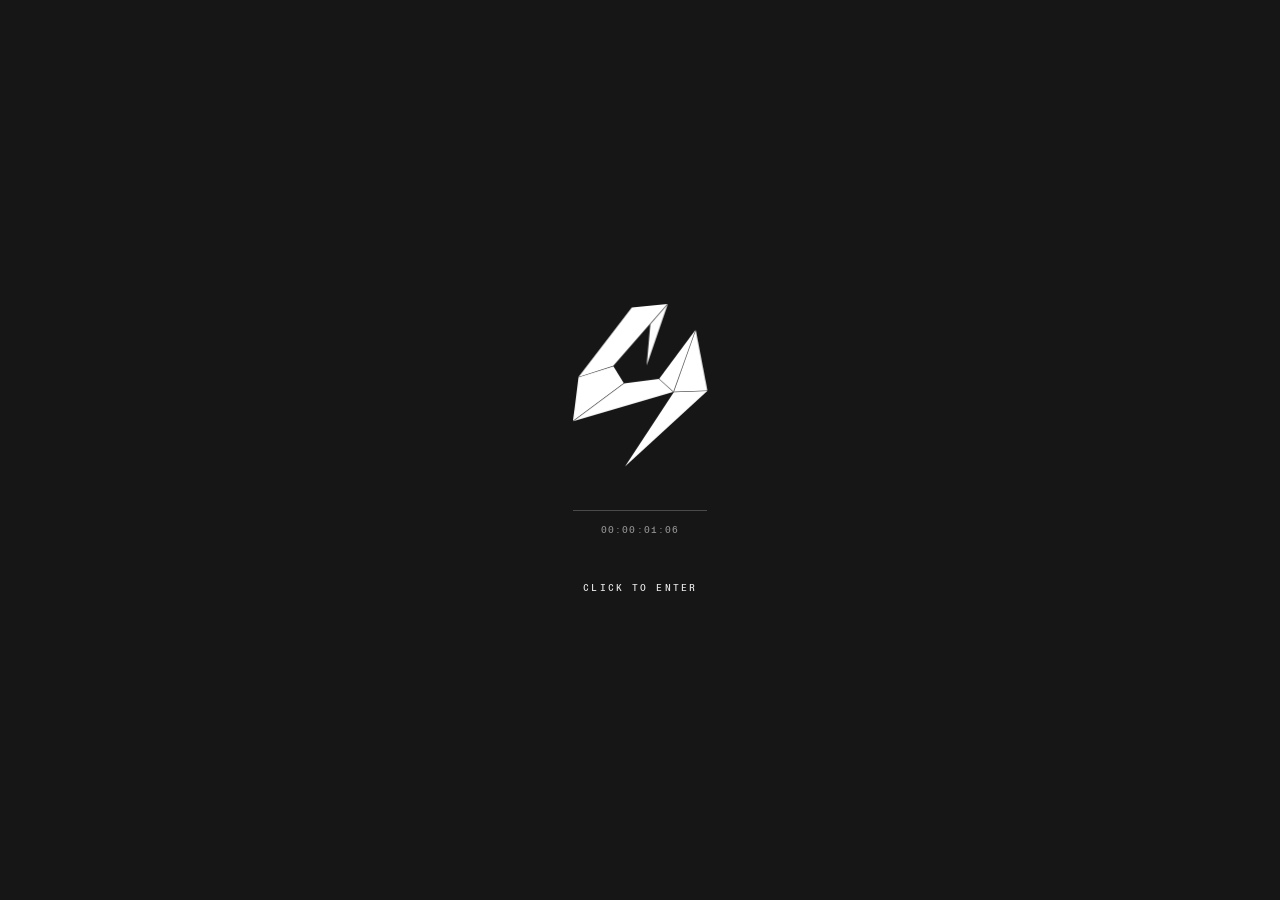
==== commit bdd8f79d: "Add files via upload" ====
--- a/work.html
+++ b/work.html
@@ -24,9 +24,8 @@
 <title>Cloud — Selected Work</title>
 <meta content="Cloud — Selected Work" name="title"/>
 <meta content="Brand films, product videos &amp; social content — selected editing and color work by Cloud." name="description"/>
-<link href="https://ik.imagekit.io" rel="preconnect"/>
+<script defer src="assets/global-HrnB0tRh.js"></script>
 <script defer src="assets/boot.js"></script>
-<script defer src="assets/global-HrnB0tRh.js"></script>
 <link href="assets/global-s0cKKLyf.css" rel="stylesheet"/>
 </head>
 <body data-barba="wrapper">
@@ -64,58 +63,58 @@
 <div class="thumbgrid__wrap">
 <div class="thumbgrid">
 <div class="thumbgrid__item pos-1">
-<div class="thumbgrid__item-img" style="background-image: url(https://ik.imagekit.io/mangdendiscovery/Colorful/1.jpg?updatedAt=1787631817253&tr=w-600,q-70,f-auto)"></div>
+<div class="thumbgrid__item-img" style="background-image: url(https://ik.imagekit.io/mangdendiscovery/Colorful/1.jpg?updatedAt=1787631817253)"></div>
 </div>
 <div class="thumbgrid__item pos-2">
-<div class="thumbgrid__item-img" style="background-image: url(https://ik.imagekit.io/mangdendiscovery/Xanh/7.jpg?updatedAt=1787631815483&tr=w-600,q-70,f-auto)"></div>
+<div class="thumbgrid__item-img" style="background-image: url(https://ik.imagekit.io/mangdendiscovery/Xanh/7.jpg?updatedAt=1787631815483)"></div>
 </div>
 <div class="thumbgrid__item pos-3">
-<div class="thumbgrid__item-img" style="background-image: url(https://ik.imagekit.io/mangdendiscovery/Pink/6.jpg?updatedAt=1787631815709&tr=w-600,q-70,f-auto)"></div>
+<div class="thumbgrid__item-img" style="background-image: url(https://ik.imagekit.io/mangdendiscovery/Pink/6.jpg?updatedAt=1787631815709)"></div>
 </div>
 <div class="thumbgrid__item pos-4">
-<div class="thumbgrid__item-img" style="background-image: url(https://ik.imagekit.io/mangdendiscovery/Don/5.jpg?updatedAt=1787631812991&tr=w-600,q-70,f-auto)"></div>
+<div class="thumbgrid__item-img" style="background-image: url(https://ik.imagekit.io/mangdendiscovery/Don/5.jpg?updatedAt=1787631812991)"></div>
 </div>
 </div>
 <div class="thumbgrid">
 <div class="thumbgrid__item pos-5">
-<div class="thumbgrid__item-img" style="background-image: url(https://ik.imagekit.io/mangdendiscovery/JTAI/Total.png?tr=w-600,q-70,f-auto)"></div>
+<div class="thumbgrid__item-img" style="background-image: url(https://ik.imagekit.io/mangdendiscovery/JTAI/Total.png)"></div>
 </div>
 <div class="thumbgrid__item pos-6">
-<div class="thumbgrid__item-img" style="background-image: url(https://ik.imagekit.io/mangdendiscovery/JTAI/05.png?tr=w-600,q-70,f-auto)"></div>
+<div class="thumbgrid__item-img" style="background-image: url(https://ik.imagekit.io/mangdendiscovery/JTAI/05.png)"></div>
 </div>
 <div class="thumbgrid__item pos-7">
-<div class="thumbgrid__item-img" style="background-image: url(https://ik.imagekit.io/mangdendiscovery/JTAI/06.png?tr=w-600,q-70,f-auto)"></div>
+<div class="thumbgrid__item-img" style="background-image: url(https://ik.imagekit.io/mangdendiscovery/JTAI/06.png)"></div>
 </div>
 <div class="thumbgrid__item pos-8">
-<div class="thumbgrid__item-img" style="background-image: url(https://ik.imagekit.io/mangdendiscovery/JTAI/082.png?tr=w-600,q-70,f-auto)"></div>
+<div class="thumbgrid__item-img" style="background-image: url(https://ik.imagekit.io/mangdendiscovery/JTAI/082.png)"></div>
 </div>
 </div>
 <div class="thumbgrid">
 <div class="thumbgrid__item pos-9">
-<div class="thumbgrid__item-img" style="background-image: url(https://ik.imagekit.io/mangdendiscovery/Apeax/ao.png?updatedAt=1788746349463&tr=w-600,q-70,f-auto)"></div>
+<div class="thumbgrid__item-img" style="background-image: url(https://ik.imagekit.io/mangdendiscovery/Apeax/ao.png?updatedAt=1788746349463)"></div>
 </div>
 <div class="thumbgrid__item pos-10">
-<div class="thumbgrid__item-img" style="background-image: url(https://ik.imagekit.io/mangdendiscovery/Apeax/nha.png?updatedAt=1788746349104&tr=w-600,q-70,f-auto)"></div>
+<div class="thumbgrid__item-img" style="background-image: url(https://ik.imagekit.io/mangdendiscovery/Apeax/nha.png?updatedAt=1788746349104)"></div>
 </div>
 <div class="thumbgrid__item pos-11">
-<div class="thumbgrid__item-img" style="background-image: url(https://ik.imagekit.io/mangdendiscovery/Apeax/tuong.png?updatedAt=1788746348733&tr=w-600,q-70,f-auto)"></div>
+<div class="thumbgrid__item-img" style="background-image: url(https://ik.imagekit.io/mangdendiscovery/Apeax/tuong.png?updatedAt=1788746348733)"></div>
 </div>
 <div class="thumbgrid__item pos-12">
-<div class="thumbgrid__item-img" style="background-image: url(https://ik.imagekit.io/mangdendiscovery/Apeax/ppf2.png?updatedAt=1788746349249&tr=w-600,q-70,f-auto)"></div>
+<div class="thumbgrid__item-img" style="background-image: url(https://ik.imagekit.io/mangdendiscovery/Apeax/ppf2.png?updatedAt=1788746349249)"></div>
 </div>
 </div>
 <div class="thumbgrid">
 <div class="thumbgrid__item pos-13">
-<div class="thumbgrid__item-img" style="background-image: url(https://ik.imagekit.io/mangdendiscovery/DMI/team?tr=w-600,q-70,f-auto)"></div>
+<div class="thumbgrid__item-img" style="background-image: url(https://ik.imagekit.io/mangdendiscovery/DMI/team)"></div>
 </div>
 <div class="thumbgrid__item pos-14">
-<div class="thumbgrid__item-img" style="background-image: url(https://ik.imagekit.io/mangdendiscovery/DMI/team2.jpg?tr=w-600,q-70,f-auto)"></div>
+<div class="thumbgrid__item-img" style="background-image: url(https://ik.imagekit.io/mangdendiscovery/DMI/team2.jpg)"></div>
 </div>
 <div class="thumbgrid__item pos-15">
-<div class="thumbgrid__item-img" style="background-image: url(https://ik.imagekit.io/mangdendiscovery/DMI/scn.png?tr=w-600,q-70,f-auto)"></div>
+<div class="thumbgrid__item-img" style="background-image: url(https://ik.imagekit.io/mangdendiscovery/DMI/scn.png)"></div>
 </div>
 <div class="thumbgrid__item pos-16">
-<div class="thumbgrid__item-img" style="background-image: url(https://ik.imagekit.io/mangdendiscovery/DMI/website.jpg?tr=w-600,q-70,f-auto)"></div>
+<div class="thumbgrid__item-img" style="background-image: url(https://ik.imagekit.io/mangdendiscovery/DMI/website.jpg)"></div>
 </div>
 </div>
 </div>
--- a/assets/global-s0cKKLyf.css
+++ b/assets/global-s0cKKLyf.css
@@ -33,7 +33,7 @@
    la script defer -> chay sau khi parse xong, co the tre hon lan ve dau tien.
    Tu tat sau 4s: JS hong hay bi tat thi trang van doc duoc, khong ket den vinh vien. */
 html::before{content:"";position:fixed;inset:0;background:#161616;z-index:2999998;pointer-events:none;
-  animation:bootSafe 1ms linear 7s forwards}
+  animation:bootSafe 1ms linear 4s forwards}
 @keyframes bootSafe{to{opacity:0;visibility:hidden}}
 html.boot-done::before{display:none}
 html.is-booting,html.is-booting body{overflow:hidden}
@@ -113,7 +113,3 @@
 .about__img img,.selected__el__img img{width:100%;height:100%;object-fit:cover;object-position:center}
 .about__img img{object-position:top}
 .selected__el__img:before{display:none}
-
-/* fade nhe khi vao trang (tu lan 2 trong phien, khong con logo) */
-@keyframes softIn{from{opacity:0}to{opacity:1}}
-html.soft-in [data-barba="container"]{animation:softIn .4s ease backwards}
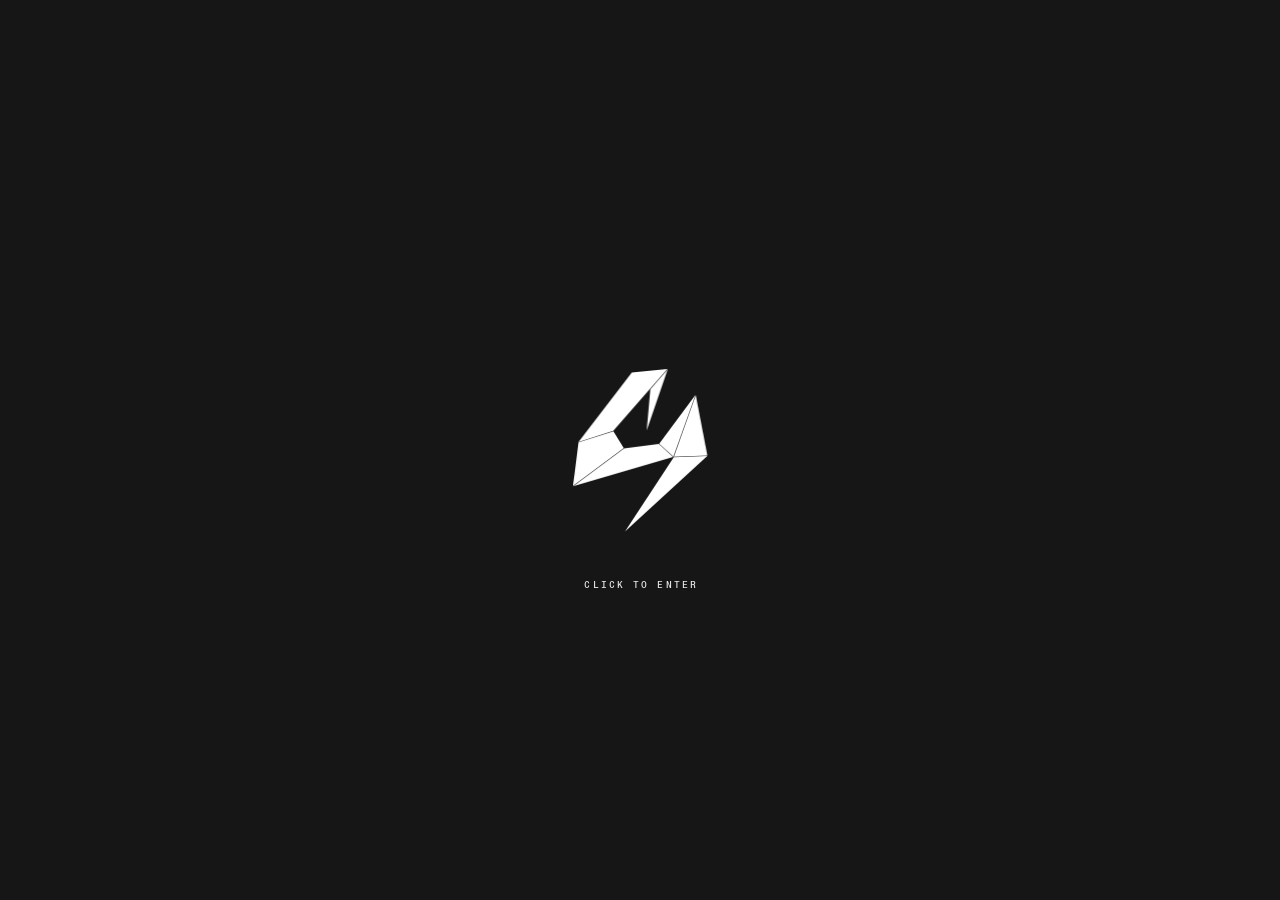
==== commit 8d4a1804: "Add files via upload" ====
--- a/work.html
+++ b/work.html
@@ -7,13 +7,13 @@
 <meta content="website" property="og:type"/>
 <meta content="https://cloud-havefun.github.io/work.html" property="og:url"/>
 <meta content="Cloud — Selected Work" property="og:title"/>
-<meta content="Brand films, product videos &amp; social content — selected editing and color work by Cloud." property="og:description"/>
+<meta content="Brand films, product videos and social content. Selected editing and color work by Cloud." property="og:description"/>
 <meta content="meta.jpg" property="og:image"/>
 <!-- Twitter -->
 <meta content="summary_large_image" property="twitter:card"/>
 <meta content="https://cloud-havefun.github.io/work.html" property="twitter:url"/>
 <meta content="Cloud — Selected Work" property="twitter:title"/>
-<meta content="Brand films, product videos &amp; social content — selected editing and color work by Cloud." property="twitter:description"/>
+<meta content="Brand films, product videos and social content. Selected editing and color work by Cloud." property="twitter:description"/>
 <meta content="meta.jpg" property="twitter:image"/>
 <link href="favicons/favicon.ico" rel="icon" sizes="32x32 48x48"/>
 <link href="favicons/apple-touch-icon.png" rel="apple-touch-icon" sizes="180x180"/>
@@ -23,7 +23,7 @@
 <!-- Google Analytics da go (ID cua template goc). -->
 <title>Cloud — Selected Work</title>
 <meta content="Cloud — Selected Work" name="title"/>
-<meta content="Brand films, product videos &amp; social content — selected editing and color work by Cloud." name="description"/>
+<meta content="Brand films, product videos and social content. Selected editing and color work by Cloud." name="description"/>
 <script defer src="assets/global-HrnB0tRh.js"></script>
 <script defer src="assets/boot.js"></script>
 <link href="assets/global-s0cKKLyf.css" rel="stylesheet"/>
@@ -198,7 +198,7 @@
 <div class="footer__credits">
 <ul class="footer__socials">
 <li class="footer__socials__el">
-<a class="text-lg text-white" data-splitting="" href="https://zalo.me/0326508150" rel="noreferrer" target="_blank">
+<a class="text-lg text-white" data-splitting="" data-zalo="" href="https://zaloapp.com/qr/p/14ocmv5q8kl5" rel="noreferrer" target="_blank">
 <span>Zalo</span>
 </a>
 </li>
--- a/assets/global-s0cKKLyf.css
+++ b/assets/global-s0cKKLyf.css
@@ -1,5 +1,5 @@
 @font-face{font-family:PP Eiko;font-weight:100;src:url(../fonts/PP-Eiko/PPEiko-Thin.woff2) format("woff2")}@font-face{font-family:PP Neue Montreal;font-weight:500;src:url(../fonts/PP-Neue-Montreal/PPNeueMontreal-Medium.woff2) format("woff2")}@font-face{font-family:PP Neue Montreal Mono;font-weight:500;src:url(../fonts/PP-Neue-Montreal-Mono/PPNeueMontrealMono-Medium.woff2) format("woff2")}.splitting .word{text-indent:0}@keyframes glitchText{0%{opacity:1;transform:translate3d(-10px,0,0) scale3d(-1,-1,1);-webkit-clip-path:polygon(0 20%,100% 20%,100% 21%,0 21%);clip-path:polygon(0 20%,100% 20%,100% 21%,0 21%)}10%{-webkit-clip-path:polygon(0 33%,100% 33%,100% 33%,0 33%);clip-path:polygon(0 33%,100% 33%,100% 33%,0 33%)}20%{-webkit-clip-path:polygon(0 44%,100% 44%,100% 44%,0 44%);clip-path:polygon(0 44%,100% 44%,100% 44%,0 44%)}35%{-webkit-clip-path:polygon(0 50%,100% 50%,100% 20%,0 20%);clip-path:polygon(0 50%,100% 50%,100% 20%,0 20%)}50%{-webkit-clip-path:polygon(0 70%,100% 70%,100% 70%,0 70%);clip-path:polygon(0 70%,100% 70%,100% 70%,0 70%)}60%{-webkit-clip-path:polygon(0 80%,100% 80%,100% 80%,0 80%);clip-path:polygon(0 80%,100% 80%,100% 80%,0 80%)}70%{-webkit-clip-path:polygon(0 50%,100% 50%,100% 55%,0 55%);clip-path:polygon(0 50%,100% 50%,100% 55%,0 55%)}80%{-webkit-clip-path:polygon(0 70%,100% 70%,100% 80%,0 80%);clip-path:polygon(0 70%,100% 70%,100% 80%,0 80%)}90%{transform:translate3d(-10px,0,0) scale3d(-1,-1,1)}to{opacity:1;transform:translateZ(0) scaleZ(1);-webkit-clip-path:polygon(0 0,100% 0,100% 100%,0% 100%);clip-path:polygon(0 0,100% 0,100% 100%,0% 100%)}}@keyframes glitchLine{0%{transform:scaleZ(1)}10%{transform:translate3d(10px,0,0)}20%{transform:translate3d(0,4px,0)}30%{transform:scale3d(.1,1.4,1) translate3d(0,-25px,0);transform-origin:100% 0%}40%{transform:scale3d(1,.3,1) translate3d(0,25px,0)}50%{transform:scale3d(.5,.3,1) translate3d(-100px,-80px,0)}60%{transform:scale3d(1,1.25,1) translate3d(10px,-5px,0)}70%{transform:scale3d(.5,.5,1) translate3d(0,20px,0)}80%{transform:translate3d(-30,10px,0) scale3d(1,.4,1);transform-origin:100% 0%}90%{transform:scale3d(1,.5,1) translate3d(0,-15px,0);transform-origin:0% 50%}to{opacity:1}}@keyframes fade{0%{opacity:0}50%{opacity:0}to{opacity:1}}:root{font-family:PP Neue Montreal,sans-serif;line-height:1.5;font-size:.8125rem;color:#6b6b6c;color-scheme:light dark;font-synthesis:none;text-rendering:optimizeLegibility;-webkit-font-smoothing:antialiased;-moz-osx-font-smoothing:grayscale}@media screen and (min-width: 768px){:root{font-size:.875rem}}*,*:after,*:before{box-sizing:border-box}body{margin:0;min-height:100vh;background:#161616;position:relative;display:flex;flex-direction:column;width:100vw;overflow-x:hidden;transition:background .3s ease}main{max-width:100vw;width:100%;margin:0 auto;padding:0 18px}@media screen and (min-width: 768px){main{padding:0 45px}}@media screen and (min-width: 1024px){main{max-width:1560px}}[data-barba=container]{min-height:100vh;display:flex;flex-direction:column}[data-title-animation]{white-space:nowrap}a{color:#919191;text-decoration:inherit;position:relative;white-space:nowrap;cursor:pointer;width:fit-content}a:hover>span:not(.word){animation:glitchText .4s linear}@media (hover: hover) and (pointer: fine){a:before{content:"";position:absolute;width:100%;height:1px;background:currentColor;top:100%;left:0;pointer-events:none;opacity:0}a:hover:before{opacity:1;animation:glitchLine .4s steps(2,start) forwards}}h1,h2,h3,h4,h5,h6{line-height:1.1;font-weight:400;margin:0}ul,ol{list-style:none;margin:0;padding:0}hr{display:block;color:transparent;background:#4a4a4a;border:none;height:1px;width:100%;position:relative;overflow:visible}hr:before,hr:after{content:"";background:url('data:image/svg+xml,<svg width="9" height="9" viewBox="0 0 9 9" fill="none" xmlns="http://www.w3.org/2000/svg"><path d="M7 4.5L0.25 8.39711L0.25 0.602885L7 4.5Z" fill="%234A4A4A"/></svg>');position:absolute;translate:0 -50%;top:50%;width:8px;height:8px}hr:before{left:0;top:calc(50% - 1px)}hr:after{rotate:180deg;right:0}img{object-fit:cover;display:block}p{margin:0}*{scrollbar-width:thin;scrollbar-color:#4A4A4A #1B1B1B}*::-webkit-scrollbar{width:12px}*::-webkit-scrollbar-track{background:#1b1b1b}*::-webkit-scrollbar-thumb{background-color:#4a4a4a;border-radius:50px;border:3px solid #1B1B1B}.serif{font-family:PP Eiko}.sans{font-family:PP Neue Montreal}.mono{font-family:PP Neue Montreal Mono;color:#919191}.uppercase{text-transform:uppercase}.h1{font-size:2.3rem}@media screen and (min-width: 370px){.h1{font-size:2.5rem}}@media screen and (min-width: 402px){.h1{font-size:2.9230769231rem}}@media screen and (min-width: 1024px){.h1{font-size:4.57142857rem}}@media screen and (min-width: 1280px){.h1{font-size:6.142857rem}}.h2{font-size:2.9230769231rem}@media screen and (min-width: 1024px){.h2{font-size:4.3571428571rem}}.h3{font-size:1.6923076923rem}@media screen and (min-width: 1024px){.h3{font-size:2.125rem}}@media screen and (min-width: 1024px){.h4{font-size:1.125rem}}.text-sm{font-size:.7692307692rem}@media screen and (min-width: 768px){.text-sm{font-size:.6875rem}}.text-lg{font-size:1.2307692308rem}.text-white{color:#fff}.text-grey-3{color:#919191}.align-left{text-align:left}.align-center{text-align:center}.align-right{text-align:right}.align-justify{text-align:justify}.text-indent{text-indent:50px}.flex{display:flex}.justify-between{justify-content:space-between}.block{display:block}.max-w-sm{width:71.1627906977vw;max-width:306px;margin:0 auto}.max-w-lg{max-width:1290px;margin:0 auto}.max-h-screen{height:100vh;overflow:hidden}.my-50{margin-top:50px;margin-bottom:50px}body{--button-border-radius: 40px;--button-bg: transparent;--button-stroke: #000;--button-stroke-width: 1px;--button-text: #000;--button-bg-hover: #d8d4cf;--button-stroke-hover: #000;--button-stroke-width-hover: 1px;--button-text-hover: #fff;--cursor-stroke: #fff;--cursor-fill: #fff;--cursor-stroke-width: 1px;--button-filler: #000;--color-bg: #ccc}.button{cursor:pointer;overflow:hidden;display:flex;align-items:center;justify-content:center;padding:7px 30px;border:1px solid #6B6B6C;border-radius:5px;transition:all .3s ease}.button:before{display:none}.button:focus,.button:hover{background:#fff;color:#000}.button:focus,.button--hover{outline:none;border-width:var(--button-stroke-width-hover);border-color:var(--button-stroke-hover);color:var(--button-text-hover)}.button__filler{background:var(--button-filler);position:absolute;width:150%;height:200%;border-radius:50%;top:-50%;left:-25%;transform:translate3d(0,75%,0)}.button__text,.button__text-inner{display:flex;align-items:center;justify-content:center;width:100%;height:100%}.button .whitespace{width:5px}.badge{color:var(--White, #fff);text-align:right;font-family:PP Neue Montreal;font-size:8px;font-style:normal;font-weight:500;line-height:normal;position:absolute;top:0;right:0;translate:8px -75%}.list{display:flex;flex-direction:column;margin-bottom:25px}@media screen and (min-width: 768px){.list{margin-bottom:30px}}.list:has(.list__el__wrapper:hover) .list__el__wrapper:not(.list__el__wrapper:hover){opacity:.5}.list__el{opacity:0;position:relative}.list__el__wrapper{position:relative;display:grid;grid-template-columns:70px 1fr 30px;row-gap:15px;padding:15px 0 28px;opacity:1;transition:opacity .3s ease}@media screen and (min-width: 1024px){.list__el__wrapper{display:grid;grid-template-columns:repeat(12,1fr);column-gap:20px;row-gap:0;padding:10px 0 26px}}@media screen and (min-width: 1024px) and (min-height: 990px){.list__el__wrapper{padding:2.222222222vh 0 3.703703704vh}}.list__el__arrow{font-size:1.6923076923rem;font-size:2.6153846154rem;line-height:1;font-family:PP Eiko;color:#fff;grid-area:2/3/3/4;justify-self:end;align-self:center}@media screen and (min-width: 1024px){.list__el__arrow{font-size:2.125rem}}@media screen and (min-width: 1024px){.list__el__arrow{grid-area:1/12/2/13}}.list__el__title{order:2;font-size:1.8461538462rem;line-height:1.2;display:flex;justify-content:space-between;align-items:center;grid-area:2/1/3/3}.list__el__title>span{--triangle-opacity: 0;display:block}.list__el__title>span:after{content:url('data:image/svg+xml,<svg width="8" height="6" viewBox="0 0 8 6" fill="none" xmlns="http://www.w3.org/2000/svg"><path d="M4 0L7.4641 6H0.535898L4 0Z" fill="white"/></svg>');display:inline;margin-left:8px;opacity:var(--triangle-opacity);position:absolute}@media screen and (min-width: 1024px){.list__el__title>span:after{margin-left:18px}}@media screen and (min-width: 430px){.list__el__title{font-size:2.2307692308rem}}@media screen and (min-width: 1024px){.list__el__title{font-size:3.428571rem;grid-area:1/3/2/9}}@media screen and (min-width: 1536px){.list__el__title{font-size:2.9230769231rem}}@media screen and (min-width: 1536px) and (min-width: 1024px){.list__el__title{font-size:4.3571428571rem}}.list__el__link{position:absolute;width:100%;height:100%;top:0;left:0;overflow:hidden;white-space:nowrap;text-indent:-2000%;z-index:90}.list__el__link:before{content:none}.list__el hr{position:absolute;bottom:0;left:0;width:100%}.list__el p{align-self:center}@media screen and (min-width: 1024px){.list__el p:not(.list__el__cats):not(.list__el__arrow){grid-area:1/2/2/3}}.list__el__cats{grid-area:1/2/2/4;text-align:right}@media screen and (min-width: 1024px){.list__el__cats{grid-area:1/9/2/11}}.list__el:hover *,.list__el:focus *{opacity:1}.list__el:first-child .list__el__wrapper{padding-top:0}.list__el:last-child hr{display:none}.header{position:fixed;z-index:1000;top:0;left:50%;translate:-50% 0;width:100%;max-width:1580px;padding:20px 18px 0;display:flex;justify-content:flex-end;mix-blend-mode:difference;transition:all .3s ease}@media screen and (min-width: 768px){.header{padding:20px 45px 0}}@media screen and (min-width: 1024px){.header{padding:33px 90px;max-width:1560px}}.header__baseline{display:none}@media screen and (min-width: 1024px){.header__baseline{display:flex;gap:5px;align-items:center;position:absolute;top:50%;left:90px;translate:0 -50%;scale:1.2;transform-origin:left}.header__baseline svg{margin-left:2px}}.header__logo{position:absolute;top:20px;left:50%;translate:-50% 0;width:26px;height:32px;transition:all .3s ease}.header__logo:before{display:none}.header__logo svg{fill:#fff}@media screen and (min-width: 1024px){.header__logo{top:50%;translate:-50% -50%}}.header__nav{display:flex;align-items:center}.header__nav__list{margin-top:16px;display:flex;flex-direction:column;align-items:flex-end;gap:20px}@media screen and (min-width: 1024px){.header__nav__list{flex-direction:row;gap:40px;margin-top:0;align-items:center}}@media screen and (min-width: 1280px){.header__nav__list{gap:90px}}.header__nav__el a{color:#fff;margin-right:12px}.header__nav__el .button{border:0;padding:0}.header__nav__el .button:hover{background:transparent;color:#fff}@media screen and (min-width: 1024px){.header__nav__el a{margin:0}.header__nav__el .button{cursor:pointer;overflow:hidden;display:flex;align-items:center;justify-content:center;padding:7px 30px;border:1px solid #6B6B6C;border-radius:5px;transition:all .3s ease}.header__nav__el .button:before{display:none}.header__nav__el .button:focus,.header__nav__el .button:hover{background:#fff;color:#000}.header__nav__el .button:focus,.header__nav__el .button--hover{outline:none;border-width:var(--button-stroke-width-hover);border-color:var(--button-stroke-hover);color:var(--button-text-hover)}.header__nav__el .button__filler{background:var(--button-filler);position:absolute;width:150%;height:200%;border-radius:50%;top:-50%;left:-25%;transform:translate3d(0,75%,0)}.header__nav__el .button__text,.header__nav__el .button__text-inner{display:flex;align-items:center;justify-content:center;width:100%;height:100%}.header__nav__el .button .whitespace{width:5px}.header__nav__el:first-child{margin-right:20px}}@media screen and (min-width: 1024px) and (min-width: 1024px){.header__nav__el:first-child{margin-right:10px}}.header--hidden{translate:-50% -100%}.section{max-width:1560px;margin:0 auto}.footer{margin:20px 18px 50px;border:1px solid #4A4A4A;border-radius:10px;padding:40px 40px 30px;width:calc(100% - 36px);position:relative;z-index:5}@media screen and (min-width: 768px){.footer{margin:20px auto 50px;max-width:calc(100vw - 90px)}}@media screen and (min-width: 1024px){.footer{display:flex;flex-wrap:wrap;row-gap:90px;width:calc(100vw - 90px);max-width:1560px}}@media screen and (min-width: 1280px){.footer{padding:86px 132px 40px}}@media screen and (min-width: 1024px){.footer__content{width:50%}}.footer__title{--triangle-opacity: 0;font-size:2.4615384615rem;line-height:1.1;margin-bottom:20px;max-width:290px}.footer__title:after{content:url('data:image/svg+xml,<svg width="8" height="6" viewBox="0 0 8 6" fill="none" xmlns="http://www.w3.org/2000/svg"><path d="M4 0L7.4641 6H0.535898L4 0Z" fill="white"/></svg>');display:inline;opacity:var(--triangle-opacity)}@media screen and (min-width: 430px){.footer__title{font-size:3.3076923077rem;max-width:400px}}@media screen and (min-width: 1024px){.footer__title{font-size:3.7857142857rem;margin-bottom:34px;line-height:1.0377358491}}.footer__mail{margin-bottom:40px}@media screen and (min-width: 1024px){.footer__mail{display:flex;flex-direction:column;align-items:flex-end;width:50%;align-self:end;margin-bottom:0}}.footer__cta{margin:50px 0 10px;display:block;font-size:1.5384615385rem}.footer__cta>span{margin-right:7px}@media screen and (min-width: 430px){.footer__cta{margin-bottom:30px;font-size:2rem}}@media screen and (min-width: 1024px){.footer__cta{font-size:1.6923076923rem}}@media screen and (min-width: 1024px) and (min-width: 1024px){.footer__cta{font-size:2.125rem}}.footer__time{display:flex;gap:13px;align-items:center;line-height:1}.footer__socials{width:100%;display:flex;justify-content:space-between;margin-bottom:50px}@media screen and (min-width: 1280px){.footer__socials{order:2;margin-bottom:0;max-width:436px}.footer__socials a{font-size:inherit}}.footer__credits{border-top:1px solid #4A4A4A;padding-top:20px;display:flex;flex-wrap:wrap;justify-content:space-between;align-items:flex-end;position:relative}@media screen and (min-width: 1024px){.footer__credits{width:100%}}@media screen and (min-width: 1280px){.footer__credits{flex-wrap:nowrap;align-items:center;justify-content:center;padding-top:33px;height:70px}}@media screen and (min-width: 1280px){.footer__credits p{order:3;position:absolute;right:0}}.footer__logo{width:26px;height:32px;flex:none;fill:#fff;transition:all .3s ease}.footer__logo:before{content:none}@media screen and (min-width: 1280px){.footer__logo{position:absolute;left:0}}.footer--secondary{margin:auto auto 0;border-bottom:0;border-radius:10px 10px 0 0;padding:19px 41px 8px}@media screen and (min-width: 1024px){.footer--secondary{padding:0;height:5.5vh;display:grid;grid-template-columns:repeat(12,1fr);column-gap:20px;row-gap:0;height:48.8833px}}.footer--secondary .footer__credits{border-top:0;padding:0;height:auto;align-items:center}@media screen and (min-width: 1024px){.footer--secondary .footer__credits{display:grid;grid-column:1/-1;grid-template-columns:subgrid}}.footer--secondary .footer__credits>p{width:100%}@media screen and (min-width: 1024px){.footer--secondary .footer__credits>p{text-align:right;grid-area:1/9/2/-2}}.footer--secondary .footer__socials{margin:0 auto 18px;max-width:436px}.footer--secondary .footer__socials a{font-size:1.07692308rem}@media screen and (min-width: 1024px){.footer--secondary .footer__socials{margin:0;grid-area:1/2/2/6}}.time span:nth-of-type(2){animation:blink 2s steps(2,start) infinite;margin:0 -1px}@keyframes blink{to{visibility:hidden}}.thumbgrid{grid-area:1/-1;width:100%;display:grid;grid-template-columns:repeat(100,1%);grid-template-rows:repeat(100,1%)}.thumbgrid__wrap{position:fixed;z-index:50;display:grid;pointer-events:none;width:100%;height:100%;top:0;left:0}.thumbgrid__item{opacity:0;grid-area:var(--grid-row)/var(--grid-column);aspect-ratio:var(--ar,1.3333);width:min(18vw,calc(13.5vw * var(--ar,1.3333)))}.thumbgrid--current .thumbgrid__item{opacity:1}.pos-1{--grid-row: 10;--grid-column: 1}.pos-2{--grid-row: 30;--grid-column: 50}.pos-3{--grid-row: 55;--grid-column: 75}.pos-4{--grid-row: 70;--grid-column: 5}.pos-5{--grid-row: 5;--grid-column: 75}.pos-6{--grid-row: 34;--grid-column: 3}.pos-7{--grid-row: 10;--grid-column: 47}.pos-8{--grid-row: 67;--grid-column: 17}.pos-9{--grid-row: 36;--grid-column: 11}.pos-10{--grid-row: 12;--grid-column: 70}.pos-11{--grid-row: 46;--grid-column: 75}.pos-12{--grid-row: 75;--grid-column: 16}.pos-13{--grid-row: 25;--grid-column: 1}.pos-14{--grid-row: 60;--grid-column: 60}.pos-15{--grid-row: 15;--grid-column: 75}.pos-16{--grid-row: 53;--grid-column: 6}.pos-17{--grid-row: 70;--grid-column: 5}.pos-18{--grid-row: 70;--grid-column: 50}.pos-19{--grid-row: 10;--grid-column: 20}.pos-20{--grid-row: 35;--grid-column: 70}.pos-21{--grid-row: 55;--grid-column: 75}.pos-22{--grid-row: 75;--grid-column: 50}.pos-23{--grid-row: 10;--grid-column: 70}.pos-24{--grid-row: 20;--grid-column: 5}.pos-25{--grid-row: 45;--grid-column: 60}.pos-26{--grid-row: 70;--grid-column: 1}.pos-27{--grid-row: 70;--grid-column: 85}.pos-28{--grid-row: 5;--grid-column: 19}.pos-29{--grid-row: 25;--grid-column: 75}.pos-30{--grid-row: 45;--grid-column: 10}.pos-31{--grid-row: 60;--grid-column: 55}.pos-32{--grid-row: 80;--grid-column: 25}.pos-33{--grid-row: 57;--grid-column: 62}.pos-34{--grid-row: 13;--grid-column: 10}.pos-35{--grid-row: 5;--grid-column: 55}.pos-36{--grid-row: 74;--grid-column: 3}.thumbgrid__item-img{width:100%;height:100%;background-size:contain;background-repeat:no-repeat;background-position:center;border-radius:10px}canvas.background{position:fixed;height:100vh;width:100vw;z-index:-1}[data-image] img{object-position:center;height:100%;width:100%}[data-image][data-image-loaded] img{visibility:hidden;pointer-events:none;position:absolute;width:auto;height:auto}.loading{position:fixed;width:100vw;height:100vh;background:#161616;z-index:1000000;display:flex;justify-content:center;align-items:center;transition:translate 3s ease .3s,opacity .3s ease .7s}.loading p{text-transform:uppercase;font-size:.6875rem}.loading__content{width:57.73694391%;display:flex;justify-content:space-between;align-items:center;gap:30px}.loading__content p{color:#919191;font-size:1rem}.loading__logo{width:11.72529313%;min-width:50px;height:auto;aspect-ratio:730/883;fill:#fff;opacity:0}.transition{position:fixed;width:100vw;height:100vh;z-index:5000000;background:#fff;width:100%;height:100%;top:0;left:0;transform-origin:center top;translate:0 100%}.transition--animated{animation:transition 1.6s cubic-bezier(.76,0,.24,1)}.transition--animated-enter{animation:transition 1.6s cubic-bezier(.76,0,.24,1);animation-direction:reverse}@keyframes transition{0%{translate:0 100%;scale:1}to{translate:0 0;scale:1 0}}html.is-changing .transition-fade{transition:opacity .25s;opacity:1}html.is-animating .transition-fade{opacity:0}.intro{height:100vh;padding-top:29.1576673866vh;display:flex;flex-direction:column}.intro__baseline{display:flex;justify-content:space-between;gap:5px;width:100%;max-width:78.461538%;margin:0 auto 95px}@media screen and (min-width: 1024px){.intro__baseline{grid-area:1/2/2/8;display:grid;grid-template-columns:subgrid;justify-content:unset;max-width:none;margin:0;gap:20px}.intro__baseline span{align-self:center}.intro__baseline span:nth-child(1){grid-area:1/1/2/4}.intro__baseline span:nth-child(2){grid-area:1/4/2/8}}.intro__text{line-height:1.2307692308;max-width:78.461538%;margin:0 auto 95px}.intro__text a{margin-right:10px}@media screen and (min-width: 1024px){.intro__text{height:fit-content;max-width:none;width:100%;line-height:1.2142857143;margin:0;grid-area:1/9/2/12}}.intro__title{max-width:390px;width:100%;margin:0 auto;position:relative}.intro__title span{line-height:1}.intro__title>span:last-child{display:flex;justify-content:flex-end;position:relative}.intro__title>span:last-child>span>span:first-child{visibility:hidden;display:flex;gap:7px;white-space:break-spaces}.intro__title>span:last-child>span>span:last-child{--triangle-opacity: 0;display:flex;gap:7px;translate:0 -2px;width:fit-content;position:absolute;top:0}.intro__title>span:last-child>span>span:before,.intro__title>span:last-child>span>span:after{content:url('data:image/svg+xml,<svg width="8" height="6" viewBox="0 0 8 6" fill="none" xmlns="http://www.w3.org/2000/svg"><path d="M4 0L7.4641 6H0.535898L4 0Z" fill="white"/></svg>');display:block;opacity:var(--triangle-opacity)}@media screen and (min-width: 768px){.intro__title{max-width:450px}}@media screen and (min-width: 1024px){.intro__title{max-width:675px;margin:20vh 0 0;grid-area:2/2/3/11}}@media screen and (min-width: 1280px){.intro__title{max-width:900px}}.intro__socials{flex:1;display:flex;justify-content:space-between;align-items:flex-end;margin-bottom:30px}@media screen and (min-width: 1024px){.intro__socials{grid-area:3/5/4/9}.intro__socials a{font-size:inherit}}@media screen and (min-width: 1024px){.intro{padding-top:27.314815vh;display:grid;grid-template-columns:repeat(12,1fr);column-gap:20px;grid-auto-rows:min-content;grid-template-rows:auto auto 1fr}}.about{margin:clamp(90px,9.375vw,180px) 0 90px}@media screen and (min-width: 1024px){.about{display:grid;grid-template-columns:repeat(12,1fr);column-gap:20px;grid-auto-rows:min-content}}@media screen and (min-width: 1024px){.about h2{grid-area:1/2/2/3}}.about__text{margin:50px auto;width:100%;max-width:78.461538%;line-height:1.2307692308}@media screen and (min-width: 1024px){.about__text{margin:0;grid-area:1/9/2/12;max-width:none;line-height:1.2142857143}}.about__img{border-radius:10px;width:100%;max-width:78.461538%;overflow:hidden;position:relative;margin:0 auto;aspect-ratio:var(--ar,306/373)}.about__img img{object-position:top}.about__img:before{content:"";width:100%;height:100%;top:0;left:0;position:absolute;background:#4a4a4a;mix-blend-mode:hard-light;opacity:.5}@media screen and (min-width: 1024px){.about__img{max-width:none;grid-area:1/5/2/8}}.skills{margin:90px 0 clamp(90px,9.375vw,180px)}@media screen and (min-width: 1024px){.skills{display:grid;grid-template-columns:repeat(12,1fr);column-gap:20px;grid-auto-rows:min-content;margin:90px auto clamp(90px,9.375vw,180px)}}@media screen and (min-width: 1024px){.skills h2{grid-area:1/2/2/3}}.skills__content{margin:50px auto;max-width:78.461538%}.skills__content>span:not(.word){color:#fff}@media screen and (min-width: 1024px){.skills__content{margin:0;max-width:unset;width:100%;grid-area:1/5/2/12}}.selected{margin:clamp(90px,9.375vw,180px) auto;max-width:1560px}@media screen and (min-width: 1024px){.selected{display:grid;grid-template-columns:repeat(12,1fr);grid-auto-rows:min-content;grid-template-rows:minmax(97px,8.981481481vh) minmax(173px,16.01851852vh) minmax(579px,53.61111111vh) minmax(79px,7.314814815vh) minmax(150px,13.88888889vh) minmax(85px,7.87037037vh) minmax(491px,45.46296296vh) minmax(150px,13.88888889vh) minmax(96px,8.888888889vh);column-gap:20px;row-gap:0}}.selected__title{display:flex;gap:10px;flex-wrap:wrap;margin-bottom:50px}.selected__title>span:first-child{position:relative}.selected__title>span:first-child>span:first-child{visibility:hidden}.selected__title>span:first-child>span:last-child{position:absolute;left:0;top:0;width:fit-content;white-space:nowrap}.selected__title>span:nth-child(2){--triangle-opacity: 0;display:flex;gap:7px;justify-content:flex-end}.selected__title>span:nth-child(2):after{content:url('data:image/svg+xml,<svg width="8" height="6" viewBox="0 0 8 6" fill="none" xmlns="http://www.w3.org/2000/svg"><path d="M4 0L7.4641 6H0.535898L4 0Z" fill="white"/></svg>');display:block;opacity:var(--triangle-opacity)}@media screen and (min-width: 1024px){.selected__title{grid-area:2/2/3/7;width:fit-content}}.selected__list{display:flex;flex-direction:column;gap:70px}@media screen and (min-width: 768px){.selected__list{display:grid;grid-template-columns:repeat(2,minmax(0,1fr));column-gap:30px;row-gap:70px}}@media screen and (min-width: 1024px){.selected__list{grid-area:1/1/-1/span 12;grid-template-columns:subgrid;grid-template-rows:subgrid;column-gap:20px;row-gap:0}}.selected__el{display:flex;flex-direction:column-reverse;border-bottom:1px solid #4A4A4A;padding:0 0 10px;position:relative;max-width:100%}@media screen and (min-width: 1024px){.selected__el{padding:0}.selected__el:nth-child(1){grid-area:3/1/5/8}.selected__el:nth-child(2){grid-area:1/9/4/13}.selected__el:nth-child(3){grid-area:7/1/10/6}.selected__el:nth-child(4){grid-area:6/7/8/13}}.selected__el__title{font-size:2.2307692308rem;display:flex;justify-content:space-between;align-items:center;margin-top:20px}.selected__el__title>span{transition:all .3s ease}.selected__el__title>span:nth-child(2){font-size:1.6923076923rem;font-size:2.6153846154rem;font-family:PP Eiko}@media screen and (min-width: 1024px){.selected__el__title>span:nth-child(2){font-size:2.125rem}}@media screen and (min-width: 1024px){.selected__el__title{margin-top:0;height:70px;align-items:flex-end;padding-bottom:15px}}.selected__el__img{border-radius:10px;overflow:hidden;width:100%;height:300px;position:relative}.selected__el__img:before{content:"";width:100%;height:100%;top:0;left:0;position:absolute;background:#4a4a4a;mix-blend-mode:hard-light;opacity:.5}@media screen and (min-width: 1024px){.selected__el__img{height:100%}}.selected__el__content{flex:1;display:flex;flex-direction:column;justify-content:flex-end}.selected__el__data{height:30px;display:flex;justify-content:space-between;align-items:flex-end}.selected__el__link{position:absolute;top:0;left:0;width:100%;height:100%;overflow:hidden;white-space:nowrap;text-indent:-2000%;z-index:100}.selected__el__link:before{display:none}.selected__el canvas{z-index:200;position:relative}.works{padding-top:184px}@media screen and (min-width: 1024px){.works{padding-top:14.25925926vh}}.works h1{clip:rect(0 0 0 0);clip-path:inset(50%);height:1px;overflow:hidden;position:absolute;white-space:nowrap;width:1px}.work-details{padding-top:184px;padding-bottom:33px;display:grid;grid-template-columns:repeat(4,1fr);column-gap:20px;flex:1}.work-details+.footer--secondary{margin-top:0}.work-details__body{margin-bottom:6px;grid-area:3/1/4/-1;z-index:20}.work-details__body h1{--triangle-opacity: 0;font-size:2.2307692308rem;margin-bottom:16px;margin-right:36px}.work-details__body h1:after{content:url('data:image/svg+xml,<svg width="8" height="6" viewBox="0 0 8 6" fill="none" xmlns="http://www.w3.org/2000/svg"><path d="M4 0L7.4641 6H0.535898L4 0Z" fill="white"/></svg>');display:inline;margin-left:8px;position:absolute;opacity:var(--triangle-opacity)}@media screen and (min-width: 1024px){.work-details__body h1:after{margin-left:18px}}@media screen and (min-width: 1024px){.work-details__body h1{font-size:3.42857143rem;grid-column:1/7;margin-bottom:0}}@media screen and (min-width: 1280px){.work-details__body h1{font-size:3.8571428571rem}}@media screen and (min-width: 1536px){.work-details__body h1{font-size:4.3571428571rem}}.work-details__body p{line-height:1.2307692308;max-width:280px;width:100%;margin:0 auto 24px}@media screen and (min-width: 1024px){.work-details__body p{grid-column:7/10;margin-bottom:0;max-width:250px;line-height:1.2142857143}}@media screen and (min-width: 1280px){.work-details__body p{max-width:280px}}@media screen and (min-width: 1536px){.work-details__body p{grid-column:7/9}}.work-details__body a{text-align:right;width:100%;font-size:1.0769230769rem;display:flex;align-items:center;gap:8px;justify-content:flex-end;width:fit-content;margin-left:auto}@media screen and (min-width: 768px){.work-details__body a{font-size:1rem}}@media screen and (min-width: 1024px){.work-details__body a{grid-column:10/11}}@media screen and (min-width: 768px){.work-details__body{margin-bottom:3.240740741vh}}@media screen and (min-width: 1024px){.work-details__body{display:grid;grid-column:2/-2;grid-template-columns:subgrid;align-items:center}}@media screen and (min-width: 2000px){.work-details__body{margin-bottom:5vh}}.work-details__gallery{grid-area:1/1/2/-1;margin-bottom:20px;z-index:10}.work-details__gallery__container{height:292px;border-radius:10px;position:relative}.work-details__gallery__container canvas{width:100%;height:100%;position:absolute;top:50%;left:50%;translate:-50% -50%}@media screen and (min-width: 1024px){.work-details__gallery__container{height:100%;width:100vw;left:50%;translate:-50% 0;position:absolute;margin-bottom:0;border-radius:0}}.work-details__gallery__nav{height:5px;width:73px;margin:0 auto;border-radius:10px}@media screen and (min-width: 1024px){.work-details__gallery__nav{left:50%;bottom:0;translate:-50% calc(100% + 20px);position:absolute}}@media screen and (min-width: 1024px){.work-details__gallery{height:45vh;position:relative}}.work-details hr{grid-area:4/1/5/-1}.work-details__header{grid-area:2/1/3/-1;margin-bottom:20px;display:flex;justify-content:space-between}.work-details__header p{font-size:.76923077rem;line-height:1}.work-details__header p:nth-child(1){margin-bottom:5px}@media screen and (min-width: 428px){.work-details__header p:nth-child(1){margin-bottom:0}}@media screen and (min-width: 1024px){.work-details__header p:nth-child(1){grid-column:1/3}}.work-details__header p:nth-child(2){text-align:right}@media screen and (min-width: 1024px){.work-details__header p:nth-child(2){grid-column:-6/-1}}@media screen and (min-width: 428px){.work-details__header{display:flex;flex-wrap:wrap;justify-content:space-between}}@media screen and (min-width: 768px){.work-details__header{margin-bottom:5.740740741vh}}@media screen and (min-width: 1024px){.work-details__header{display:grid;grid-column:2/-2;grid-template-columns:subgrid}}@media screen and (min-width: 1280px){.work-details__header{margin-bottom:5.740740741vh}}.work-details__footer{grid-area:5/1/6/-1;margin-top:33px}.work-details__footer>a{font-size:1.0769230769rem;display:block;margin:0 auto;text-align:center}@media screen and (min-width: 1024px){.work-details__footer>a{grid-column:-3/-2;justify-self:flex-end;width:fit-content;font-size:1rem;margin:0}}@media screen and (min-width: 768px){.work-details__footer{margin-top:6.944444444vh}}@media screen and (min-width: 1024px){.work-details__footer{margin-top:0;display:grid;grid-column:1/-1;grid-template-columns:subgrid;align-items:center;height:100%;align-self:stretch}}.work-details__nav{--lines-opacity: 0;display:flex;justify-content:space-between;align-items:center;gap:14px;margin-bottom:33px}.work-details__nav>a,.work-details__nav>span{font-size:.8461538462rem;display:inline-block}@media screen and (min-width: 1024px){.work-details__nav>a,.work-details__nav>span{font-size:.7857142857rem}}.work-details__nav__prev{order:1}.work-details__nav__next{order:5}.work-details__nav ul{display:grid;grid-template-columns:repeat(4,1fr);column-gap:16px;row-gap:25px;order:3;margin:0 12px}@media screen and (max-width: 360px){.work-details__nav ul{column-gap:8px;margin:0 6px}.work-details__nav{gap:8px}}.work-details__nav ul li{height:14px}.work-details__nav ul li a,.work-details__nav ul li span{white-space:nowrap;font-size:.8461538462rem;line-height:1}@media screen and (min-width: 1024px){.work-details__nav ul li a,.work-details__nav ul li span{font-size:.7857142857rem}}@media screen and (min-width: 768px){.work-details__nav ul li{height:auto}}@media screen and (min-width: 768px){.work-details__nav ul{display:flex}}.work-details__nav:before,.work-details__nav:after{content:"";width:100%;height:1px;background:#4a4a4a;opacity:var(--lines-opacity)}.work-details__nav:before{order:2}.work-details__nav:after{order:4}@media screen and (min-width: 1024px){.work-details__nav{grid-column:3/9;margin-bottom:0}}@media screen and (min-width: 768px){.work-details{padding-bottom:6.944444444vh}}@media screen and (min-width: 1024px){.work-details{padding-top:12.314815vh;padding-bottom:0;display:grid;grid-template-columns:repeat(12,1fr);column-gap:20px;grid-auto-rows:min-content;height:calc(100vh - 48.8833px);grid-auto-rows:auto;grid-template-rows:repeat(4,min-content)}}@media screen and (max-height: 600px) and (min-width: 768px){.work-details--big-title .work-details__body{margin-bottom:10px}.work-details--big-title .work-details__body h1{font-size:3rem}.work-details--big-title .work-details__body .work-details__description{font-size:.95rem}.work-details--big-title .work-details__gallery,.work-details--big-title .work-details__header{margin-bottom:10px}}@media screen and (max-height: 805px) and (min-width: 768px){.work-details--big-title .work-details__body h1{font-size:3rem}.work-details--big-title .work-details__body .work-details__description{font-size:.95rem}}body{overscroll-behavior-y:none}[data-barba-namespace=design-lab]{height:100%;left:0;position:fixed;top:0;-webkit-user-select:none;user-select:none;width:100%;-moz-osx-font-smoothing:grayscale;-webkit-font-smoothing:antialiased;overscroll-behavior-y:none}.lab{height:100vh;overflow:hidden;max-width:none}@media screen and (min-width: 1024px){.lab{padding:0}}.lab__content{position:absolute;z-index:5;top:50%;left:50%;translate:-50% -50%}@media screen and (min-width: 1024px){.lab__content{top:40.55555556vh;left:16.25vw;translate:0}}.lab__title{display:flex;justify-content:center;gap:19px;margin-bottom:18px;--triangle-opacity: 0}.lab__title>span:nth-child(2){display:flex;gap:7px;justify-content:flex-end}.lab__title>span:nth-child(2):after{content:url('data:image/svg+xml,<svg width="8" height="6" viewBox="0 0 8 6" fill="none" xmlns="http://www.w3.org/2000/svg"><path d="M4 0L7.4641 6H0.535898L4 0Z" fill="white"/></svg>');display:block;opacity:var(--triangle-opacity)}@media screen and (min-width: 1024px){.lab__title>span:nth-child(2){justify-content:flex-start}}.lab__text{line-height:1.2307692308;margin:0}@media screen and (min-width: 1024px){.lab__text{translate:15% 0;max-width:375px;line-height:1.2142857143;translate:56.33621798% 0}}.lab__gallery{position:relative;visibility:hidden;display:flex;flex-direction:column;gap:80px;padding:40px 0}@media screen and (min-width: 768px){.lab__gallery{flex-direction:row;flex-wrap:wrap}}@media screen and (min-width: 1024px){.lab__gallery{display:block;gap:0;padding:0;height:235.74074074vh}}.lab__gallery__figure{border-radius:10px;overflow:hidden;margin:0;aspect-ratio:4/3}@media screen and (min-width: 768px){.lab__gallery__figure{width:40%}.lab__gallery__figure:nth-child(2n){translate:0 -50%}}@media screen and (min-width: 1024px){.lab__gallery__figure{position:absolute}.lab__gallery__figure:nth-child(1){width:19.53125vw;height:14.6875vw;max-width:978px;max-height:736px;top:6.759259259vh;left:16.25vw;translate:0}.lab__gallery__figure:nth-child(2){width:12.70833333vw;height:9.479166667vw;max-width:637px;max-height:475px;top:10.18518519vh;left:43.64583333vw}.lab__gallery__figure:nth-child(3){width:26.40625vw;height:19.79166667vw;max-width:1322px;max-height:991px;top:-5vh;right:9.375vw}.lab__gallery__figure:nth-child(4){width:19.53125vw;height:14.6875vw;max-width:978px;max-height:736px;top:37.96296296vh;right:23.07291667vw}.lab__gallery__figure:nth-child(5){width:26.40625vw;height:19.79166667vw;max-width:1322px;max-height:991px;left:0;top:60.55555556vh}.lab__gallery__figure:nth-child(6){width:19.53125vw;height:14.6875vw;max-width:978px;max-height:736px;left:32vw;top:75.46296296vh}.lab__gallery__figure:nth-child(7){width:12.70833333vw;height:9.479166667vw;max-width:637px;max-height:475px;top:75.46296296vh;right:23.07291667vw}.lab__gallery__figure:nth-child(8){width:19.53125vw;height:14.6875vw;max-width:978px;max-height:736px;top:59.35185185vh;right:0;translate:0}.lab__gallery__figure:nth-child(9){width:19.53125vw;height:14.6875vw;max-width:978px;max-height:736px;top:109.074074074vh;left:22.70833333vw}.lab__gallery__figure:nth-child(10){width:26.40625vw;height:19.79166667vw;max-width:1322px;max-height:991px;top:125vh;left:50.52083333vw}.lab__gallery__figure:nth-child(11){width:12.70833333vw;height:9.479166667vw;max-width:637px;max-height:475px;top:103.703703704vh;right:2.5vw}.lab__gallery__figure:nth-child(12){width:12.70833333vw;height:9.479166667vw;max-width:637px;max-height:475px;top:150vh;left:2.5vw}.lab__gallery__figure:nth-child(13){width:26.40625vw;height:19.79166667vw;max-width:1322px;max-height:991px;top:174.81481481vh;left:9.479166667vw}.lab__gallery__figure:nth-child(14){width:19.53125vw;height:14.6875vw;max-width:978px;max-height:736px;top:173.05555556vh;left:43.64583333vw}.lab__gallery__figure:nth-child(15){width:19.53125vw;height:14.6875vw;max-width:978px;max-height:736px;top:166.2037037vh;right:9.479166667vw}.lab__gallery__figure:nth-child(16){width:12.70833333vw;height:9.479166667vw;max-width:637px;max-height:475px;top:213.88888889vh;left:50.52083333vw}.lab__gallery__figure:nth-child(17){width:12.70833333vw;height:9.479166667vw;max-width:637px;max-height:475px;top:199.16666667vh;right:9.479166667vw}}@media screen and (min-width: 1280px){.lab__gallery__figure:nth-child(4){top:55vh}}.lab__gallery__image{width:100%;height:100%;object-fit:cover;border-radius:10px}canvas.lab__canvas{height:100%;left:0;opacity:0;position:fixed;top:0;transition:opacity 1s ease;width:100%;z-index:1}.loaded canvas.lab__canvas{opacity:1}.error-page{background:#f2c8cc;overflow:hidden}.error-page .text-white,.error-page .mono{color:#1b1b1b}.error-page .button{background:#1b1b1b;color:#fff}.error-page .button:focus,.error-page .button:hover{background:transparent;color:#1b1b1b;border-color:#1b1b1b}.error-page .header{mix-blend-mode:normal}.error-page .header svg{fill:#1b1b1b}.error-page .header__nav__el a:not(.button),.error-page .header__nav__el a .badge{color:#1b1b1b}.error-page .header__nav__el .button{background:transparent;color:#1b1b1b}@media screen and (min-width: 1024px){.error-page .header__nav__el .button{background:#1b1b1b;color:#fff}.error-page .header__nav__el .button:focus,.error-page .header__nav__el .button:hover{background:transparent;color:#1b1b1b;border-color:#1b1b1b}}.error-page__main{display:flex;flex-direction:column;justify-content:center;align-items:center;height:calc(100vh - 82px);color:#1b1b1b;padding-top:75px}.error-page__main h1{font-size:12.5rem;line-height:1}@media screen and (min-width: 768px){.error-page__main h1{font-size:25rem}}@media (max-height: 840px) and (min-width: 600px){.error-page__main h1{font-size:15rem}}@media (min-height: 840px) and (min-width: 1024px){.error-page__main h1{font-size:35rem}}@media (min-height: 1100px) and (min-width: 1350px){.error-page__main h1{font-size:50rem}}.error-page__main p.mono{text-align:center;margin:20px 0 10px;font-size:.75rem}@media screen and (min-width: 768px){.error-page__main p.mono{font-size:.875rem;margin-bottom:0}}.error-page__main p.serif{text-transform:uppercase;margin-bottom:20px;font-size:2.25rem}@media screen and (min-width: 768px){.error-page__main p.serif{font-size:3.825rem}}.splitting.cells img{width:100%;display:block}@supports (display: grid){.splitting.cells{position:relative;overflow:hidden;background-size:cover;visibility:hidden}.splitting .cell-grid{background:inherit;position:absolute;top:0;left:0;width:100%;height:100%;display:grid;grid-template:repeat(var(--row-total),1fr) / repeat(var(--col-total),1fr)}.splitting .cell{background:inherit;position:relative;overflow:hidden}.splitting .cell-inner{background:inherit;position:absolute;visibility:visible;width:calc(100% * var(--col-total));height:calc(100% * var(--row-total));left:calc(-100% * var(--col-index));top:calc(-100% * var(--row-index))}.splitting .cell{--center-x: calc((var(--col-total) - 1) / 2);--center-y: calc((var(--row-total) - 1) / 2);--offset-x: calc(var(--col-index) - var(--center-x));--offset-y: calc(var(--row-index) - var(--center-y));--distance-x: calc( (var(--offset-x) * var(--offset-x)) / var(--center-x) );--distance-y: calc( (var(--offset-y) * var(--offset-y)) / var(--center-y) )}}.splitting .word,.splitting .char{display:inline-block}.splitting .char{position:relative}.splitting .char:before,.splitting .char:after{content:attr(data-char);position:absolute;top:0;left:0;visibility:hidden;transition:inherit;-webkit-user-select:none;user-select:none}.splitting{--word-center: calc((var(--word-total) - 1) / 2);--char-center: calc((var(--char-total) - 1) / 2);--line-center: calc((var(--line-total) - 1) / 2)}.splitting .word{--word-percent: calc(var(--word-index) / var(--word-total));--line-percent: calc(var(--line-index) / var(--line-total))}.splitting .char{--char-percent: calc(var(--char-index) / var(--char-total));--char-offset: calc(var(--char-index) - var(--char-center));--distance: calc( (var(--char-offset) * var(--char-offset)) / var(--char-center) );--distance-sine: calc(var(--char-offset) / var(--char-center));--distance-percent: calc((var(--distance) / var(--char-center)))}
-.fun{margin:clamp(90px,9.375vw,180px) auto;max-width:1560px}.fun__head{margin-bottom:50px}@media screen and (min-width: 1024px){.fun{display:grid;grid-template-columns:repeat(12,1fr);column-gap:20px;grid-auto-rows:min-content}.fun__head{grid-area:1/2/2/13;display:grid;grid-template-columns:subgrid;align-items:end;margin-bottom:70px}.fun__head h2{grid-area:1/1/2/2}.fun__head .fun__intro{grid-area:1/8/2/11}.fun__strip{grid-area:2/1/3/13}}.fun__intro{line-height:1.2307692308;max-width:78.461538%;margin:20px auto 0}@media screen and (min-width: 1024px){.fun__intro{margin:0;max-width:none;line-height:1.2142857143}}.fun__strip{min-width:0}.hstrip--fun .hstrip__item{height:auto;width:min(82vw,420px);aspect-ratio:16/9}@media screen and (min-width: 1024px){.hstrip--fun .hstrip__item{width:clamp(360px,30vw,500px)}}.selected__el__img{background:#1b1b1b}.selected__el__img img{display:block;width:100%;height:100%;object-fit:cover;object-position:center}.is-empty canvas{display:none}.is-empty img{visibility:hidden}.is-empty:after{content:attr(data-placeholder);position:absolute;inset:0;display:flex;align-items:center;justify-content:center;text-align:center;padding:20px;font-family:PP Neue Montreal Mono;font-size:.6875rem;letter-spacing:.06em;text-transform:uppercase;color:#6b6b6c;z-index:210;pointer-events:none}@media screen and (min-width: 1740px){main{padding:0}.header{padding:33px 0}.header__baseline{left:0}.footer{margin:20px auto 50px;width:100%}}/* ===== Trang du an: dai keo ngang (video ngang / anh / video doc) ===== */.work-details__gallery__container canvas{display:none}.work-details__gallery{min-width:0}.work-details__gallery__container{display:block;overflow:visible;min-width:0;padding:0}.work-details__gallery__container>.hstrip{height:100%;align-items:center;padding:0 clamp(18px,4vw,90px)}.hstrip{display:flex;align-items:flex-start;gap:20px;overflow-x:auto;overflow-y:hidden;scroll-snap-type:x proximity;overscroll-behavior-x:contain;touch-action:pan-x pan-y;padding-bottom:16px;-webkit-overflow-scrolling:touch;scrollbar-width:thin;min-width:0;cursor:grab}.hstrip.is-dragging{cursor:grabbing;scroll-snap-type:none}.hstrip.is-dragging *{pointer-events:none}.hstrip__item{flex:0 0 auto;position:relative;border-radius:10px;overflow:hidden;background:#1b1b1b;border:1px solid #4A4A4A;cursor:pointer;scroll-snap-align:start;transition:border-color .3s ease}.hstrip__item:hover{border-color:#fff}.hstrip__item>img{width:100%;height:100%;object-fit:cover;display:block;opacity:0;transition:opacity .5s ease}.hstrip__item>img.is-loaded{opacity:1}.hstrip--wide .hstrip__item{height:100%;aspect-ratio:16/9}.hstrip--photo .hstrip__item{height:340px;aspect-ratio:3/2}.hstrip--vert .hstrip__item{height:min(620px,68vh);aspect-ratio:9/16}@media screen and (max-width: 1023px){.hstrip{gap:14px}.work-details__gallery__container>.hstrip{padding:0 18px}.hstrip--wide .hstrip__item{height:auto;width:min(82vw,420px)}.hstrip--photo .hstrip__item{height:auto;width:min(82vw,420px)}.hstrip--vert .hstrip__item{height:auto;width:min(64vw,280px)}}.hstrip__cap{position:absolute;left:12px;right:12px;bottom:10px;display:flex;justify-content:space-between;gap:10px;color:#fff;text-shadow:0 1px 6px rgba(0,0,0,.75);pointer-events:none;z-index:2}.strip-foot{display:flex;flex-wrap:wrap;justify-content:space-between;align-items:center;gap:16px;margin-top:clamp(22px,2.2vw,32px)}.strip-hint{color:#6b6b6c}.btn{cursor:pointer;overflow:hidden;display:inline-flex;align-items:center;justify-content:center;gap:12px;padding:13px 34px;border:1px solid #6B6B6C;border-radius:5px;background:transparent;color:#fff;white-space:nowrap;transition:all .3s ease}.btn:hover{background:#fff;color:#000}.btn b{font-weight:400}.btn--sm{padding:9px 22px;gap:8px}.pgrid{position:fixed;inset:0;z-index:1200;background:#161616;display:flex;flex-direction:column;opacity:0;visibility:hidden;transition:opacity .4s ease,visibility .4s}.pgrid.is-open{opacity:1;visibility:visible}.pgrid__head{display:flex;justify-content:space-between;align-items:center;gap:20px;padding:18px clamp(18px,4vw,60px);border-bottom:1px solid #4A4A4A;flex:none}.pgrid__body{flex:1;overflow-y:auto;overscroll-behavior:contain;-webkit-overflow-scrolling:touch;padding:clamp(18px,3vw,40px) clamp(18px,4vw,60px)}.pgrid__grid{display:grid;grid-template-columns:repeat(2,1fr);gap:12px}@media screen and (min-width: 700px){.pgrid__grid{grid-template-columns:repeat(3,1fr);gap:16px}}@media screen and (min-width: 1200px){.pgrid__grid{grid-template-columns:repeat(4,1fr);gap:20px}}.pgrid__grid figure{margin:0;cursor:pointer}.pgrid__grid img{width:100%;aspect-ratio:3/2;object-fit:cover;border-radius:10px;display:block;background:#1b1b1b;border:1px solid #4A4A4A;opacity:0;transition:opacity .5s ease,border-color .3s ease}.pgrid__grid img.is-loaded{opacity:1}.pgrid__grid figure:hover img{border-color:#fff}.pgrid__grid figcaption{margin-top:8px;color:#919191}/* ===== Trang du an: khoi Overview + thong so ===== */.pj-info{max-width:100vw;width:100%;margin:0 auto;padding:0 18px}@media screen and (min-width: 768px){.pj-info{padding:0 45px}}@media screen and (min-width: 1024px){.pj-info{max-width:1560px}}@media screen and (min-width: 1740px){.pj-info{padding:0}}.pj-info__inner{border-top:1px solid #4A4A4A;padding-top:clamp(40px,4vw,64px);margin-top:clamp(50px,6vw,110px)}.pj-info__label{color:#919191;margin:0 0 clamp(26px,2.6vw,40px)}.pj-info__body{display:flex;flex-direction:column;gap:40px}@media screen and (min-width: 900px){.pj-info__body{flex-direction:row;justify-content:space-between;gap:80px}.pj-info__text{flex:1 1 520px;max-width:620px}.spec{flex:0 1 440px}}.pj-info__text{font-size:1.3076923077rem;line-height:1.35;color:#fff;margin:0}@media screen and (min-width: 1024px){.pj-info__text{font-size:1.5rem}}.spec{display:flex;flex-direction:column;width:100%;margin:0}.spec__row{display:flex;justify-content:space-between;align-items:baseline;gap:20px;padding:15px 0;border-bottom:1px solid #4A4A4A}.spec__row:first-child{padding-top:0}.spec__row dt{color:#6b6b6c}.spec__row dd{color:#fff;margin:0;text-align:right}.pj-gallery{margin-top:clamp(72px,8vw,130px);border-top:1px solid #4A4A4A;padding-top:clamp(40px,4vw,64px)}.pj-gallery .pj-gallery{margin-top:clamp(48px,5vw,80px);border-top:0;padding-top:0}.has-reveal .pj-info [data-reveal]{opacity:0;transform:translateY(16px);transition:opacity .7s cubic-bezier(.22,1,.36,1),transform .7s cubic-bezier(.22,1,.36,1)}.has-reveal .pj-info [data-reveal].is-in{opacity:1;transform:none}@media (prefers-reduced-motion: reduce){.has-reveal .pj-info [data-reveal]{opacity:1;transform:none;transition:none}}.pj-info+.footer--secondary{margin-top:clamp(60px,7vw,120px)}/* ===== Lightbox: cum thanh tren + media + thanh duoi bam sat nhau, canh giua man ===== */.vlb{position:fixed;inset:0;z-index:1400;background:rgba(10,10,10,.965);display:grid;grid-template-columns:auto;grid-auto-rows:min-content;align-content:center;align-content:safe center;justify-content:center;justify-content:safe center;gap:clamp(10px,1.6vh,18px);padding:clamp(14px,3vh,30px) clamp(14px,3.5vw,44px);overflow-y:auto;overscroll-behavior:contain;-webkit-overflow-scrolling:touch;opacity:0;visibility:hidden;transition:opacity .34s ease,visibility .34s}.vlb.is-open{opacity:1;visibility:visible}.vlb__bar{width:0;min-width:100%;display:flex;align-items:center;justify-content:space-between;gap:16px}.vlb__bar--top{min-height:40px}.vlb__bar--bottom{flex-direction:column;align-items:center;gap:clamp(10px,1.2vh,14px)}.vlb__title{color:#fff;margin:0;font-size:1.1538461538rem;line-height:1.25}@media screen and (min-width: 1024px){.vlb__title{font-size:1.4285714286rem}}.vlb__desc{color:#919191;margin:0;width:100%;max-width:74ch}.vlb__nav{display:none;align-items:center;justify-content:center;gap:14px;flex:none}.vlb__nav.is-on{display:flex}.vlb__nav span{color:#919191;min-width:64px;text-align:center}.vlb__stage{position:relative;display:flex;align-items:center;justify-content:center;min-width:min(520px,86vw);max-width:86vw}.vlb__stage:not(:has(.vlb__img,.vlb__video)){min-height:min(46vh,380px)}.vlb__img{max-width:min(1080px,86vw);max-height:min(70vh,720px);width:auto;height:auto;object-fit:contain;border-radius:10px;display:block;position:absolute;opacity:0;transition:opacity .34s ease}.vlb__img.is-on{opacity:1;position:relative}.vlb__video{position:relative;border-radius:10px;overflow:hidden;background:#000;opacity:0;transition:opacity .34s ease}.vlb__video.is-on{opacity:1}.vlb__video iframe{position:absolute;inset:0;width:100%;height:100%;border:0;display:block}.vlb__spin{position:absolute;width:26px;height:26px;border:2px solid #4A4A4A;border-top-color:#fff;border-radius:50%;opacity:0;transition:opacity .2s ease;animation:vlbspin .8s linear infinite}.vlb__spin.is-on{opacity:1}@keyframes vlbspin{to{transform:rotate(360deg)}}.vlb__bar{opacity:0;transition:opacity .3s ease .1s}.vlb.is-ready .vlb__bar{opacity:1}@media screen and (max-width: 700px){.vlb{gap:12px;padding:14px}.vlb__stage{min-width:min(520px,92vw);max-width:92vw}.vlb__img{max-width:92vw;max-height:min(62vh,720px)}.vlb__nav{width:100%;justify-content:space-between}}@media (prefers-reduced-motion: reduce){.vlb,.vlb__img,.vlb__video,.vlb__bar{transition:none}}/* ===== Dai keo ngang ban WebGL (assets/strip-gl.js) ===== */.hstrip.is-gl{position:relative;overflow:hidden;scroll-snap-type:none;cursor:default;touch-action:pan-y;scrollbar-width:none}.hstrip.is-gl::-webkit-scrollbar{display:none}.hstrip.is-gl>.hstrip__item{visibility:hidden;pointer-events:none}.stripgl__canvas{position:absolute;top:0;left:0;width:100%;height:100%;display:block;z-index:3;visibility:visible;touch-action:pan-y;cursor:grab}.stripgl__canvas.is-grabbing{cursor:grabbing}.stripgl__canvas.is-over{cursor:pointer}.work-details__gallery__container canvas.stripgl__canvas{display:block}
+.fun{margin:clamp(90px,9.375vw,180px) auto;max-width:1560px}.fun__head{margin-bottom:50px}@media screen and (min-width: 1024px){.fun{display:grid;grid-template-columns:repeat(12,1fr);column-gap:20px;grid-auto-rows:min-content}.fun__head{grid-area:1/2/2/13;display:grid;grid-template-columns:subgrid;align-items:end;margin-bottom:70px}.fun__head h2{grid-area:1/1/2/2}.fun__head .fun__intro{grid-area:1/8/2/11}.fun__strip{grid-area:2/1/3/13}}.fun__intro{line-height:1.2307692308;max-width:78.461538%;margin:20px auto 0}@media screen and (min-width: 1024px){.fun__intro{margin:0;max-width:none;line-height:1.2142857143}}.fun__strip{min-width:0}.hstrip--fun .hstrip__item{height:auto;width:min(82vw,420px);aspect-ratio:16/9}@media screen and (min-width: 1024px){.hstrip--fun .hstrip__item{width:clamp(360px,30vw,500px)}}.selected__el__img{background:#1b1b1b}.selected__el__img img{display:block;width:100%;height:100%;object-fit:cover;object-position:center}.is-empty canvas{display:none}.is-empty img{visibility:hidden}.is-empty:after{content:attr(data-placeholder);position:absolute;inset:0;display:flex;align-items:center;justify-content:center;text-align:center;padding:20px;font-family:PP Neue Montreal Mono;font-size:.6875rem;letter-spacing:.06em;text-transform:uppercase;color:#6b6b6c;z-index:210;pointer-events:none}@media screen and (min-width: 1740px){main{padding:0}.header{padding:33px 0}.header__baseline{left:0}.footer{width:100%}.footer:not(.footer--secondary){margin:20px auto 50px}}/* ===== Trang du an: dai keo ngang (video ngang / anh / video doc) ===== */.work-details__gallery__container canvas{display:none}.work-details__gallery{min-width:0}.work-details__gallery__container{display:block;overflow:visible;min-width:0;padding:0}.work-details__gallery__container>.hstrip{height:100%;align-items:center;padding:0 clamp(18px,4vw,90px)}.hstrip{display:flex;align-items:flex-start;gap:20px;overflow-x:auto;overflow-y:hidden;scroll-snap-type:x mandatory;position:relative;overscroll-behavior-x:contain;touch-action:pan-x pan-y;padding-bottom:16px;-webkit-overflow-scrolling:touch;scrollbar-width:thin;min-width:0;cursor:grab}.hstrip.is-dragging{cursor:grabbing;scroll-snap-type:none}.hstrip.is-dragging *{pointer-events:none}.hstrip__item{flex:0 0 auto;position:relative;border-radius:10px;overflow:hidden;background:#1b1b1b;border:1px solid #4A4A4A;cursor:pointer;scroll-snap-align:start;transition:border-color .3s ease}.hstrip__item:hover{border-color:#fff}.hstrip__item>img{width:100%;height:100%;object-fit:cover;display:block;opacity:0;transition:opacity .5s ease}.hstrip__item>img.is-loaded{opacity:1}.hstrip--wide .hstrip__item{height:100%;aspect-ratio:16/9}.hstrip--photo .hstrip__item{height:340px;aspect-ratio:3/2}.hstrip--vert .hstrip__item{height:min(620px,68vh);aspect-ratio:9/16}@media screen and (max-width: 1023px){.hstrip{gap:14px}.work-details__gallery__container>.hstrip{padding:0 18px}.hstrip--wide .hstrip__item{height:auto;width:min(82vw,420px)}.hstrip--photo .hstrip__item{height:auto;width:min(82vw,420px)}.hstrip--vert .hstrip__item{height:auto;width:min(64vw,280px)}}.hstrip__cap{position:absolute;left:12px;right:12px;bottom:10px;display:flex;justify-content:space-between;gap:10px;color:#fff;text-shadow:0 1px 6px rgba(0,0,0,.75);pointer-events:none;z-index:2}.strip-foot{display:flex;flex-wrap:wrap;justify-content:space-between;align-items:center;gap:16px;margin-top:clamp(22px,2.2vw,32px)}.strip-hint{color:#6b6b6c}.btn{cursor:pointer;overflow:hidden;display:inline-flex;align-items:center;justify-content:center;gap:12px;padding:13px 34px;border:1px solid #6B6B6C;border-radius:5px;background:transparent;color:#fff;white-space:nowrap;transition:all .3s ease}.btn:hover{background:#fff;color:#000}.btn b{font-weight:400}.btn--sm{padding:9px 22px;gap:8px}.pgrid{position:fixed;inset:0;z-index:1200;background:#161616;display:flex;flex-direction:column;opacity:0;visibility:hidden;transition:opacity .4s ease,visibility .4s}.pgrid.is-open{opacity:1;visibility:visible}.pgrid__head{display:flex;justify-content:space-between;align-items:center;gap:20px;padding:18px clamp(18px,4vw,60px);border-bottom:1px solid #4A4A4A;flex:none}.pgrid__body{flex:1;overflow-y:auto;overscroll-behavior:contain;-webkit-overflow-scrolling:touch;padding:clamp(18px,3vw,40px) clamp(18px,4vw,60px)}.pgrid__grid{display:grid;grid-template-columns:repeat(2,1fr);gap:12px}@media screen and (min-width: 700px){.pgrid__grid{grid-template-columns:repeat(3,1fr);gap:16px}}@media screen and (min-width: 1200px){.pgrid__grid{grid-template-columns:repeat(4,1fr);gap:20px}}.pgrid__grid figure{margin:0;cursor:pointer}.pgrid__grid img{width:100%;aspect-ratio:3/2;object-fit:cover;border-radius:10px;display:block;background:#1b1b1b;border:1px solid #4A4A4A;opacity:0;transition:opacity .5s ease,border-color .3s ease}.pgrid__grid img.is-loaded{opacity:1}.pgrid__grid figure:hover img{border-color:#fff}.pgrid__grid figcaption{margin-top:8px;color:#919191}/* ===== Trang du an: khoi Overview + thong so ===== */.pj-info{max-width:100vw;width:100%;margin:0 auto;padding:0 18px}@media screen and (min-width: 768px){.pj-info{padding:0 45px}}@media screen and (min-width: 1024px){.pj-info{max-width:1560px}}@media screen and (min-width: 1740px){.pj-info{padding:0}}.pj-info__inner{border-top:1px solid #4A4A4A;padding-top:clamp(40px,4vw,64px);margin-top:clamp(50px,6vw,110px)}.pj-info__label{color:#919191;margin:0 0 clamp(26px,2.6vw,40px)}.pj-info__body{display:flex;flex-direction:column;gap:40px}@media screen and (min-width: 900px){.pj-info__body{flex-direction:row;justify-content:space-between;gap:80px}.pj-info__text{flex:1 1 520px;max-width:620px}.spec{flex:0 1 440px}}.pj-info__text{font-size:1.3076923077rem;line-height:1.35;color:#fff;margin:0}@media screen and (min-width: 1024px){.pj-info__text{font-size:1.5rem}}.spec{display:flex;flex-direction:column;width:100%;margin:0}.spec__row{display:flex;justify-content:space-between;align-items:baseline;gap:20px;padding:15px 0;border-bottom:1px solid #4A4A4A}.spec__row:first-child{padding-top:0}.spec__row dt{color:#6b6b6c}.spec__row dd{color:#fff;margin:0;text-align:right}.pj-gallery{margin-top:clamp(72px,8vw,130px);border-top:1px solid #4A4A4A;padding-top:clamp(40px,4vw,64px)}.pj-gallery .pj-gallery{margin-top:clamp(48px,5vw,80px);border-top:0;padding-top:0}.has-reveal .pj-info [data-reveal]{opacity:0;transform:translateY(16px);transition:opacity .7s cubic-bezier(.22,1,.36,1),transform .7s cubic-bezier(.22,1,.36,1)}.has-reveal .pj-info [data-reveal].is-in{opacity:1;transform:none}@media (prefers-reduced-motion: reduce){.has-reveal .pj-info [data-reveal]{opacity:1;transform:none;transition:none}}.pj-info+.footer--secondary{margin-top:clamp(60px,7vw,120px)}/* ===== Lightbox: cum thanh tren + media + thanh duoi bam sat nhau, canh giua man ===== */.vlb{position:fixed;inset:0;z-index:1400;background:rgba(10,10,10,.965);display:grid;grid-template-columns:auto;grid-auto-rows:min-content;align-content:center;align-content:safe center;justify-content:center;justify-content:safe center;gap:clamp(10px,1.6vh,18px);padding:clamp(14px,3vh,30px) clamp(14px,3.5vw,44px);overflow-y:auto;overscroll-behavior:contain;-webkit-overflow-scrolling:touch;opacity:0;visibility:hidden;transition:opacity .34s ease,visibility .34s}.vlb.is-open{opacity:1;visibility:visible}.vlb__bar{width:0;min-width:100%;display:flex;align-items:center;justify-content:space-between;gap:16px}.vlb__bar--top{min-height:40px}.vlb__bar--bottom{flex-direction:column;align-items:center;gap:clamp(10px,1.2vh,14px)}.vlb__title{color:#fff;margin:0;font-size:1.1538461538rem;line-height:1.25}@media screen and (min-width: 1024px){.vlb__title{font-size:1.4285714286rem}}.vlb__desc{color:#919191;margin:0;width:100%;max-width:74ch}.vlb__nav{display:none;align-items:center;justify-content:center;gap:14px;flex:none}.vlb__nav.is-on{display:flex}.vlb__nav span{color:#919191;min-width:64px;text-align:center}.vlb__stage{position:relative;display:flex;align-items:center;justify-content:center;min-width:min(520px,86vw);max-width:86vw}.vlb__stage:not(:has(.vlb__img,.vlb__video)){min-height:min(46vh,380px)}.vlb__img{max-width:min(1080px,86vw);max-height:min(70vh,720px);width:auto;height:auto;object-fit:contain;border-radius:10px;display:block;position:absolute;opacity:0;transition:opacity .34s ease}.vlb__img.is-on{opacity:1;position:relative}.vlb__video{position:relative;border-radius:10px;overflow:hidden;background:#000;opacity:0;transition:opacity .34s ease}.vlb__video.is-on{opacity:1}.vlb__video iframe{position:absolute;inset:0;width:100%;height:100%;border:0;display:block}.vlb__spin{position:absolute;width:26px;height:26px;border:2px solid #4A4A4A;border-top-color:#fff;border-radius:50%;opacity:0;transition:opacity .2s ease;animation:vlbspin .8s linear infinite}.vlb__spin.is-on{opacity:1}@keyframes vlbspin{to{transform:rotate(360deg)}}.vlb__bar{opacity:0;transition:opacity .3s ease .1s}.vlb.is-ready .vlb__bar{opacity:1}@media screen and (max-width: 700px){.vlb{gap:12px;padding:14px}.vlb__stage{min-width:min(520px,92vw);max-width:92vw}.vlb__img{max-width:92vw;max-height:min(62vh,720px)}.vlb__nav{width:100%;justify-content:space-between}}@media (prefers-reduced-motion: reduce){.vlb,.vlb__img,.vlb__video,.vlb__bar{transition:none}}/* ===== Dai keo ngang ban WebGL (assets/strip-gl.js) ===== */.hstrip.is-gl{position:relative;overflow:hidden;scroll-snap-type:none;cursor:default;touch-action:pan-y;scrollbar-width:none}.hstrip.is-gl::-webkit-scrollbar{display:none}.hstrip.is-gl>.hstrip__item{visibility:hidden;pointer-events:none}.stripgl__canvas{position:absolute;top:0;left:0;width:100%;height:100%;display:block;z-index:3;visibility:visible;touch-action:pan-y;cursor:grab}.stripgl__canvas.is-grabbing{cursor:grabbing}.stripgl__canvas.is-over{cursor:pointer}.work-details__gallery__container canvas.stripgl__canvas{display:block}
 /* ===== For Fun: cum video doc cua MOT du an (khac nhip voi dai 5 video ngang o tren) ===== */
 /* Bo cuc 2 cot: chu ben trai (co max-width) + dai the ben phai.
    Dung FLEX chu khong dung grid 1fr/1fr: grid giu nguyen ca track du cot chu hep hon,
@@ -113,3 +113,64 @@
 .about__img img,.selected__el__img img{width:100%;height:100%;object-fit:cover;object-position:center}
 .about__img img{object-position:top}
 .selected__el__img:before{display:none}
+
+/* ===== Popup ma QR Zalo (assets/boot.js) — cung ho voi lightbox .vlb ===== */
+.zqr{position:fixed;inset:0;z-index:1500;background:rgba(10,10,10,.965);display:flex;align-items:center;justify-content:center;padding:24px;overflow-y:auto;overscroll-behavior:contain;opacity:0;visibility:hidden;transition:opacity .34s ease,visibility .34s}
+.zqr.is-open{opacity:1;visibility:visible}
+.zqr__box{width:min(320px,100%);display:flex;flex-direction:column;gap:18px;transform:translateY(14px);transition:transform .5s cubic-bezier(.22,1,.36,1)}
+.zqr.is-open .zqr__box{transform:none}
+.zqr__bar{display:flex;justify-content:space-between;align-items:center;gap:16px}
+.zqr__title{color:#fff;margin:0;font-size:1.1538461538rem;line-height:1.25}
+@media screen and (min-width: 1024px){.zqr__title{font-size:1.4285714286rem}}
+.zqr__card{background:#f2f0ec;border:1px solid #4A4A4A;border-radius:10px;padding:12px}
+.zqr__code{display:block;width:100%;height:auto;aspect-ratio:1}
+.zqr__hint{color:#919191;margin:0;text-align:center}
+.zqr__open{width:100%;box-sizing:border-box}
+.zqr__open:before{display:none}
+@media (prefers-reduced-motion: reduce){.zqr,.zqr__box{transition:none}}
+
+/* ===== Dai keo ngang: snap tung o (ban CSS du phong khi khong co WebGL) ===== */
+.work-details__gallery__container>.hstrip{scroll-padding-left:clamp(18px,4vw,90px)}
+@media screen and (max-width: 1023px){.work-details__gallery__container>.hstrip{scroll-padding-left:18px}}
+
+/* ===== Mui ten "More" phia tren mep phai moi dai (assets/strip-gl.js) =====
+   Nam ngoai dai, khong de len thumb. Nhan chu mono + soi chi + dau tam giac
+   (cung hinh tam giac o hai dau <hr>). Vet sang chay doc soi chi roi day dau
+   mui ten nhich toi. Toi cuoi dai: chu doi thanh "Back", mui ten lat nguoc. */
+.strip-arrow{--flip:1;position:absolute;z-index:6;display:inline-flex;align-items:center;gap:14px;
+  padding:8px 0 8px 12px;margin:0;border:0;background:none;cursor:pointer;
+  color:#fff;font-size:.6875rem;letter-spacing:.14em;line-height:1;white-space:nowrap;
+  transition:opacity .45s ease,color .3s ease}
+.strip-arrow:before{display:none}
+.strip-arrow:focus{outline:none}
+.strip-arrow:focus-visible{outline:1px solid #6b6b6c;outline-offset:4px;border-radius:3px}
+.strip-arrow__label{color:#d9d9d9;transition:color .3s ease}
+.strip-arrow__icon{display:flex;align-items:center;transform:scaleX(var(--flip));
+  transition:transform .6s cubic-bezier(.76,0,.24,1)}
+.strip-arrow__line{position:relative;display:block;width:64px;height:1px;overflow:hidden;background:rgba(255,255,255,.4);
+  transition:width .45s cubic-bezier(.22,1,.36,1),background .3s ease}
+.strip-arrow__line:after{content:"";position:absolute;top:0;left:0;width:45%;height:100%;
+  background:linear-gradient(90deg,transparent,#fff 60%,transparent);
+  transform:translateX(-110%);animation:arrowSweep 2.6s cubic-bezier(.65,0,.35,1) infinite}
+.strip-arrow__head{display:block;width:9px;height:10px;margin-left:2px;fill:#fff;
+  animation:arrowNudge 2.6s cubic-bezier(.65,0,.35,1) infinite}
+@keyframes arrowSweep{0%{transform:translateX(-110%)}55%,100%{transform:translateX(230%)}}
+@keyframes arrowNudge{0%,42%{transform:translateX(0)}52%{transform:translateX(5px)}66%,100%{transform:translateX(0)}}
+@media (hover: hover) and (pointer: fine){
+  .strip-arrow:hover .strip-arrow__label{color:#fff}
+  .strip-arrow:hover .strip-arrow__line{width:88px;background:rgba(255,255,255,.7)}}
+.strip-arrow.is-end{--flip:-1}
+.strip-arrow.is-off{opacity:0;pointer-events:none}
+@media screen and (max-width: 1023px){.strip-arrow{gap:10px}.strip-arrow__line{width:44px}}
+@media (prefers-reduced-motion: reduce){.strip-arrow__line:after,.strip-arrow__head{animation:none}.strip-arrow__icon{transition:none}}
+
+/* Cho mui ten "More" cua dai dau trang du an mot khoang tho, khong dinh vao header */
+@media screen and (min-width: 1024px){.work-details{padding-top:calc(12.314815vh + 30px)}}
+
+/* ===== Tat o xanh khi cham tren dien thoai =====
+   -webkit-tap-highlight-color: o mau trinh duyet to len cho vua cham.
+   :focus:not(:focus-visible): vien focus hien sau khi cham/bam chuot -> an di,
+   nhung VAN giu khi dieu huong bang ban phim (Tab) de khong mat kha nang truy cap. */
+html{-webkit-tap-highlight-color:transparent}
+*{-webkit-tap-highlight-color:transparent}
+:focus:not(:focus-visible){outline:none}
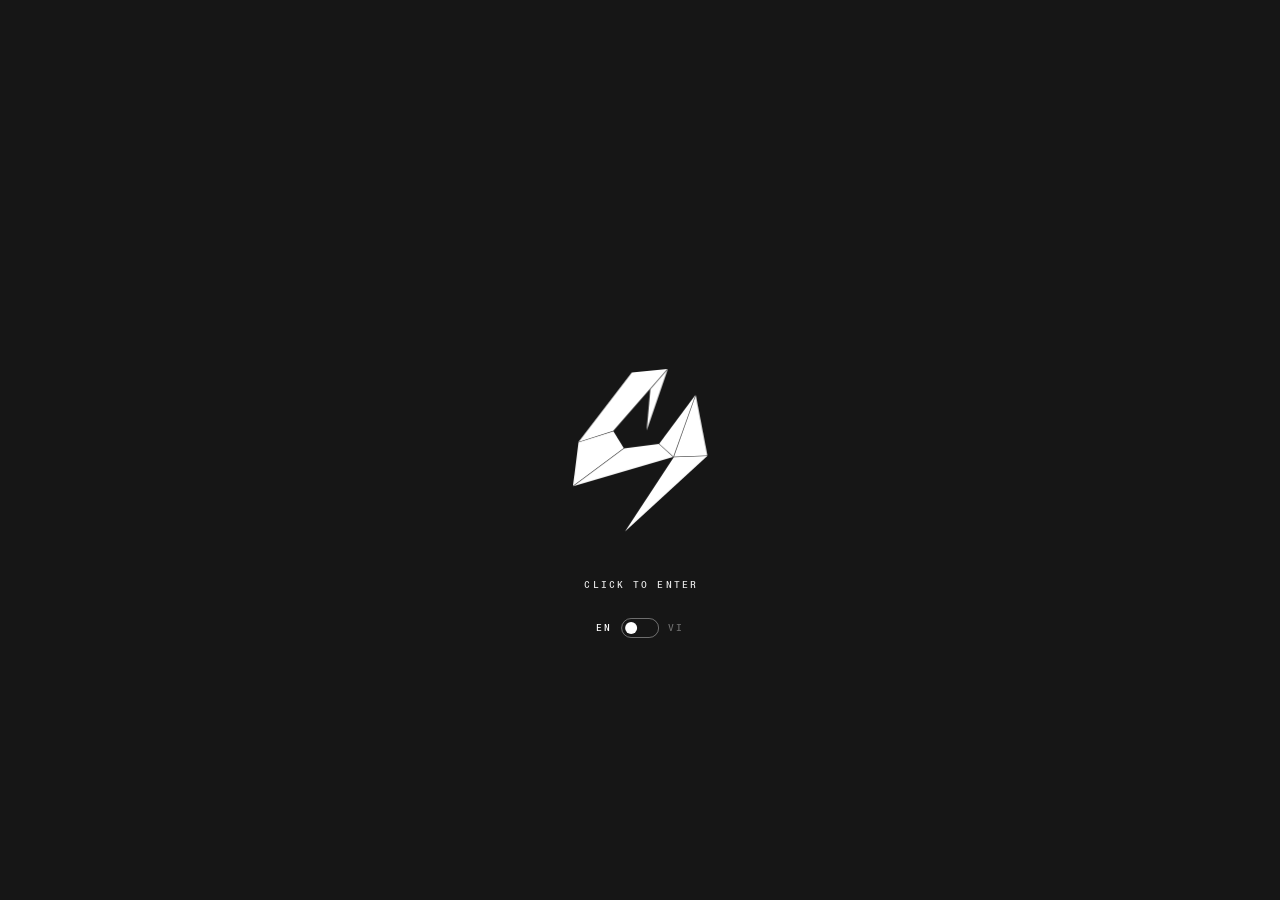
==== commit da2fadb1: "Add files via upload" ====
--- a/work.html
+++ b/work.html
@@ -1,4 +1,5 @@
 <!DOCTYPE html>
+
 <html lang="en">
 <head>
 <meta charset="utf-8"/>
@@ -6,14 +7,14 @@
 <!-- Open Graph / Facebook -->
 <meta content="website" property="og:type"/>
 <meta content="https://cloud-havefun.github.io/work.html" property="og:url"/>
-<meta content="Cloud — Selected Work" property="og:title"/>
-<meta content="Brand films, product videos and social content. Selected editing and color work by Cloud." property="og:description"/>
+<meta content="Cloud — Selected Work" data-vi-content="Cloud — Dự án tiêu biểu" property="og:title"/>
+<meta content="Brand films, product videos and social content. Selected editing and color work by Cloud." data-vi-content="Phim thương hiệu, video sản phẩm và nội dung mạng xã hội. Các dự án dựng phim và chỉnh màu tiêu biểu của Cloud." property="og:description"/>
 <meta content="meta.jpg" property="og:image"/>
 <!-- Twitter -->
 <meta content="summary_large_image" property="twitter:card"/>
 <meta content="https://cloud-havefun.github.io/work.html" property="twitter:url"/>
-<meta content="Cloud — Selected Work" property="twitter:title"/>
-<meta content="Brand films, product videos and social content. Selected editing and color work by Cloud." property="twitter:description"/>
+<meta content="Cloud — Selected Work" data-vi-content="Cloud — Dự án tiêu biểu" property="twitter:title"/>
+<meta content="Brand films, product videos and social content. Selected editing and color work by Cloud." data-vi-content="Phim thương hiệu, video sản phẩm và nội dung mạng xã hội. Các dự án dựng phim và chỉnh màu tiêu biểu của Cloud." property="twitter:description"/>
 <meta content="meta.jpg" property="twitter:image"/>
 <link href="favicons/favicon.ico" rel="icon" sizes="32x32 48x48"/>
 <link href="favicons/apple-touch-icon.png" rel="apple-touch-icon" sizes="180x180"/>
@@ -21,11 +22,11 @@
 <meta content="#161616" name="msapplication-TileColor"/>
 <meta content="#161616" name="theme-color"/>
 <!-- Google Analytics da go (ID cua template goc). -->
-<title>Cloud — Selected Work</title>
-<meta content="Cloud — Selected Work" name="title"/>
-<meta content="Brand films, product videos and social content. Selected editing and color work by Cloud." name="description"/>
-<script defer src="assets/global-HrnB0tRh.js"></script>
-<script defer src="assets/boot.js"></script>
+<title data-vi="Cloud — Dự án tiêu biểu">Cloud — Selected Work</title>
+<meta content="Cloud — Selected Work" data-vi-content="Cloud — Dự án tiêu biểu" name="title"/>
+<meta content="Brand films, product videos and social content. Selected editing and color work by Cloud." data-vi-content="Phim thương hiệu, video sản phẩm và nội dung mạng xã hội. Các dự án dựng phim và chỉnh màu tiêu biểu của Cloud." name="description"/>
+<script defer="" src="assets/global-HrnB0tRh.js"></script>
+<script defer="" src="assets/boot.js"></script>
 <link href="assets/global-s0cKKLyf.css" rel="stylesheet"/>
 </head>
 <body data-barba="wrapper">
@@ -37,19 +38,19 @@
           </span>
 </a>
 </p>
-<a aria-label="Go back to home page" class="header__logo" data-tilt="" href="index.html">
-<svg fill="none" height="32" viewbox="0 0 730 883" width="26" xmlns="http://www.w3.org/2000/svg"><g transform="matrix(1,0,0,1,-376.009873,-122.644983)"><g><g transform="matrix(2.595391,0,0,2.595391,-1046.542531,-931.284148)"><path d="M702.293,534.827L746.365,406.647L709.933,448.21L702.293,534.827Z"/></g><g transform="matrix(2.595391,0,0,2.595391,-1039.923929,-931.284148)"><path d="M652.206,572.327L546.11,651.52L755.096,589.997L725.131,563.036L652.206,572.327Z"/></g><g transform="matrix(2.595391,0,0,2.595391,-1039.923929,-931.284148)"><path d="M725.819,562.5L755.526,589.276L801.576,460.391L725.819,562.5Z"/></g><g transform="matrix(2.595391,0,0,2.595391,-1039.923929,-931.284148)"><path d="M802.31,460.624L756.443,589.695L826.671,587.187L802.31,460.624Z"/></g><g transform="matrix(2.595391,0,0,2.595391,-1039.923929,-931.284148)"><path d="M756.443,590.55L826.671,588.181L654.456,746L756.443,590.55Z"/></g><g transform="matrix(2.595391,0,0,2.595391,-1039.923929,-931.284148)"><path d="M742.963,406.077L629.944,535.447L556.989,558.782L668.669,413.142L742.963,406.077Z"/></g><g transform="matrix(2.595391,0,0,2.595391,-1039.923929,-929.651254)"><path d="M630.055,535.622L557.014,558.822L545.557,650.141L651.658,571.036L630.055,535.622Z"/></g></g></g></svg>
+<a aria-label="Go back to home page" class="header__logo" data-tilt="" data-vi-aria="Về trang chủ" href="index.html">
+<svg fill="none" height="32" viewbox="0 0 730 883" width="26" xmlns="http://www.w3.org/2000/svg"><g transform="matrix(1,0,0,1,-376.009873,-122.644983)"><g><g transform="matrix(2.595391,0,0,2.595391,-1046.542531,-931.284148)"><path d="M702.293,534.827L746.365,406.647L709.933,448.21L702.293,534.827Z"></path></g><g transform="matrix(2.595391,0,0,2.595391,-1039.923929,-931.284148)"><path d="M652.206,572.327L546.11,651.52L755.096,589.997L725.131,563.036L652.206,572.327Z"></path></g><g transform="matrix(2.595391,0,0,2.595391,-1039.923929,-931.284148)"><path d="M725.819,562.5L755.526,589.276L801.576,460.391L725.819,562.5Z"></path></g><g transform="matrix(2.595391,0,0,2.595391,-1039.923929,-931.284148)"><path d="M802.31,460.624L756.443,589.695L826.671,587.187L802.31,460.624Z"></path></g><g transform="matrix(2.595391,0,0,2.595391,-1039.923929,-931.284148)"><path d="M756.443,590.55L826.671,588.181L654.456,746L756.443,590.55Z"></path></g><g transform="matrix(2.595391,0,0,2.595391,-1039.923929,-931.284148)"><path d="M742.963,406.077L629.944,535.447L556.989,558.782L668.669,413.142L742.963,406.077Z"></path></g><g transform="matrix(2.595391,0,0,2.595391,-1039.923929,-929.651254)"><path d="M630.055,535.622L557.014,558.822L545.557,650.141L651.658,571.036L630.055,535.622Z"></path></g></g></g></svg>
 </a>
 <nav class="header__nav">
 <ul class="header__nav__list">
 <li class="header__nav__el" data-splitting="">
 <a href="work.html">
-<span>Work</span>
+<span data-vi="Dự án">Work</span>
 <span class="badge">04</span>
 </a>
 </li>
 <li class="header__nav__el">
-<a class="button magnet" data-tilt="" href="mailto:cloud.havefun@gmail.com" rel="noreferrer" target="_blank">
+<a class="button magnet" data-tilt="" data-vi="Gửi email" href="mailto:cloud.havefun@gmail.com" rel="noreferrer" target="_blank">
               Email me
             </a>
 </li>
@@ -58,7 +59,7 @@
 </header>
 <div data-barba="container" data-barba-namespace="works">
 <main class="works">
-<h1>Work</h1>
+<h1 data-vi="Dự án">Work</h1>
 <!-- IMAGES -->
 <div class="thumbgrid__wrap">
 <div class="thumbgrid">
@@ -125,16 +126,16 @@
 <h2 class="list__el__title text-white serif uppercase">
 <span data-splitting="" data-text-animation="" data-triangle="">Mang Den Discovery</span>
 </h2>
-<p class="mono text-sm uppercase" data-splitting="" data-title-animation="">
+<p class="mono text-sm uppercase" data-splitting="" data-title-animation="" data-vi="Dự án /01">
                 Project /01
               </p>
-<p class="mono text-sm uppercase list__el__cats" data-splitting="" data-text-animation-duration="0.04" data-title-animation="">
+<p class="mono text-sm uppercase list__el__cats" data-splitting="" data-text-animation-duration="0.04" data-title-animation="" data-vi="Du lịch — videographer — editor — colorist">
                 Travel — videographer — editor — colorist
               </p>
 <p class="list__el__arrow" data-splitting="" data-text-animation="">
                 →
               </p>
-<a class="list__el__link" href="Projects/MDD/mangden.html">See more about the project Mang Den Discovery</a>
+<a class="list__el__link" data-vi="Xem thêm về dự án Mang Den Discovery" href="Projects/MDD/mangden.html">See more about the project Mang Den Discovery</a>
 </div>
 <hr/>
 </li>
@@ -143,16 +144,16 @@
 <h2 class="list__el__title text-white serif uppercase">
 <span data-splitting="" data-text-animation="" data-triangle="">JTAI</span>
 </h2>
-<p class="mono text-sm uppercase" data-splitting="" data-title-animation="">
+<p class="mono text-sm uppercase" data-splitting="" data-title-animation="" data-vi="Dự án /02">
                 Project /02
               </p>
-<p class="mono text-sm uppercase list__el__cats" data-splitting="" data-text-animation-duration="0.04" data-title-animation="">
+<p class="mono text-sm uppercase list__el__cats" data-splitting="" data-text-animation-duration="0.04" data-title-animation="" data-vi="Công nghệ pháp lý — editing — motion graphics">
                 Legal tech — editing — motion graphics
               </p>
 <p class="list__el__arrow" data-splitting="" data-text-animation="">
                 →
               </p>
-<a class="list__el__link" href="Projects/JTAI/jtai.html">See more about the project JTAI</a>
+<a class="list__el__link" data-vi="Xem thêm về dự án JTAI" href="Projects/JTAI/jtai.html">See more about the project JTAI</a>
 </div>
 <hr/>
 </li>
@@ -161,16 +162,16 @@
 <h2 class="list__el__title text-white serif uppercase">
 <span data-splitting="" data-text-animation="" data-triangle="">Apeax</span>
 </h2>
-<p class="mono text-sm uppercase" data-splitting="" data-title-animation="">
+<p class="mono text-sm uppercase" data-splitting="" data-title-animation="" data-vi="Dự án /03">
                 Project /03
               </p>
-<p class="mono text-sm uppercase list__el__cats" data-splitting="" data-text-animation-duration="0.04" data-title-animation="">
+<p class="mono text-sm uppercase list__el__cats" data-splitting="" data-text-animation-duration="0.04" data-title-animation="" data-vi="Ô tô — editing — color grade">
                 Automotive — editing — color grade
               </p>
 <p class="list__el__arrow" data-splitting="" data-text-animation="">
                 →
               </p>
-<a class="list__el__link" href="Projects/Apeax/apeax.html">See more about the project Apeax</a>
+<a class="list__el__link" data-vi="Xem thêm về dự án Apeax" href="Projects/Apeax/apeax.html">See more about the project Apeax</a>
 </div>
 <hr/>
 </li>
@@ -179,16 +180,16 @@
 <h2 class="list__el__title text-white serif uppercase">
 <span data-splitting="" data-text-animation="" data-triangle="">Detailers Movement</span>
 </h2>
-<p class="mono text-sm uppercase" data-splitting="" data-title-animation="">
+<p class="mono text-sm uppercase" data-splitting="" data-title-animation="" data-vi="Dự án /04">
                 Project /04
               </p>
-<p class="mono text-sm uppercase list__el__cats" data-splitting="" data-text-animation-duration="0.04" data-title-animation="">
+<p class="mono text-sm uppercase list__el__cats" data-splitting="" data-text-animation-duration="0.04" data-title-animation="" data-vi="Ô tô — editing — social content">
                 Automotive — editing — social content
               </p>
 <p class="list__el__arrow" data-splitting="" data-text-animation="">
                 →
               </p>
-<a class="list__el__link" href="Projects/DMI/dmi.html">See more about the project Detailers Movement</a>
+<a class="list__el__link" data-vi="Xem thêm về dự án Detailers Movement" href="Projects/DMI/dmi.html">See more about the project Detailers Movement</a>
 </div>
 <hr/>
 </li>
